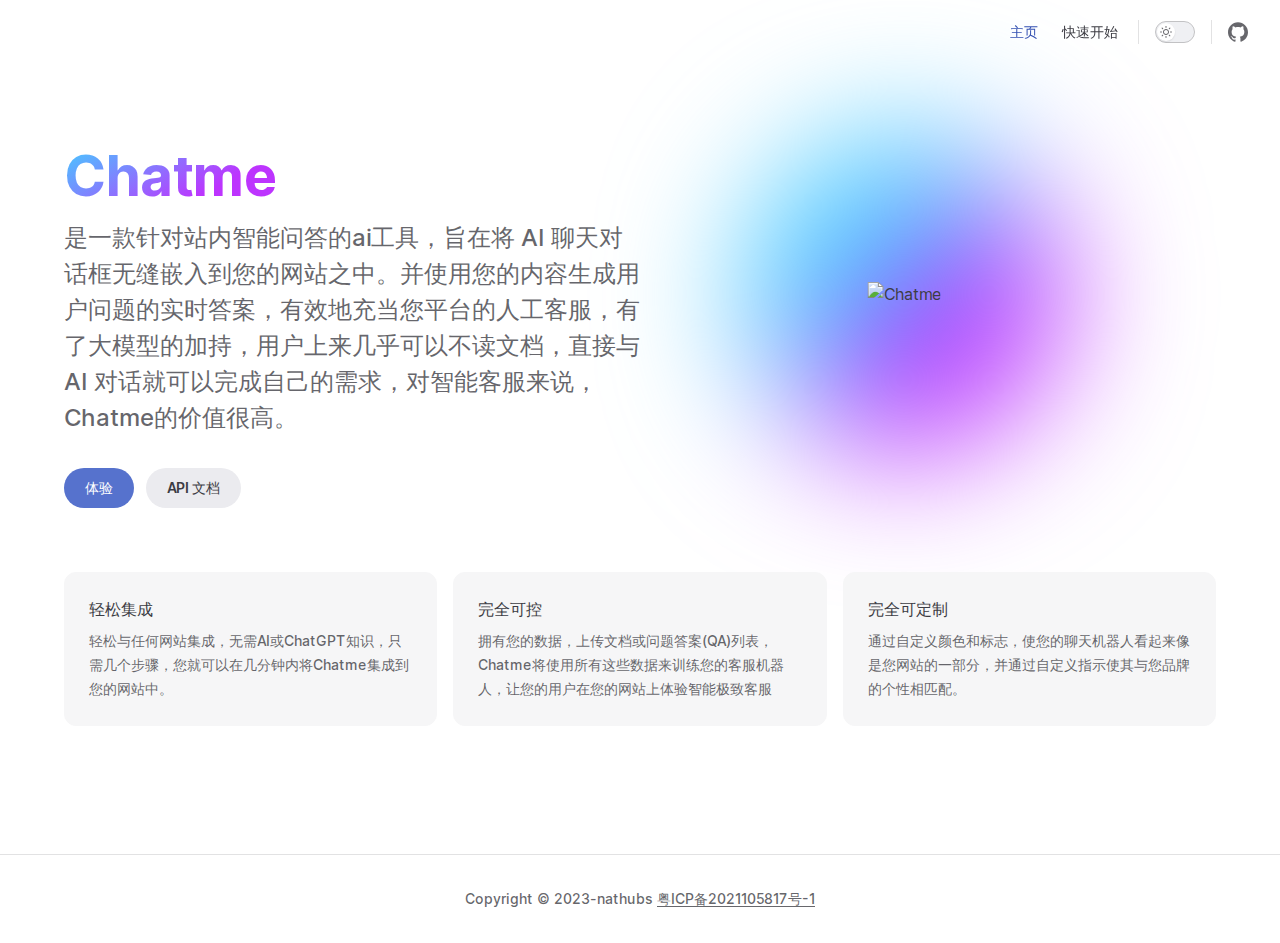
==== index.html @ 037c7cc6 "Deploying to gh-pages from  @ 48f52f20791b41631ce8c231ea3aa3cfc5dd22c8 🚀" ====
<!DOCTYPE html>
<html lang="en-US" dir="ltr">
  <head>
    <meta charset="utf-8">
    <meta name="viewport" content="width=device-width,initial-scale=1">
    <title>Nathubs - 计算机网络学习</title>
    <meta name="description" content="Nathubs">
    <meta name="generator" content="VitePress v1.0.0-rc.31">
    <link rel="preload stylesheet" href="/assets/style.B3AI5vik.css" as="style">
    
    <script type="module" src="/assets/app.PJ8d3tDb.js"></script>
    <link rel="preload" href="/assets/inter-roman-latin.bvIUbFQP.woff2" as="font" type="font/woff2" crossorigin="">
    <link rel="modulepreload" href="/assets/chunks/framework.PhSmmzj5.js">
    <link rel="modulepreload" href="/assets/chunks/theme.hrUZpVqF.js">
    <link rel="modulepreload" href="/assets/index.md.QnqQRhSl.lean.js">
    <link rel="icon" href="/img/logo.png">
    <script id="check-dark-mode">(()=>{const e=localStorage.getItem("vitepress-theme-appearance")||"auto",a=window.matchMedia("(prefers-color-scheme: dark)").matches;(!e||e==="auto"?a:e==="dark")&&document.documentElement.classList.add("dark")})();</script>
    <script id="check-mac-os">document.documentElement.classList.toggle("mac",/Mac|iPhone|iPod|iPad/i.test(navigator.platform));</script>
  </head>
  <body>
    <div id="app"><div class="Layout" data-v-9d8abc1e><!--[--><!--]--><!--[--><span tabindex="-1" data-v-c8291ffa></span><a href="#VPContent" class="VPSkipLink visually-hidden" data-v-c8291ffa> Skip to content </a><!--]--><!----><header class="VPNav" data-v-9d8abc1e data-v-7ad780c2><div class="VPNavBar top" data-v-7ad780c2 data-v-5befd255><div class="container" data-v-5befd255><div class="title" data-v-5befd255><div class="VPNavBarTitle" data-v-5befd255 data-v-2973dbb4><a class="title" href="/" data-v-2973dbb4><!--[--><!--]--><!----><!----><!--[--><!--]--></a></div></div><div class="content" data-v-5befd255><div class="curtain" data-v-5befd255></div><div class="content-body" data-v-5befd255><!--[--><!--]--><div class="VPNavBarSearch search" data-v-5befd255><!----></div><nav aria-labelledby="main-nav-aria-label" class="VPNavBarMenu menu" data-v-5befd255 data-v-f732b5d0><span id="main-nav-aria-label" class="visually-hidden" data-v-f732b5d0>Main Navigation</span><!--[--><!--[--><a class="VPLink link VPNavBarMenuLink active" href="/" tabindex="0" data-v-f732b5d0 data-v-cb318fec><!--[--><span data-v-cb318fec>主页</span><!--]--></a><!--]--><!--[--><a class="VPLink link VPNavBarMenuLink" href="/markdown-examples.html" tabindex="0" data-v-f732b5d0 data-v-cb318fec><!--[--><span data-v-cb318fec>快速开始</span><!--]--></a><!--]--><!--]--></nav><!----><div class="VPNavBarAppearance appearance" data-v-5befd255 data-v-283b26e9><button class="VPSwitch VPSwitchAppearance" type="button" role="switch" title="Switch to dark theme" aria-checked="false" data-v-283b26e9 data-v-70af5d02 data-v-1c29e291><span class="check" data-v-1c29e291><span class="icon" data-v-1c29e291><!--[--><svg xmlns="http://www.w3.org/2000/svg" aria-hidden="true" focusable="false" viewbox="0 0 24 24" class="sun" data-v-70af5d02><path d="M12,18c-3.3,0-6-2.7-6-6s2.7-6,6-6s6,2.7,6,6S15.3,18,12,18zM12,8c-2.2,0-4,1.8-4,4c0,2.2,1.8,4,4,4c2.2,0,4-1.8,4-4C16,9.8,14.2,8,12,8z"></path><path d="M12,4c-0.6,0-1-0.4-1-1V1c0-0.6,0.4-1,1-1s1,0.4,1,1v2C13,3.6,12.6,4,12,4z"></path><path d="M12,24c-0.6,0-1-0.4-1-1v-2c0-0.6,0.4-1,1-1s1,0.4,1,1v2C13,23.6,12.6,24,12,24z"></path><path d="M5.6,6.6c-0.3,0-0.5-0.1-0.7-0.3L3.5,4.9c-0.4-0.4-0.4-1,0-1.4s1-0.4,1.4,0l1.4,1.4c0.4,0.4,0.4,1,0,1.4C6.2,6.5,5.9,6.6,5.6,6.6z"></path><path d="M19.8,20.8c-0.3,0-0.5-0.1-0.7-0.3l-1.4-1.4c-0.4-0.4-0.4-1,0-1.4s1-0.4,1.4,0l1.4,1.4c0.4,0.4,0.4,1,0,1.4C20.3,20.7,20,20.8,19.8,20.8z"></path><path d="M3,13H1c-0.6,0-1-0.4-1-1s0.4-1,1-1h2c0.6,0,1,0.4,1,1S3.6,13,3,13z"></path><path d="M23,13h-2c-0.6,0-1-0.4-1-1s0.4-1,1-1h2c0.6,0,1,0.4,1,1S23.6,13,23,13z"></path><path d="M4.2,20.8c-0.3,0-0.5-0.1-0.7-0.3c-0.4-0.4-0.4-1,0-1.4l1.4-1.4c0.4-0.4,1-0.4,1.4,0s0.4,1,0,1.4l-1.4,1.4C4.7,20.7,4.5,20.8,4.2,20.8z"></path><path d="M18.4,6.6c-0.3,0-0.5-0.1-0.7-0.3c-0.4-0.4-0.4-1,0-1.4l1.4-1.4c0.4-0.4,1-0.4,1.4,0s0.4,1,0,1.4l-1.4,1.4C18.9,6.5,18.6,6.6,18.4,6.6z"></path></svg><svg xmlns="http://www.w3.org/2000/svg" aria-hidden="true" focusable="false" viewbox="0 0 24 24" class="moon" data-v-70af5d02><path d="M12.1,22c-0.3,0-0.6,0-0.9,0c-5.5-0.5-9.5-5.4-9-10.9c0.4-4.8,4.2-8.6,9-9c0.4,0,0.8,0.2,1,0.5c0.2,0.3,0.2,0.8-0.1,1.1c-2,2.7-1.4,6.4,1.3,8.4c2.1,1.6,5,1.6,7.1,0c0.3-0.2,0.7-0.3,1.1-0.1c0.3,0.2,0.5,0.6,0.5,1c-0.2,2.7-1.5,5.1-3.6,6.8C16.6,21.2,14.4,22,12.1,22zM9.3,4.4c-2.9,1-5,3.6-5.2,6.8c-0.4,4.4,2.8,8.3,7.2,8.7c2.1,0.2,4.2-0.4,5.8-1.8c1.1-0.9,1.9-2.1,2.4-3.4c-2.5,0.9-5.3,0.5-7.5-1.1C9.2,11.4,8.1,7.7,9.3,4.4z"></path></svg><!--]--></span></span></button></div><div class="VPSocialLinks VPNavBarSocialLinks social-links" data-v-5befd255 data-v-ef6192dc data-v-e71e869c><!--[--><a class="VPSocialLink no-icon" href="https://github.com/vuejs/vitepress" aria-label="github" target="_blank" rel="noopener" data-v-e71e869c data-v-16cf740a><svg role="img" viewBox="0 0 24 24" xmlns="http://www.w3.org/2000/svg"><title>GitHub</title><path d="M12 .297c-6.63 0-12 5.373-12 12 0 5.303 3.438 9.8 8.205 11.385.6.113.82-.258.82-.577 0-.285-.01-1.04-.015-2.04-3.338.724-4.042-1.61-4.042-1.61C4.422 18.07 3.633 17.7 3.633 17.7c-1.087-.744.084-.729.084-.729 1.205.084 1.838 1.236 1.838 1.236 1.07 1.835 2.809 1.305 3.495.998.108-.776.417-1.305.76-1.605-2.665-.3-5.466-1.332-5.466-5.93 0-1.31.465-2.38 1.235-3.22-.135-.303-.54-1.523.105-3.176 0 0 1.005-.322 3.3 1.23.96-.267 1.98-.399 3-.405 1.02.006 2.04.138 3 .405 2.28-1.552 3.285-1.23 3.285-1.23.645 1.653.24 2.873.12 3.176.765.84 1.23 1.91 1.23 3.22 0 4.61-2.805 5.625-5.475 5.92.42.36.81 1.096.81 2.22 0 1.606-.015 2.896-.015 3.286 0 .315.21.69.825.57C20.565 22.092 24 17.592 24 12.297c0-6.627-5.373-12-12-12"/></svg></a><!--]--></div><div class="VPFlyout VPNavBarExtra extra" data-v-5befd255 data-v-8e87c032 data-v-aa8de344><button type="button" class="button" aria-haspopup="true" aria-expanded="false" aria-label="extra navigation" data-v-aa8de344><svg xmlns="http://www.w3.org/2000/svg" aria-hidden="true" focusable="false" viewbox="0 0 24 24" class="icon" data-v-aa8de344><circle cx="12" cy="12" r="2"></circle><circle cx="19" cy="12" r="2"></circle><circle cx="5" cy="12" r="2"></circle></svg></button><div class="menu" data-v-aa8de344><div class="VPMenu" data-v-aa8de344 data-v-e42ed9b3><!----><!--[--><!--[--><!----><div class="group" data-v-8e87c032><div class="item appearance" data-v-8e87c032><p class="label" data-v-8e87c032>Appearance</p><div class="appearance-action" data-v-8e87c032><button class="VPSwitch VPSwitchAppearance" type="button" role="switch" title="Switch to dark theme" aria-checked="false" data-v-8e87c032 data-v-70af5d02 data-v-1c29e291><span class="check" data-v-1c29e291><span class="icon" data-v-1c29e291><!--[--><svg xmlns="http://www.w3.org/2000/svg" aria-hidden="true" focusable="false" viewbox="0 0 24 24" class="sun" data-v-70af5d02><path d="M12,18c-3.3,0-6-2.7-6-6s2.7-6,6-6s6,2.7,6,6S15.3,18,12,18zM12,8c-2.2,0-4,1.8-4,4c0,2.2,1.8,4,4,4c2.2,0,4-1.8,4-4C16,9.8,14.2,8,12,8z"></path><path d="M12,4c-0.6,0-1-0.4-1-1V1c0-0.6,0.4-1,1-1s1,0.4,1,1v2C13,3.6,12.6,4,12,4z"></path><path d="M12,24c-0.6,0-1-0.4-1-1v-2c0-0.6,0.4-1,1-1s1,0.4,1,1v2C13,23.6,12.6,24,12,24z"></path><path d="M5.6,6.6c-0.3,0-0.5-0.1-0.7-0.3L3.5,4.9c-0.4-0.4-0.4-1,0-1.4s1-0.4,1.4,0l1.4,1.4c0.4,0.4,0.4,1,0,1.4C6.2,6.5,5.9,6.6,5.6,6.6z"></path><path d="M19.8,20.8c-0.3,0-0.5-0.1-0.7-0.3l-1.4-1.4c-0.4-0.4-0.4-1,0-1.4s1-0.4,1.4,0l1.4,1.4c0.4,0.4,0.4,1,0,1.4C20.3,20.7,20,20.8,19.8,20.8z"></path><path d="M3,13H1c-0.6,0-1-0.4-1-1s0.4-1,1-1h2c0.6,0,1,0.4,1,1S3.6,13,3,13z"></path><path d="M23,13h-2c-0.6,0-1-0.4-1-1s0.4-1,1-1h2c0.6,0,1,0.4,1,1S23.6,13,23,13z"></path><path d="M4.2,20.8c-0.3,0-0.5-0.1-0.7-0.3c-0.4-0.4-0.4-1,0-1.4l1.4-1.4c0.4-0.4,1-0.4,1.4,0s0.4,1,0,1.4l-1.4,1.4C4.7,20.7,4.5,20.8,4.2,20.8z"></path><path d="M18.4,6.6c-0.3,0-0.5-0.1-0.7-0.3c-0.4-0.4-0.4-1,0-1.4l1.4-1.4c0.4-0.4,1-0.4,1.4,0s0.4,1,0,1.4l-1.4,1.4C18.9,6.5,18.6,6.6,18.4,6.6z"></path></svg><svg xmlns="http://www.w3.org/2000/svg" aria-hidden="true" focusable="false" viewbox="0 0 24 24" class="moon" data-v-70af5d02><path d="M12.1,22c-0.3,0-0.6,0-0.9,0c-5.5-0.5-9.5-5.4-9-10.9c0.4-4.8,4.2-8.6,9-9c0.4,0,0.8,0.2,1,0.5c0.2,0.3,0.2,0.8-0.1,1.1c-2,2.7-1.4,6.4,1.3,8.4c2.1,1.6,5,1.6,7.1,0c0.3-0.2,0.7-0.3,1.1-0.1c0.3,0.2,0.5,0.6,0.5,1c-0.2,2.7-1.5,5.1-3.6,6.8C16.6,21.2,14.4,22,12.1,22zM9.3,4.4c-2.9,1-5,3.6-5.2,6.8c-0.4,4.4,2.8,8.3,7.2,8.7c2.1,0.2,4.2-0.4,5.8-1.8c1.1-0.9,1.9-2.1,2.4-3.4c-2.5,0.9-5.3,0.5-7.5-1.1C9.2,11.4,8.1,7.7,9.3,4.4z"></path></svg><!--]--></span></span></button></div></div></div><div class="group" data-v-8e87c032><div class="item social-links" data-v-8e87c032><div class="VPSocialLinks social-links-list" data-v-8e87c032 data-v-e71e869c><!--[--><a class="VPSocialLink no-icon" href="https://github.com/vuejs/vitepress" aria-label="github" target="_blank" rel="noopener" data-v-e71e869c data-v-16cf740a><svg role="img" viewBox="0 0 24 24" xmlns="http://www.w3.org/2000/svg"><title>GitHub</title><path d="M12 .297c-6.63 0-12 5.373-12 12 0 5.303 3.438 9.8 8.205 11.385.6.113.82-.258.82-.577 0-.285-.01-1.04-.015-2.04-3.338.724-4.042-1.61-4.042-1.61C4.422 18.07 3.633 17.7 3.633 17.7c-1.087-.744.084-.729.084-.729 1.205.084 1.838 1.236 1.838 1.236 1.07 1.835 2.809 1.305 3.495.998.108-.776.417-1.305.76-1.605-2.665-.3-5.466-1.332-5.466-5.93 0-1.31.465-2.38 1.235-3.22-.135-.303-.54-1.523.105-3.176 0 0 1.005-.322 3.3 1.23.96-.267 1.98-.399 3-.405 1.02.006 2.04.138 3 .405 2.28-1.552 3.285-1.23 3.285-1.23.645 1.653.24 2.873.12 3.176.765.84 1.23 1.91 1.23 3.22 0 4.61-2.805 5.625-5.475 5.92.42.36.81 1.096.81 2.22 0 1.606-.015 2.896-.015 3.286 0 .315.21.69.825.57C20.565 22.092 24 17.592 24 12.297c0-6.627-5.373-12-12-12"/></svg></a><!--]--></div></div></div><!--]--><!--]--></div></div></div><!--[--><!--]--><button type="button" class="VPNavBarHamburger hamburger" aria-label="mobile navigation" aria-expanded="false" aria-controls="VPNavScreen" data-v-5befd255 data-v-6bee1efd><span class="container" data-v-6bee1efd><span class="top" data-v-6bee1efd></span><span class="middle" data-v-6bee1efd></span><span class="bottom" data-v-6bee1efd></span></span></button></div></div></div></div><!----></header><!----><!----><div class="VPContent is-home" id="VPContent" data-v-9d8abc1e data-v-3cf691b6><div class="VPHome" data-v-3cf691b6 data-v-20eabd3a><!--[--><!--]--><div class="VPHero has-image VPHomeHero" data-v-20eabd3a data-v-5a3e9999><div class="container" data-v-5a3e9999><div class="main" data-v-5a3e9999><!--[--><h1 class="name" data-v-5a3e9999><span class="clip" data-v-5a3e9999>Chatme</span></h1><!----><p class="tagline" data-v-5a3e9999>是一款针对站内智能问答的ai工具，旨在将 AI 聊天对话框无缝嵌入到您的网站之中。并使用您的内容生成用户问题的实时答案，有效地充当您平台的人工客服，有了大模型的加持，用户上来几乎可以不读文档，直接与 AI 对话就可以完成自己的需求，对智能客服来说，Chatme的价值很高。</p><!--]--><div class="actions" data-v-5a3e9999><!--[--><div class="action" data-v-5a3e9999><a class="VPButton medium brand" href="/markdown-examples.html" data-v-5a3e9999 data-v-1e76fe75>体验</a></div><div class="action" data-v-5a3e9999><a class="VPButton medium alt" href="/api-examples.html" data-v-5a3e9999 data-v-1e76fe75>API 文档</a></div><!--]--></div></div><div class="image" data-v-5a3e9999><div class="image-container" data-v-5a3e9999><div class="image-bg" data-v-5a3e9999></div><!--[--><!--[--><img class="VPImage image-src" src="/screenrecord.webp" alt="Chatme" data-v-ab19afbb><!--]--><!--]--></div></div></div></div><!--[--><!--]--><!--[--><!--]--><div class="VPFeatures VPHomeFeatures" data-v-20eabd3a data-v-b1eea84a><div class="container" data-v-b1eea84a><div class="items" data-v-b1eea84a><!--[--><div class="grid-3 item" data-v-b1eea84a><div class="VPLink no-icon VPFeature" data-v-b1eea84a data-v-ee984185><!--[--><article class="box" data-v-ee984185><!----><h2 class="title" data-v-ee984185>轻松集成</h2><p class="details" data-v-ee984185>轻松与任何网站集成，无需AI或ChatGPT知识，只需几个步骤，您就可以在几分钟内将Chatme集成到您的网站中。</p><!----></article><!--]--></div></div><div class="grid-3 item" data-v-b1eea84a><div class="VPLink no-icon VPFeature" data-v-b1eea84a data-v-ee984185><!--[--><article class="box" data-v-ee984185><!----><h2 class="title" data-v-ee984185>完全可控</h2><p class="details" data-v-ee984185>拥有您的数据，上传文档或问题答案(QA)列表，Chatme将使用所有这些数据来训练您的客服机器人，让您的用户在您的网站上体验智能极致客服</p><!----></article><!--]--></div></div><div class="grid-3 item" data-v-b1eea84a><div class="VPLink no-icon VPFeature" data-v-b1eea84a data-v-ee984185><!--[--><article class="box" data-v-ee984185><!----><h2 class="title" data-v-ee984185>完全可定制</h2><p class="details" data-v-ee984185>通过自定义颜色和标志，使您的聊天机器人看起来像是您网站的一部分，并通过自定义指示使其与您品牌的个性相匹配。</p><!----></article><!--]--></div></div><!--]--></div></div></div><!--[--><!--]--><div style="position:relative;" data-v-20eabd3a><div></div></div></div></div><footer class="VPFooter" data-v-9d8abc1e data-v-566314d4><div class="container" data-v-566314d4><!----><p class="copyright" data-v-566314d4>Copyright © 2023-nathubs  <a href="https://beian.miit.gov.cn/" target="_blank">粤ICP备2021105817号-1</a></p></div></footer><!--[--><!--]--></div></div>
    <script>window.__VP_HASH_MAP__=JSON.parse("{\"markdown-examples.md\":\"BUWlzS5f\",\"api-examples.md\":\"acT6hcff\",\"readme.md\":\"vZO7o_Bh\",\"index.md\":\"QnqQRhSl\"}");window.__VP_SITE_DATA__=JSON.parse("{\"lang\":\"en-US\",\"dir\":\"ltr\",\"title\":\"Nathubs\",\"titleTemplate\":\":title - 计算机网络学习\",\"description\":\"Nathubs\",\"base\":\"/\",\"head\":[],\"router\":{\"prefetchLinks\":true},\"appearance\":true,\"themeConfig\":{\"siteTitle\":false,\"nav\":[{\"text\":\"主页\",\"link\":\"/\"},{\"text\":\"快速开始\",\"link\":\"/markdown-examples\"}],\"sidebar\":[{\"text\":\"文档\",\"items\":[{\"text\":\"Markdown Examples\",\"link\":\"/markdown-examples\"},{\"text\":\"Runtime API Examples\",\"link\":\"/api-examples\"}]}],\"socialLinks\":[{\"icon\":\"github\",\"link\":\"https://github.com/vuejs/vitepress\"}],\"footer\":{\"copyright\":\"Copyright © 2023-nathubs  <a href=\\\"https://beian.miit.gov.cn/\\\" target=\\\"_blank\\\">粤ICP备2021105817号-1</a>\"}},\"locales\":{},\"scrollOffset\":90,\"cleanUrls\":false}");</script>
    
  </body>
</html>
---- assets/style.B3AI5vik.css ----
@font-face{font-family:Inter var;font-weight:100 900;font-display:swap;font-style:normal;font-named-instance:"Regular";src:url(/assets/inter-roman-cyrillic.jIZ9REo5.woff2) format("woff2");unicode-range:U+0301,U+0400-045F,U+0490-0491,U+04B0-04B1,U+2116}@font-face{font-family:Inter var;font-weight:100 900;font-display:swap;font-style:normal;font-named-instance:"Regular";src:url(/assets/inter-roman-cyrillic-ext.8T9wMG5w.woff2) format("woff2");unicode-range:U+0460-052F,U+1C80-1C88,U+20B4,U+2DE0-2DFF,U+A640-A69F,U+FE2E-FE2F}@font-face{font-family:Inter var;font-weight:100 900;font-display:swap;font-style:normal;font-named-instance:"Regular";src:url(/assets/inter-roman-greek.Cb5wWeGA.woff2) format("woff2");unicode-range:U+0370-03FF}@font-face{font-family:Inter var;font-weight:100 900;font-display:swap;font-style:normal;font-named-instance:"Regular";src:url(/assets/inter-roman-greek-ext.9JiNzaSO.woff2) format("woff2");unicode-range:U+1F00-1FFF}@font-face{font-family:Inter var;font-weight:100 900;font-display:swap;font-style:normal;font-named-instance:"Regular";src:url(/assets/inter-roman-latin.bvIUbFQP.woff2) format("woff2");unicode-range:U+0000-00FF,U+0131,U+0152-0153,U+02BB-02BC,U+02C6,U+02DA,U+02DC,U+2000-206F,U+2074,U+20AC,U+2122,U+2191,U+2193,U+2212,U+2215,U+FEFF,U+FFFD}@font-face{font-family:Inter var;font-weight:100 900;font-display:swap;font-style:normal;font-named-instance:"Regular";src:url(/assets/inter-roman-latin-ext.GZWE-KO4.woff2) format("woff2");unicode-range:U+0100-024F,U+0259,U+1E00-1EFF,U+2020,U+20A0-20AB,U+20AD-20CF,U+2113,U+2C60-2C7F,U+A720-A7FF}@font-face{font-family:Inter var;font-weight:100 900;font-display:swap;font-style:normal;font-named-instance:"Regular";src:url(/assets/inter-roman-vietnamese.paY3CzEB.woff2) format("woff2");unicode-range:U+0102-0103,U+0110-0111,U+0128-0129,U+0168-0169,U+01A0-01A1,U+01AF-01B0,U+1EA0-1EF9,U+20AB}@font-face{font-family:Inter var;font-weight:100 900;font-display:swap;font-style:italic;font-named-instance:"Italic";src:url(/assets/inter-italic-cyrillic.-nLMcIwj.woff2) format("woff2");unicode-range:U+0301,U+0400-045F,U+0490-0491,U+04B0-04B1,U+2116}@font-face{font-family:Inter var;font-weight:100 900;font-display:swap;font-style:italic;font-named-instance:"Italic";src:url(/assets/inter-italic-cyrillic-ext.OVycGSDq.woff2) format("woff2");unicode-range:U+0460-052F,U+1C80-1C88,U+20B4,U+2DE0-2DFF,U+A640-A69F,U+FE2E-FE2F}@font-face{font-family:Inter var;font-weight:100 900;font-display:swap;font-style:italic;font-named-instance:"Italic";src:url(/assets/inter-italic-greek.PSfer2Kc.woff2) format("woff2");unicode-range:U+0370-03FF}@font-face{font-family:Inter var;font-weight:100 900;font-display:swap;font-style:italic;font-named-instance:"Italic";src:url(/assets/inter-italic-greek-ext.hznxWNZO.woff2) format("woff2");unicode-range:U+1F00-1FFF}@font-face{font-family:Inter var;font-weight:100 900;font-display:swap;font-style:italic;font-named-instance:"Italic";src:url(/assets/inter-italic-latin.27E69YJn.woff2) format("woff2");unicode-range:U+0000-00FF,U+0131,U+0152-0153,U+02BB-02BC,U+02C6,U+02DA,U+02DC,U+2000-206F,U+2074,U+20AC,U+2122,U+2191,U+2193,U+2212,U+2215,U+FEFF,U+FFFD}@font-face{font-family:Inter var;font-weight:100 900;font-display:swap;font-style:italic;font-named-instance:"Italic";src:url(/assets/inter-italic-latin-ext.RnFly65-.woff2) format("woff2");unicode-range:U+0100-024F,U+0259,U+1E00-1EFF,U+2020,U+20A0-20AB,U+20AD-20CF,U+2113,U+2C60-2C7F,U+A720-A7FF}@font-face{font-family:Inter var;font-weight:100 900;font-display:swap;font-style:italic;font-named-instance:"Italic";src:url(/assets/inter-italic-vietnamese.xzQHe1q1.woff2) format("woff2");unicode-range:U+0102-0103,U+0110-0111,U+0128-0129,U+0168-0169,U+01A0-01A1,U+01AF-01B0,U+1EA0-1EF9,U+20AB}@font-face{font-family:Chinese Quotes;src:local("PingFang SC Regular"),local("PingFang SC"),local("SimHei"),local("Source Han Sans SC");unicode-range:U+2018,U+2019,U+201C,U+201D}:root{--vp-c-white: #ffffff;--vp-c-black: #000000;--vp-c-neutral: var(--vp-c-black);--vp-c-neutral-inverse: var(--vp-c-white)}.dark{--vp-c-neutral: var(--vp-c-white);--vp-c-neutral-inverse: var(--vp-c-black)}:root{--vp-c-gray-1: #dddde3;--vp-c-gray-2: #e4e4e9;--vp-c-gray-3: #ebebef;--vp-c-gray-soft: rgba(142, 150, 170, .14);--vp-c-indigo-1: #3451b2;--vp-c-indigo-2: #3a5ccc;--vp-c-indigo-3: #5672cd;--vp-c-indigo-soft: rgba(100, 108, 255, .14);--vp-c-green-1: #18794e;--vp-c-green-2: #299764;--vp-c-green-3: #30a46c;--vp-c-green-soft: rgba(16, 185, 129, .14);--vp-c-yellow-1: #915930;--vp-c-yellow-2: #946300;--vp-c-yellow-3: #9f6a00;--vp-c-yellow-soft: rgba(234, 179, 8, .14);--vp-c-red-1: #b8272c;--vp-c-red-2: #d5393e;--vp-c-red-3: #e0575b;--vp-c-red-soft: rgba(244, 63, 94, .14);--vp-c-sponsor: #db2777}.dark{--vp-c-gray-1: #515c67;--vp-c-gray-2: #414853;--vp-c-gray-3: #32363f;--vp-c-gray-soft: rgba(101, 117, 133, .16);--vp-c-indigo-1: #a8b1ff;--vp-c-indigo-2: #5c73e7;--vp-c-indigo-3: #3e63dd;--vp-c-indigo-soft: rgba(100, 108, 255, .16);--vp-c-green-1: #3dd68c;--vp-c-green-2: #30a46c;--vp-c-green-3: #298459;--vp-c-green-soft: rgba(16, 185, 129, .16);--vp-c-yellow-1: #f9b44e;--vp-c-yellow-2: #da8b17;--vp-c-yellow-3: #a46a0a;--vp-c-yellow-soft: rgba(234, 179, 8, .16);--vp-c-red-1: #f66f81;--vp-c-red-2: #f14158;--vp-c-red-3: #b62a3c;--vp-c-red-soft: rgba(244, 63, 94, .16)}:root{--vp-c-bg: #ffffff;--vp-c-bg-alt: #f6f6f7;--vp-c-bg-elv: #ffffff;--vp-c-bg-soft: #f6f6f7}.dark{--vp-c-bg: #1b1b1f;--vp-c-bg-alt: #161618;--vp-c-bg-elv: #202127;--vp-c-bg-soft: #202127}:root{--vp-c-border: #c2c2c4;--vp-c-divider: #e2e2e3;--vp-c-gutter: #e2e2e3}.dark{--vp-c-border: #3c3f44;--vp-c-divider: #2e2e32;--vp-c-gutter: #000000}:root{--vp-c-text-1: rgba(60, 60, 67);--vp-c-text-2: rgba(60, 60, 67, .78);--vp-c-text-3: rgba(60, 60, 67, .56)}.dark{--vp-c-text-1: rgba(255, 255, 245, .86);--vp-c-text-2: rgba(235, 235, 245, .6);--vp-c-text-3: rgba(235, 235, 245, .38)}:root{--vp-c-default-1: var(--vp-c-gray-1);--vp-c-default-2: var(--vp-c-gray-2);--vp-c-default-3: var(--vp-c-gray-3);--vp-c-default-soft: var(--vp-c-gray-soft);--vp-c-brand-1: var(--vp-c-indigo-1);--vp-c-brand-2: var(--vp-c-indigo-2);--vp-c-brand-3: var(--vp-c-indigo-3);--vp-c-brand-soft: var(--vp-c-indigo-soft);--vp-c-brand: var(--vp-c-brand-1);--vp-c-tip-1: var(--vp-c-brand-1);--vp-c-tip-2: var(--vp-c-brand-2);--vp-c-tip-3: var(--vp-c-brand-3);--vp-c-tip-soft: var(--vp-c-brand-soft);--vp-c-warning-1: var(--vp-c-yellow-1);--vp-c-warning-2: var(--vp-c-yellow-2);--vp-c-warning-3: var(--vp-c-yellow-3);--vp-c-warning-soft: var(--vp-c-yellow-soft);--vp-c-danger-1: var(--vp-c-red-1);--vp-c-danger-2: var(--vp-c-red-2);--vp-c-danger-3: var(--vp-c-red-3);--vp-c-danger-soft: var(--vp-c-red-soft)}:root{--vp-font-family-base: "Chinese Quotes", "Inter var", "Inter", ui-sans-serif, system-ui, -apple-system, BlinkMacSystemFont, "Segoe UI", Roboto, "Helvetica Neue", Helvetica, Arial, "Noto Sans", sans-serif, "Apple Color Emoji", "Segoe UI Emoji", "Segoe UI Symbol", "Noto Color Emoji";--vp-font-family-mono: ui-monospace, SFMono-Regular, "SF Mono", Menlo, Monaco, Consolas, "Liberation Mono", "Courier New", monospace}:root{--vp-shadow-1: 0 1px 2px rgba(0, 0, 0, .04), 0 1px 2px rgba(0, 0, 0, .06);--vp-shadow-2: 0 3px 12px rgba(0, 0, 0, .07), 0 1px 4px rgba(0, 0, 0, .07);--vp-shadow-3: 0 12px 32px rgba(0, 0, 0, .1), 0 2px 6px rgba(0, 0, 0, .08);--vp-shadow-4: 0 14px 44px rgba(0, 0, 0, .12), 0 3px 9px rgba(0, 0, 0, .12);--vp-shadow-5: 0 18px 56px rgba(0, 0, 0, .16), 0 4px 12px rgba(0, 0, 0, .16)}:root{--vp-z-index-footer: 10;--vp-z-index-local-nav: 20;--vp-z-index-nav: 30;--vp-z-index-layout-top: 40;--vp-z-index-backdrop: 50;--vp-z-index-sidebar: 60}:root{--vp-icon-copy: url("data:image/svg+xml,%3Csvg xmlns='http://www.w3.org/2000/svg' fill='none' height='20' width='20' stroke='rgba(128,128,128,1)' stroke-width='2' viewBox='0 0 24 24'%3E%3Cpath stroke-linecap='round' stroke-linejoin='round' d='M9 5H7a2 2 0 0 0-2 2v12a2 2 0 0 0 2 2h10a2 2 0 0 0 2-2V7a2 2 0 0 0-2-2h-2M9 5a2 2 0 0 0 2 2h2a2 2 0 0 0 2-2M9 5a2 2 0 0 1 2-2h2a2 2 0 0 1 2 2'/%3E%3C/svg%3E");--vp-icon-copied: url("data:image/svg+xml,%3Csvg xmlns='http://www.w3.org/2000/svg' fill='none' height='20' width='20' stroke='rgba(128,128,128,1)' stroke-width='2' viewBox='0 0 24 24'%3E%3Cpath stroke-linecap='round' stroke-linejoin='round' d='M9 5H7a2 2 0 0 0-2 2v12a2 2 0 0 0 2 2h10a2 2 0 0 0 2-2V7a2 2 0 0 0-2-2h-2M9 5a2 2 0 0 0 2 2h2a2 2 0 0 0 2-2M9 5a2 2 0 0 1 2-2h2a2 2 0 0 1 2 2m-6 9 2 2 4-4'/%3E%3C/svg%3E")}:root{--vp-layout-max-width: 1440px}:root{--vp-header-anchor-symbol: "#"}:root{--vp-code-line-height: 1.7;--vp-code-font-size: .875em;--vp-code-color: var(--vp-c-brand-1);--vp-code-link-color: var(--vp-c-brand-1);--vp-code-link-hover-color: var(--vp-c-brand-2);--vp-code-bg: var(--vp-c-default-soft);--vp-code-block-color: var(--vp-c-text-2);--vp-code-block-bg: var(--vp-c-bg-alt);--vp-code-block-divider-color: var(--vp-c-gutter);--vp-code-lang-color: var(--vp-c-text-3);--vp-code-line-highlight-color: var(--vp-c-default-soft);--vp-code-line-number-color: var(--vp-c-text-3);--vp-code-line-diff-add-color: var(--vp-c-green-soft);--vp-code-line-diff-add-symbol-color: var(--vp-c-green-1);--vp-code-line-diff-remove-color: var(--vp-c-red-soft);--vp-code-line-diff-remove-symbol-color: var(--vp-c-red-1);--vp-code-line-warning-color: var(--vp-c-yellow-soft);--vp-code-line-error-color: var(--vp-c-red-soft);--vp-code-copy-code-border-color: var(--vp-c-divider);--vp-code-copy-code-bg: var(--vp-c-bg-soft);--vp-code-copy-code-hover-border-color: var(--vp-c-divider);--vp-code-copy-code-hover-bg: var(--vp-c-bg);--vp-code-copy-code-active-text: var(--vp-c-text-2);--vp-code-copy-copied-text-content: "Copied";--vp-code-tab-divider: var(--vp-code-block-divider-color);--vp-code-tab-text-color: var(--vp-c-text-2);--vp-code-tab-bg: var(--vp-code-block-bg);--vp-code-tab-hover-text-color: var(--vp-c-text-1);--vp-code-tab-active-text-color: var(--vp-c-text-1);--vp-code-tab-active-bar-color: var(--vp-c-brand-1)}:root{--vp-button-brand-border: transparent;--vp-button-brand-text: var(--vp-c-white);--vp-button-brand-bg: var(--vp-c-brand-3);--vp-button-brand-hover-border: transparent;--vp-button-brand-hover-text: var(--vp-c-white);--vp-button-brand-hover-bg: var(--vp-c-brand-2);--vp-button-brand-active-border: transparent;--vp-button-brand-active-text: var(--vp-c-white);--vp-button-brand-active-bg: var(--vp-c-brand-1);--vp-button-alt-border: transparent;--vp-button-alt-text: var(--vp-c-text-1);--vp-button-alt-bg: var(--vp-c-default-3);--vp-button-alt-hover-border: transparent;--vp-button-alt-hover-text: var(--vp-c-text-1);--vp-button-alt-hover-bg: var(--vp-c-default-2);--vp-button-alt-active-border: transparent;--vp-button-alt-active-text: var(--vp-c-text-1);--vp-button-alt-active-bg: var(--vp-c-default-1);--vp-button-sponsor-border: var(--vp-c-text-2);--vp-button-sponsor-text: var(--vp-c-text-2);--vp-button-sponsor-bg: transparent;--vp-button-sponsor-hover-border: var(--vp-c-sponsor);--vp-button-sponsor-hover-text: var(--vp-c-sponsor);--vp-button-sponsor-hover-bg: transparent;--vp-button-sponsor-active-border: var(--vp-c-sponsor);--vp-button-sponsor-active-text: var(--vp-c-sponsor);--vp-button-sponsor-active-bg: transparent}:root{--vp-custom-block-font-size: 14px;--vp-custom-block-code-font-size: 13px;--vp-custom-block-info-border: transparent;--vp-custom-block-info-text: var(--vp-c-text-1);--vp-custom-block-info-bg: var(--vp-c-default-soft);--vp-custom-block-info-code-bg: var(--vp-c-default-soft);--vp-custom-block-tip-border: transparent;--vp-custom-block-tip-text: var(--vp-c-text-1);--vp-custom-block-tip-bg: var(--vp-c-brand-soft);--vp-custom-block-tip-code-bg: var(--vp-c-brand-soft);--vp-custom-block-warning-border: transparent;--vp-custom-block-warning-text: var(--vp-c-text-1);--vp-custom-block-warning-bg: var(--vp-c-warning-soft);--vp-custom-block-warning-code-bg: var(--vp-c-warning-soft);--vp-custom-block-danger-border: transparent;--vp-custom-block-danger-text: var(--vp-c-text-1);--vp-custom-block-danger-bg: var(--vp-c-danger-soft);--vp-custom-block-danger-code-bg: var(--vp-c-danger-soft);--vp-custom-block-details-border: var(--vp-custom-block-info-border);--vp-custom-block-details-text: var(--vp-custom-block-info-text);--vp-custom-block-details-bg: var(--vp-custom-block-info-bg);--vp-custom-block-details-code-bg: var(--vp-custom-block-info-code-bg)}:root{--vp-input-border-color: var(--vp-c-border);--vp-input-bg-color: var(--vp-c-bg-alt);--vp-input-switch-bg-color: var(--vp-c-gray-soft)}:root{--vp-nav-height: 64px;--vp-nav-bg-color: var(--vp-c-bg);--vp-nav-screen-bg-color: var(--vp-c-bg);--vp-nav-logo-height: 24px}.hide-nav{--vp-nav-height: 0px}.hide-nav .VPSidebar{--vp-nav-height: 22px}:root{--vp-local-nav-bg-color: var(--vp-c-bg)}:root{--vp-sidebar-width: 272px;--vp-sidebar-bg-color: var(--vp-c-bg-alt)}:root{--vp-backdrop-bg-color: rgba(0, 0, 0, .6)}:root{--vp-home-hero-name-color: var(--vp-c-brand-1);--vp-home-hero-name-background: transparent;--vp-home-hero-image-background-image: none;--vp-home-hero-image-filter: none}:root{--vp-badge-info-border: transparent;--vp-badge-info-text: var(--vp-c-text-2);--vp-badge-info-bg: var(--vp-c-default-soft);--vp-badge-tip-border: transparent;--vp-badge-tip-text: var(--vp-c-brand-1);--vp-badge-tip-bg: var(--vp-c-brand-soft);--vp-badge-warning-border: transparent;--vp-badge-warning-text: var(--vp-c-warning-1);--vp-badge-warning-bg: var(--vp-c-warning-soft);--vp-badge-danger-border: transparent;--vp-badge-danger-text: var(--vp-c-danger-1);--vp-badge-danger-bg: var(--vp-c-danger-soft)}:root{--vp-carbon-ads-text-color: var(--vp-c-text-1);--vp-carbon-ads-poweredby-color: var(--vp-c-text-2);--vp-carbon-ads-bg-color: var(--vp-c-bg-soft);--vp-carbon-ads-hover-text-color: var(--vp-c-brand-1);--vp-carbon-ads-hover-poweredby-color: var(--vp-c-text-1)}:root{--vp-local-search-bg: var(--vp-c-bg);--vp-local-search-result-bg: var(--vp-c-bg);--vp-local-search-result-border: var(--vp-c-divider);--vp-local-search-result-selected-bg: var(--vp-c-bg);--vp-local-search-result-selected-border: var(--vp-c-brand-1);--vp-local-search-highlight-bg: var(--vp-c-brand-1);--vp-local-search-highlight-text: var(--vp-c-neutral-inverse)}@media (prefers-reduced-motion: reduce){*,:before,:after{animation-delay:-1ms!important;animation-duration:1ms!important;animation-iteration-count:1!important;background-attachment:initial!important;scroll-behavior:auto!important;transition-duration:0s!important;transition-delay:0s!important}}*,:before,:after{box-sizing:border-box}html{line-height:1.4;font-size:16px;-webkit-text-size-adjust:100%}html.dark{color-scheme:dark}body{margin:0;width:100%;min-width:320px;min-height:100vh;line-height:24px;font-family:var(--vp-font-family-base);font-size:16px;font-weight:400;color:var(--vp-c-text-1);background-color:var(--vp-c-bg);direction:ltr;font-synthesis:style;text-rendering:optimizeLegibility;-webkit-font-smoothing:antialiased;-moz-osx-font-smoothing:grayscale}main{display:block}h1,h2,h3,h4,h5,h6{margin:0;line-height:24px;font-size:16px;font-weight:400}p{margin:0}strong,b{font-weight:600}a,area,button,[role=button],input,label,select,summary,textarea{touch-action:manipulation}a{color:inherit;text-decoration:inherit}ol,ul{list-style:none;margin:0;padding:0}blockquote{margin:0}pre,code,kbd,samp{font-family:var(--vp-font-family-mono)}img,svg,video,canvas,audio,iframe,embed,object{display:block}figure{margin:0}img,video{max-width:100%;height:auto}button,input,optgroup,select,textarea{border:0;padding:0;line-height:inherit;color:inherit}button{padding:0;font-family:inherit;background-color:transparent;background-image:none}button:enabled,[role=button]:enabled{cursor:pointer}button:focus,button:focus-visible{outline:1px dotted;outline:4px auto -webkit-focus-ring-color}button:focus:not(:focus-visible){outline:none!important}input:focus,textarea:focus,select:focus{outline:none}table{border-collapse:collapse}input{background-color:transparent}input:-ms-input-placeholder,textarea:-ms-input-placeholder{color:var(--vp-c-text-3)}input::-ms-input-placeholder,textarea::-ms-input-placeholder{color:var(--vp-c-text-3)}input::placeholder,textarea::placeholder{color:var(--vp-c-text-3)}input::-webkit-outer-spin-button,input::-webkit-inner-spin-button{-webkit-appearance:none;margin:0}input[type=number]{-moz-appearance:textfield}textarea{resize:vertical}select{-webkit-appearance:none}fieldset{margin:0;padding:0}h1,h2,h3,h4,h5,h6,li,p{overflow-wrap:break-word}vite-error-overlay{z-index:9999}mjx-container{display:inline-block;margin:auto 2px -2px}mjx-container>svg{margin:auto}.visually-hidden{position:absolute;width:1px;height:1px;white-space:nowrap;clip:rect(0 0 0 0);clip-path:inset(50%);overflow:hidden}.custom-block{border:1px solid transparent;border-radius:8px;padding:16px 16px 8px;line-height:24px;font-size:var(--vp-custom-block-font-size);color:var(--vp-c-text-2)}.custom-block.info{border-color:var(--vp-custom-block-info-border);color:var(--vp-custom-block-info-text);background-color:var(--vp-custom-block-info-bg)}.custom-block.info a,.custom-block.info code{color:var(--vp-c-brand-1)}.custom-block.info a:hover{color:var(--vp-c-brand-2)}.custom-block.info code{background-color:var(--vp-custom-block-info-code-bg)}.custom-block.tip{border-color:var(--vp-custom-block-tip-border);color:var(--vp-custom-block-tip-text);background-color:var(--vp-custom-block-tip-bg)}.custom-block.tip a,.custom-block.tip code{color:var(--vp-c-brand-1)}.custom-block.tip a:hover{color:var(--vp-c-brand-2)}.custom-block.tip code{background-color:var(--vp-custom-block-tip-code-bg)}.custom-block.warning{border-color:var(--vp-custom-block-warning-border);color:var(--vp-custom-block-warning-text);background-color:var(--vp-custom-block-warning-bg)}.custom-block.warning a,.custom-block.warning code{color:var(--vp-c-warning-1)}.custom-block.warning a:hover{color:var(--vp-c-warning-2)}.custom-block.warning code{background-color:var(--vp-custom-block-warning-code-bg)}.custom-block.danger{border-color:var(--vp-custom-block-danger-border);color:var(--vp-custom-block-danger-text);background-color:var(--vp-custom-block-danger-bg)}.custom-block.danger a,.custom-block.danger code{color:var(--vp-c-danger-1)}.custom-block.danger a:hover{color:var(--vp-c-danger-2)}.custom-block.danger code{background-color:var(--vp-custom-block-danger-code-bg)}.custom-block.details{border-color:var(--vp-custom-block-details-border);color:var(--vp-custom-block-details-text);background-color:var(--vp-custom-block-details-bg)}.custom-block.details a{color:var(--vp-c-brand-1)}.custom-block.details a:hover{color:var(--vp-c-brand-2)}.custom-block.details code{background-color:var(--vp-custom-block-details-code-bg)}.custom-block-title{font-weight:600}.custom-block p+p{margin:8px 0}.custom-block.details summary{margin:0 0 8px;font-weight:700;cursor:pointer}.custom-block.details summary+p{margin:8px 0}.custom-block a{color:inherit;font-weight:600;text-decoration:underline;text-underline-offset:2px;transition:opacity .25s}.custom-block a:hover{opacity:.75}.custom-block code{font-size:var(--vp-custom-block-code-font-size)}.custom-block.custom-block th,.custom-block.custom-block blockquote>p{font-size:var(--vp-custom-block-font-size);color:inherit}.dark .vp-code span{color:var(--shiki-dark, inherit)}html:not(.dark) .vp-code span{color:var(--shiki-light, inherit)}.vp-code-group{margin-top:16px}.vp-code-group .tabs{position:relative;display:flex;margin-right:-24px;margin-left:-24px;padding:0 12px;background-color:var(--vp-code-tab-bg);overflow-x:auto;overflow-y:hidden;box-shadow:inset 0 -1px var(--vp-code-tab-divider)}@media (min-width: 640px){.vp-code-group .tabs{margin-right:0;margin-left:0;border-radius:8px 8px 0 0}}.vp-code-group .tabs input{position:fixed;opacity:0;pointer-events:none}.vp-code-group .tabs label{position:relative;display:inline-block;border-bottom:1px solid transparent;padding:0 12px;line-height:48px;font-size:14px;font-weight:500;color:var(--vp-code-tab-text-color);white-space:nowrap;cursor:pointer;transition:color .25s}.vp-code-group .tabs label:after{position:absolute;right:8px;bottom:-1px;left:8px;z-index:1;height:2px;border-radius:2px;content:"";background-color:transparent;transition:background-color .25s}.vp-code-group label:hover{color:var(--vp-code-tab-hover-text-color)}.vp-code-group input:checked+label{color:var(--vp-code-tab-active-text-color)}.vp-code-group input:checked+label:after{background-color:var(--vp-code-tab-active-bar-color)}.vp-code-group div[class*=language-],.vp-block{display:none;margin-top:0!important;border-top-left-radius:0!important;border-top-right-radius:0!important}.vp-code-group div[class*=language-].active,.vp-block.active{display:block}.vp-block{padding:20px 24px}.vp-doc h1,.vp-doc h2,.vp-doc h3,.vp-doc h4,.vp-doc h5,.vp-doc h6{position:relative;font-weight:600;outline:none}.vp-doc h1{letter-spacing:-.02em;line-height:40px;font-size:28px}.vp-doc h2{margin:48px 0 16px;border-top:1px solid var(--vp-c-divider);padding-top:24px;letter-spacing:-.02em;line-height:32px;font-size:24px}.vp-doc h3{margin:32px 0 0;letter-spacing:-.01em;line-height:28px;font-size:20px}.vp-doc .header-anchor{position:absolute;top:0;left:0;margin-left:-.87em;font-weight:500;-webkit-user-select:none;user-select:none;opacity:0;text-decoration:none;transition:color .25s,opacity .25s}.vp-doc .header-anchor:before{content:var(--vp-header-anchor-symbol)}.vp-doc h1:hover .header-anchor,.vp-doc h1 .header-anchor:focus,.vp-doc h2:hover .header-anchor,.vp-doc h2 .header-anchor:focus,.vp-doc h3:hover .header-anchor,.vp-doc h3 .header-anchor:focus,.vp-doc h4:hover .header-anchor,.vp-doc h4 .header-anchor:focus,.vp-doc h5:hover .header-anchor,.vp-doc h5 .header-anchor:focus,.vp-doc h6:hover .header-anchor,.vp-doc h6 .header-anchor:focus{opacity:1}@media (min-width: 768px){.vp-doc h1{letter-spacing:-.02em;line-height:40px;font-size:32px}}.vp-doc h2 .header-anchor{top:24px}.vp-doc p,.vp-doc summary{margin:16px 0}.vp-doc p{line-height:28px}.vp-doc blockquote{margin:16px 0;border-left:2px solid var(--vp-c-divider);padding-left:16px;transition:border-color .5s}.vp-doc blockquote>p{margin:0;font-size:16px;color:var(--vp-c-text-2);transition:color .5s}.vp-doc a{font-weight:500;color:var(--vp-c-brand-1);text-decoration:underline;text-underline-offset:2px;transition:color .25s,opacity .25s}.vp-doc a:hover{color:var(--vp-c-brand-2)}.vp-doc strong{font-weight:600}.vp-doc ul,.vp-doc ol{padding-left:1.25rem;margin:16px 0}.vp-doc ul{list-style:disc}.vp-doc ol{list-style:decimal}.vp-doc li+li{margin-top:8px}.vp-doc li>ol,.vp-doc li>ul{margin:8px 0 0}.vp-doc table{display:block;border-collapse:collapse;margin:20px 0;overflow-x:auto}.vp-doc tr{background-color:var(--vp-c-bg);border-top:1px solid var(--vp-c-divider);transition:background-color .5s}.vp-doc tr:nth-child(2n){background-color:var(--vp-c-bg-soft)}.vp-doc th,.vp-doc td{border:1px solid var(--vp-c-divider);padding:8px 16px}.vp-doc th{text-align:left;font-size:14px;font-weight:600;color:var(--vp-c-text-2);background-color:var(--vp-c-bg-soft)}.vp-doc td{font-size:14px}.vp-doc hr{margin:16px 0;border:none;border-top:1px solid var(--vp-c-divider)}.vp-doc .custom-block{margin:16px 0}.vp-doc .custom-block p{margin:8px 0;line-height:24px}.vp-doc .custom-block p:first-child{margin:0}.vp-doc .custom-block div[class*=language-]{margin:8px 0;border-radius:8px}.vp-doc .custom-block div[class*=language-] code{font-weight:400;background-color:transparent}.vp-doc .custom-block .vp-code-group .tabs{margin:0;border-radius:8px 8px 0 0}.vp-doc :not(pre,h1,h2,h3,h4,h5,h6)>code{font-size:var(--vp-code-font-size);color:var(--vp-code-color)}.vp-doc :not(pre)>code{border-radius:4px;padding:3px 6px;background-color:var(--vp-code-bg);transition:color .25s,background-color .5s}.vp-doc a>code{color:var(--vp-code-link-color)}.vp-doc a:hover>code{color:var(--vp-code-link-hover-color)}.vp-doc h1>code,.vp-doc h2>code,.vp-doc h3>code{font-size:.9em}.vp-doc div[class*=language-],.vp-block{position:relative;margin:16px -24px;background-color:var(--vp-code-block-bg);overflow-x:auto;transition:background-color .5s}@media (min-width: 640px){.vp-doc div[class*=language-],.vp-block{border-radius:8px;margin:16px 0}}@media (max-width: 639px){.vp-doc li div[class*=language-]{border-radius:8px 0 0 8px}}.vp-doc div[class*=language-]+div[class*=language-],.vp-doc div[class$=-api]+div[class*=language-],.vp-doc div[class*=language-]+div[class$=-api]>div[class*=language-]{margin-top:-8px}.vp-doc [class*=language-] pre,.vp-doc [class*=language-] code{direction:ltr;text-align:left;white-space:pre;word-spacing:normal;word-break:normal;word-wrap:normal;-moz-tab-size:4;-o-tab-size:4;tab-size:4;-webkit-hyphens:none;-moz-hyphens:none;-ms-hyphens:none;hyphens:none}.vp-doc [class*=language-] pre{position:relative;z-index:1;margin:0;padding:20px 0;background:transparent;overflow-x:auto}.vp-doc [class*=language-] code{display:block;padding:0 24px;width:fit-content;min-width:100%;line-height:var(--vp-code-line-height);font-size:var(--vp-code-font-size);color:var(--vp-code-block-color);transition:color .5s}.vp-doc [class*=language-] code .highlighted{background-color:var(--vp-code-line-highlight-color);transition:background-color .5s;margin:0 -24px;padding:0 24px;width:calc(100% + 48px);display:inline-block}.vp-doc [class*=language-] code .highlighted.error{background-color:var(--vp-code-line-error-color)}.vp-doc [class*=language-] code .highlighted.warning{background-color:var(--vp-code-line-warning-color)}.vp-doc [class*=language-] code .diff{transition:background-color .5s;margin:0 -24px;padding:0 24px;width:calc(100% + 48px);display:inline-block}.vp-doc [class*=language-] code .diff:before{position:absolute;left:10px}.vp-doc [class*=language-] .has-focused-lines .line:not(.has-focus){filter:blur(.095rem);opacity:.4;transition:filter .35s,opacity .35s}.vp-doc [class*=language-] .has-focused-lines .line:not(.has-focus){opacity:.7;transition:filter .35s,opacity .35s}.vp-doc [class*=language-]:hover .has-focused-lines .line:not(.has-focus){filter:blur(0);opacity:1}.vp-doc [class*=language-] code .diff.remove{background-color:var(--vp-code-line-diff-remove-color);opacity:.7}.vp-doc [class*=language-] code .diff.remove:before{content:"-";color:var(--vp-code-line-diff-remove-symbol-color)}.vp-doc [class*=language-] code .diff.add{background-color:var(--vp-code-line-diff-add-color)}.vp-doc [class*=language-] code .diff.add:before{content:"+";color:var(--vp-code-line-diff-add-symbol-color)}.vp-doc div[class*=language-].line-numbers-mode{padding-left:32px}.vp-doc .line-numbers-wrapper{position:absolute;top:0;bottom:0;left:0;z-index:3;border-right:1px solid var(--vp-code-block-divider-color);padding-top:20px;width:32px;text-align:center;font-family:var(--vp-font-family-mono);line-height:var(--vp-code-line-height);font-size:var(--vp-code-font-size);color:var(--vp-code-line-number-color);transition:border-color .5s,color .5s}.vp-doc [class*=language-]>button.copy{direction:ltr;position:absolute;top:12px;right:12px;z-index:3;border:1px solid var(--vp-code-copy-code-border-color);border-radius:4px;width:40px;height:40px;background-color:var(--vp-code-copy-code-bg);opacity:0;cursor:pointer;background-image:var(--vp-icon-copy);background-position:50%;background-size:20px;background-repeat:no-repeat;transition:border-color .25s,background-color .25s,opacity .25s}.vp-doc [class*=language-]:hover>button.copy,.vp-doc [class*=language-]>button.copy:focus{opacity:1}.vp-doc [class*=language-]>button.copy:hover,.vp-doc [class*=language-]>button.copy.copied{border-color:var(--vp-code-copy-code-hover-border-color);background-color:var(--vp-code-copy-code-hover-bg)}.vp-doc [class*=language-]>button.copy.copied,.vp-doc [class*=language-]>button.copy:hover.copied{border-radius:0 4px 4px 0;background-color:var(--vp-code-copy-code-hover-bg);background-image:var(--vp-icon-copied)}.vp-doc [class*=language-]>button.copy.copied:before,.vp-doc [class*=language-]>button.copy:hover.copied:before{position:relative;top:-1px;transform:translate(calc(-100% - 1px));display:flex;justify-content:center;align-items:center;border:1px solid var(--vp-code-copy-code-hover-border-color);border-right:0;border-radius:4px 0 0 4px;padding:0 10px;width:fit-content;height:40px;text-align:center;font-size:12px;font-weight:500;color:var(--vp-code-copy-code-active-text);background-color:var(--vp-code-copy-code-hover-bg);white-space:nowrap;content:var(--vp-code-copy-copied-text-content)}.vp-doc [class*=language-]>span.lang{position:absolute;top:2px;right:8px;z-index:2;font-size:12px;font-weight:500;color:var(--vp-code-lang-color);transition:color .4s,opacity .4s}.vp-doc [class*=language-]:hover>button.copy+span.lang,.vp-doc [class*=language-]>button.copy:focus+span.lang{opacity:0}.vp-doc .VPTeamMembers{margin-top:24px}.vp-doc .VPTeamMembers.small.count-1 .container{margin:0!important;max-width:calc((100% - 24px)/2)!important}.vp-doc .VPTeamMembers.small.count-2 .container,.vp-doc .VPTeamMembers.small.count-3 .container{max-width:100%!important}.vp-doc .VPTeamMembers.medium.count-1 .container{margin:0!important;max-width:calc((100% - 24px)/2)!important}:is(.vp-external-link-icon,.vp-doc a[href*="://"],.vp-doc a[target=_blank]):not(.no-icon):after{display:inline-block;margin-top:-1px;margin-left:4px;width:11px;height:11px;background:currentColor;color:var(--vp-c-text-3);flex-shrink:0;--icon: url("data:image/svg+xml, %3Csvg xmlns='http://www.w3.org/2000/svg' viewBox='0 0 24 24' %3E%3Cpath d='M0 0h24v24H0V0z' fill='none' /%3E%3Cpath d='M9 5v2h6.59L4 18.59 5.41 20 17 8.41V15h2V5H9z' /%3E%3C/svg%3E");-webkit-mask-image:var(--icon);mask-image:var(--icon)}.vp-external-link-icon:after{content:""}.vp-sponsor{border-radius:16px;overflow:hidden}.vp-sponsor.aside{border-radius:12px}.vp-sponsor-section+.vp-sponsor-section{margin-top:4px}.vp-sponsor-tier{margin-bottom:4px;text-align:center;letter-spacing:1px;line-height:24px;width:100%;font-weight:600;color:var(--vp-c-text-2);background-color:var(--vp-c-bg-soft)}.vp-sponsor.normal .vp-sponsor-tier{padding:13px 0 11px;font-size:14px}.vp-sponsor.aside .vp-sponsor-tier{padding:9px 0 7px;font-size:12px}.vp-sponsor-grid+.vp-sponsor-tier{margin-top:4px}.vp-sponsor-grid{display:flex;flex-wrap:wrap;gap:4px}.vp-sponsor-grid.xmini .vp-sponsor-grid-link{height:64px}.vp-sponsor-grid.xmini .vp-sponsor-grid-image{max-width:64px;max-height:22px}.vp-sponsor-grid.mini .vp-sponsor-grid-link{height:72px}.vp-sponsor-grid.mini .vp-sponsor-grid-image{max-width:96px;max-height:24px}.vp-sponsor-grid.small .vp-sponsor-grid-link{height:96px}.vp-sponsor-grid.small .vp-sponsor-grid-image{max-width:96px;max-height:24px}.vp-sponsor-grid.medium .vp-sponsor-grid-link{height:112px}.vp-sponsor-grid.medium .vp-sponsor-grid-image{max-width:120px;max-height:36px}.vp-sponsor-grid.big .vp-sponsor-grid-link{height:184px}.vp-sponsor-grid.big .vp-sponsor-grid-image{max-width:192px;max-height:56px}.vp-sponsor-grid[data-vp-grid="2"] .vp-sponsor-grid-item{width:calc((100% - 4px)/2)}.vp-sponsor-grid[data-vp-grid="3"] .vp-sponsor-grid-item{width:calc((100% - 4px * 2) / 3)}.vp-sponsor-grid[data-vp-grid="4"] .vp-sponsor-grid-item{width:calc((100% - 12px)/4)}.vp-sponsor-grid[data-vp-grid="5"] .vp-sponsor-grid-item{width:calc((100% - 16px)/5)}.vp-sponsor-grid[data-vp-grid="6"] .vp-sponsor-grid-item{width:calc((100% - 4px * 5) / 6)}.vp-sponsor-grid-item{flex-shrink:0;width:100%;background-color:var(--vp-c-bg-soft);transition:background-color .25s}.vp-sponsor-grid-item:hover{background-color:var(--vp-c-default-soft)}.vp-sponsor-grid-item:hover .vp-sponsor-grid-image{filter:grayscale(0) invert(0)}.vp-sponsor-grid-item.empty:hover{background-color:var(--vp-c-bg-soft)}.dark .vp-sponsor-grid-item:hover{background-color:var(--vp-c-white)}.dark .vp-sponsor-grid-item.empty:hover{background-color:var(--vp-c-bg-soft)}.vp-sponsor-grid-link{display:flex}.vp-sponsor-grid-box{display:flex;justify-content:center;align-items:center;width:100%}.vp-sponsor-grid-image{max-width:100%;filter:grayscale(1);transition:filter .25s}.dark .vp-sponsor-grid-image{filter:grayscale(1) invert(1)}.VPBadge[data-v-ea5b2908]{display:inline-block;margin-left:2px;border:1px solid transparent;border-radius:12px;padding:0 10px;line-height:22px;font-size:12px;font-weight:500;transform:translateY(-2px)}.vp-doc h1>.VPBadge[data-v-ea5b2908]{margin-top:4px;vertical-align:top}.vp-doc h2>.VPBadge[data-v-ea5b2908]{margin-top:3px;padding:0 8px;vertical-align:top}.vp-doc h3>.VPBadge[data-v-ea5b2908]{vertical-align:middle}.vp-doc h4>.VPBadge[data-v-ea5b2908],.vp-doc h5>.VPBadge[data-v-ea5b2908],.vp-doc h6>.VPBadge[data-v-ea5b2908]{vertical-align:middle;line-height:18px}.VPBadge.info[data-v-ea5b2908]{border-color:var(--vp-badge-info-border);color:var(--vp-badge-info-text);background-color:var(--vp-badge-info-bg)}.VPBadge.tip[data-v-ea5b2908]{border-color:var(--vp-badge-tip-border);color:var(--vp-badge-tip-text);background-color:var(--vp-badge-tip-bg)}.VPBadge.warning[data-v-ea5b2908]{border-color:var(--vp-badge-warning-border);color:var(--vp-badge-warning-text);background-color:var(--vp-badge-warning-bg)}.VPBadge.danger[data-v-ea5b2908]{border-color:var(--vp-badge-danger-border);color:var(--vp-badge-danger-text);background-color:var(--vp-badge-danger-bg)}.VPBackdrop[data-v-54a304ca]{position:fixed;top:0;right:0;bottom:0;left:0;z-index:var(--vp-z-index-backdrop);background:var(--vp-backdrop-bg-color);transition:opacity .5s}.VPBackdrop.fade-enter-from[data-v-54a304ca],.VPBackdrop.fade-leave-to[data-v-54a304ca]{opacity:0}.VPBackdrop.fade-leave-active[data-v-54a304ca]{transition-duration:.25s}@media (min-width: 1280px){.VPBackdrop[data-v-54a304ca]{display:none}}.NotFound[data-v-b9c0c15a]{padding:64px 24px 96px;text-align:center}@media (min-width: 768px){.NotFound[data-v-b9c0c15a]{padding:96px 32px 168px}}.code[data-v-b9c0c15a]{line-height:64px;font-size:64px;font-weight:600}.title[data-v-b9c0c15a]{padding-top:12px;letter-spacing:2px;line-height:20px;font-size:20px;font-weight:700}.divider[data-v-b9c0c15a]{margin:24px auto 18px;width:64px;height:1px;background-color:var(--vp-c-divider)}.quote[data-v-b9c0c15a]{margin:0 auto;max-width:256px;font-size:14px;font-weight:500;color:var(--vp-c-text-2)}.action[data-v-b9c0c15a]{padding-top:20px}.link[data-v-b9c0c15a]{display:inline-block;border:1px solid var(--vp-c-brand-1);border-radius:16px;padding:3px 16px;font-size:14px;font-weight:500;color:var(--vp-c-brand-1);transition:border-color .25s,color .25s}.link[data-v-b9c0c15a]:hover{border-color:var(--vp-c-brand-2);color:var(--vp-c-brand-2)}.root[data-v-463da30f]{position:relative;z-index:1}.nested[data-v-463da30f]{padding-left:16px}.outline-link[data-v-463da30f]{display:block;line-height:28px;color:var(--vp-c-text-2);white-space:nowrap;overflow:hidden;text-overflow:ellipsis;transition:color .5s;font-weight:400}.outline-link[data-v-463da30f]:hover,.outline-link.active[data-v-463da30f]{color:var(--vp-c-text-1);transition:color .25s}.outline-link.nested[data-v-463da30f]{padding-left:13px}.VPDocAsideOutline[data-v-3a6c4994]{display:none}.VPDocAsideOutline.has-outline[data-v-3a6c4994]{display:block}.content[data-v-3a6c4994]{position:relative;border-left:1px solid var(--vp-c-divider);padding-left:16px;font-size:13px;font-weight:500}.outline-marker[data-v-3a6c4994]{position:absolute;top:32px;left:-1px;z-index:0;opacity:0;width:2px;border-radius:2px;height:18px;background-color:var(--vp-c-brand-1);transition:top .25s cubic-bezier(0,1,.5,1),background-color .5s,opacity .25s}.outline-title[data-v-3a6c4994]{letter-spacing:.4px;line-height:28px;font-size:13px;font-weight:600}.VPDocAside[data-v-cb998dce]{display:flex;flex-direction:column;flex-grow:1}.spacer[data-v-cb998dce]{flex-grow:1}.VPDocAside[data-v-cb998dce] .spacer+.VPDocAsideSponsors,.VPDocAside[data-v-cb998dce] .spacer+.VPDocAsideCarbonAds{margin-top:24px}.VPDocAside[data-v-cb998dce] .VPDocAsideSponsors+.VPDocAsideCarbonAds{margin-top:16px}.VPLastUpdated[data-v-19a7ae4e]{line-height:24px;font-size:14px;font-weight:500;color:var(--vp-c-text-2)}@media (min-width: 640px){.VPLastUpdated[data-v-19a7ae4e]{line-height:32px;font-size:14px;font-weight:500}}.VPDocFooter[data-v-b4b63abf]{margin-top:64px}.edit-info[data-v-b4b63abf]{padding-bottom:18px}@media (min-width: 640px){.edit-info[data-v-b4b63abf]{display:flex;justify-content:space-between;align-items:center;padding-bottom:14px}}.edit-link-button[data-v-b4b63abf]{display:flex;align-items:center;border:0;line-height:32px;font-size:14px;font-weight:500;color:var(--vp-c-brand-1);transition:color .25s}.edit-link-button[data-v-b4b63abf]:hover{color:var(--vp-c-brand-2)}.edit-link-icon[data-v-b4b63abf]{margin-right:8px;width:14px;height:14px;fill:currentColor}.prev-next[data-v-b4b63abf]{border-top:1px solid var(--vp-c-divider);padding-top:24px;display:grid;grid-row-gap:8px}@media (min-width: 640px){.prev-next[data-v-b4b63abf]{grid-template-columns:repeat(2,1fr);grid-column-gap:16px}}.pager-link[data-v-b4b63abf]{display:block;border:1px solid var(--vp-c-divider);border-radius:8px;padding:11px 16px 13px;width:100%;height:100%;transition:border-color .25s}.pager-link[data-v-b4b63abf]:hover{border-color:var(--vp-c-brand-1)}.pager-link.next[data-v-b4b63abf]{margin-left:auto;text-align:right}.desc[data-v-b4b63abf]{display:block;line-height:20px;font-size:12px;font-weight:500;color:var(--vp-c-text-2)}.title[data-v-b4b63abf]{display:block;line-height:20px;font-size:14px;font-weight:500;color:var(--vp-c-brand-1);transition:color .25s}.VPDocOutlineDropdown[data-v-95bb0785]{margin-bottom:48px}.VPDocOutlineDropdown button[data-v-95bb0785]{display:block;font-size:14px;font-weight:500;line-height:24px;border:1px solid var(--vp-c-border);padding:4px 12px;color:var(--vp-c-text-2);background-color:var(--vp-c-default-soft);border-radius:8px;transition:color .5s}.VPDocOutlineDropdown button[data-v-95bb0785]:hover{color:var(--vp-c-text-1);transition:color .25s}.VPDocOutlineDropdown button.open[data-v-95bb0785]{color:var(--vp-c-text-1)}.icon[data-v-95bb0785]{display:inline-block;vertical-align:middle;width:16px;height:16px;fill:currentColor}[data-v-95bb0785] .outline-link{font-size:14px;font-weight:400}.open>.icon[data-v-95bb0785]{transform:rotate(90deg)}.items[data-v-95bb0785]{margin-top:12px;border-left:1px solid var(--vp-c-divider)}.VPDoc[data-v-a3c25e27]{padding:32px 24px 96px;width:100%}.VPDoc .VPDocOutlineDropdown[data-v-a3c25e27]{display:none}@media (min-width: 960px) and (max-width: 1279px){.VPDoc .VPDocOutlineDropdown[data-v-a3c25e27]{display:block}}@media (min-width: 768px){.VPDoc[data-v-a3c25e27]{padding:48px 32px 128px}}@media (min-width: 960px){.VPDoc[data-v-a3c25e27]{padding:32px 32px 0}.VPDoc:not(.has-sidebar) .container[data-v-a3c25e27]{display:flex;justify-content:center;max-width:992px}.VPDoc:not(.has-sidebar) .content[data-v-a3c25e27]{max-width:752px}}@media (min-width: 1280px){.VPDoc .container[data-v-a3c25e27]{display:flex;justify-content:center}.VPDoc .aside[data-v-a3c25e27]{display:block}}@media (min-width: 1440px){.VPDoc:not(.has-sidebar) .content[data-v-a3c25e27]{max-width:784px}.VPDoc:not(.has-sidebar) .container[data-v-a3c25e27]{max-width:1104px}}.container[data-v-a3c25e27]{margin:0 auto;width:100%}.aside[data-v-a3c25e27]{position:relative;display:none;order:2;flex-grow:1;padding-left:32px;width:100%;max-width:256px}.left-aside[data-v-a3c25e27]{order:1;padding-left:unset;padding-right:32px}.aside-container[data-v-a3c25e27]{position:fixed;top:0;padding-top:calc(var(--vp-nav-height) + var(--vp-layout-top-height, 0px) + var(--vp-doc-top-height, 0px) + 32px);width:224px;height:100vh;overflow-x:hidden;overflow-y:auto;scrollbar-width:none}.aside-container[data-v-a3c25e27]::-webkit-scrollbar{display:none}.aside-curtain[data-v-a3c25e27]{position:fixed;bottom:0;z-index:10;width:224px;height:32px;background:linear-gradient(transparent,var(--vp-c-bg) 70%)}.aside-content[data-v-a3c25e27]{display:flex;flex-direction:column;min-height:calc(100vh - (var(--vp-nav-height) + var(--vp-layout-top-height, 0px) + 32px));padding-bottom:32px}.content[data-v-a3c25e27]{position:relative;margin:0 auto;width:100%}@media (min-width: 960px){.content[data-v-a3c25e27]{padding:0 32px 128px}}@media (min-width: 1280px){.content[data-v-a3c25e27]{order:1;margin:0;min-width:640px}}.content-container[data-v-a3c25e27]{margin:0 auto}.VPDoc.has-aside .content-container[data-v-a3c25e27]{max-width:688px}.external-link-icon-enabled :is(.vp-doc a[href*="://"][data-v-a3c25e27],.vp-doc a[target=_blank][data-v-a3c25e27]):after{content:"";color:currentColor}.VPButton[data-v-1e76fe75]{display:inline-block;border:1px solid transparent;text-align:center;font-weight:600;white-space:nowrap;transition:color .25s,border-color .25s,background-color .25s}.VPButton[data-v-1e76fe75]:active{transition:color .1s,border-color .1s,background-color .1s}.VPButton.medium[data-v-1e76fe75]{border-radius:20px;padding:0 20px;line-height:38px;font-size:14px}.VPButton.big[data-v-1e76fe75]{border-radius:24px;padding:0 24px;line-height:46px;font-size:16px}.VPButton.brand[data-v-1e76fe75]{border-color:var(--vp-button-brand-border);color:var(--vp-button-brand-text);background-color:var(--vp-button-brand-bg)}.VPButton.brand[data-v-1e76fe75]:hover{border-color:var(--vp-button-brand-hover-border);color:var(--vp-button-brand-hover-text);background-color:var(--vp-button-brand-hover-bg)}.VPButton.brand[data-v-1e76fe75]:active{border-color:var(--vp-button-brand-active-border);color:var(--vp-button-brand-active-text);background-color:var(--vp-button-brand-active-bg)}.VPButton.alt[data-v-1e76fe75]{border-color:var(--vp-button-alt-border);color:var(--vp-button-alt-text);background-color:var(--vp-button-alt-bg)}.VPButton.alt[data-v-1e76fe75]:hover{border-color:var(--vp-button-alt-hover-border);color:var(--vp-button-alt-hover-text);background-color:var(--vp-button-alt-hover-bg)}.VPButton.alt[data-v-1e76fe75]:active{border-color:var(--vp-button-alt-active-border);color:var(--vp-button-alt-active-text);background-color:var(--vp-button-alt-active-bg)}.VPButton.sponsor[data-v-1e76fe75]{border-color:var(--vp-button-sponsor-border);color:var(--vp-button-sponsor-text);background-color:var(--vp-button-sponsor-bg)}.VPButton.sponsor[data-v-1e76fe75]:hover{border-color:var(--vp-button-sponsor-hover-border);color:var(--vp-button-sponsor-hover-text);background-color:var(--vp-button-sponsor-hover-bg)}.VPButton.sponsor[data-v-1e76fe75]:active{border-color:var(--vp-button-sponsor-active-border);color:var(--vp-button-sponsor-active-text);background-color:var(--vp-button-sponsor-active-bg)}html:not(.dark) .VPImage.dark[data-v-ab19afbb]{display:none}.dark .VPImage.light[data-v-ab19afbb]{display:none}.VPHero[data-v-5a3e9999]{margin-top:calc((var(--vp-nav-height) + var(--vp-layout-top-height, 0px)) * -1);padding:calc(var(--vp-nav-height) + var(--vp-layout-top-height, 0px) + 48px) 24px 48px}@media (min-width: 640px){.VPHero[data-v-5a3e9999]{padding:calc(var(--vp-nav-height) + var(--vp-layout-top-height, 0px) + 80px) 48px 64px}}@media (min-width: 960px){.VPHero[data-v-5a3e9999]{padding:calc(var(--vp-nav-height) + var(--vp-layout-top-height, 0px) + 80px) 64px 64px}}.container[data-v-5a3e9999]{display:flex;flex-direction:column;margin:0 auto;max-width:1152px}@media (min-width: 960px){.container[data-v-5a3e9999]{flex-direction:row}}.main[data-v-5a3e9999]{position:relative;z-index:10;order:2;flex-grow:1;flex-shrink:0}.VPHero.has-image .container[data-v-5a3e9999]{text-align:center}@media (min-width: 960px){.VPHero.has-image .container[data-v-5a3e9999]{text-align:left}}@media (min-width: 960px){.main[data-v-5a3e9999]{order:1;width:calc((100% / 3) * 2)}.VPHero.has-image .main[data-v-5a3e9999]{max-width:592px}}.name[data-v-5a3e9999],.text[data-v-5a3e9999]{max-width:392px;letter-spacing:-.4px;line-height:40px;font-size:32px;font-weight:700;white-space:pre-wrap}.VPHero.has-image .name[data-v-5a3e9999],.VPHero.has-image .text[data-v-5a3e9999]{margin:0 auto}.name[data-v-5a3e9999]{color:var(--vp-home-hero-name-color)}.clip[data-v-5a3e9999]{background:var(--vp-home-hero-name-background);-webkit-background-clip:text;background-clip:text;-webkit-text-fill-color:var(--vp-home-hero-name-color)}@media (min-width: 640px){.name[data-v-5a3e9999],.text[data-v-5a3e9999]{max-width:576px;line-height:56px;font-size:48px}}@media (min-width: 960px){.name[data-v-5a3e9999],.text[data-v-5a3e9999]{line-height:64px;font-size:56px}.VPHero.has-image .name[data-v-5a3e9999],.VPHero.has-image .text[data-v-5a3e9999]{margin:0}}.tagline[data-v-5a3e9999]{padding-top:8px;max-width:392px;line-height:28px;font-size:18px;font-weight:500;white-space:pre-wrap;color:var(--vp-c-text-2)}.VPHero.has-image .tagline[data-v-5a3e9999]{margin:0 auto}@media (min-width: 640px){.tagline[data-v-5a3e9999]{padding-top:12px;max-width:576px;line-height:32px;font-size:20px}}@media (min-width: 960px){.tagline[data-v-5a3e9999]{line-height:36px;font-size:24px}.VPHero.has-image .tagline[data-v-5a3e9999]{margin:0}}.actions[data-v-5a3e9999]{display:flex;flex-wrap:wrap;margin:-6px;padding-top:24px}.VPHero.has-image .actions[data-v-5a3e9999]{justify-content:center}@media (min-width: 640px){.actions[data-v-5a3e9999]{padding-top:32px}}@media (min-width: 960px){.VPHero.has-image .actions[data-v-5a3e9999]{justify-content:flex-start}}.action[data-v-5a3e9999]{flex-shrink:0;padding:6px}.image[data-v-5a3e9999]{order:1;margin:-76px -24px -48px}@media (min-width: 640px){.image[data-v-5a3e9999]{margin:-108px -24px -48px}}@media (min-width: 960px){.image[data-v-5a3e9999]{flex-grow:1;order:2;margin:0;min-height:100%}}.image-container[data-v-5a3e9999]{position:relative;margin:0 auto;width:320px;height:320px}@media (min-width: 640px){.image-container[data-v-5a3e9999]{width:392px;height:392px}}@media (min-width: 960px){.image-container[data-v-5a3e9999]{display:flex;justify-content:center;align-items:center;width:100%;height:100%;transform:translate(-32px,-32px)}}.image-bg[data-v-5a3e9999]{position:absolute;top:50%;left:50%;border-radius:50%;width:192px;height:192px;background-image:var(--vp-home-hero-image-background-image);filter:var(--vp-home-hero-image-filter);transform:translate(-50%,-50%)}@media (min-width: 640px){.image-bg[data-v-5a3e9999]{width:256px;height:256px}}@media (min-width: 960px){.image-bg[data-v-5a3e9999]{width:320px;height:320px}}[data-v-5a3e9999] .image-src{position:absolute;top:50%;left:50%;max-width:192px;max-height:192px;transform:translate(-50%,-50%)}@media (min-width: 640px){[data-v-5a3e9999] .image-src{max-width:256px;max-height:256px}}@media (min-width: 960px){[data-v-5a3e9999] .image-src{max-width:320px;max-height:320px}}.VPFeature[data-v-ee984185]{display:block;border:1px solid var(--vp-c-bg-soft);border-radius:12px;height:100%;background-color:var(--vp-c-bg-soft);transition:border-color .25s,background-color .25s}.VPFeature.link[data-v-ee984185]:hover{border-color:var(--vp-c-brand-1)}.box[data-v-ee984185]{display:flex;flex-direction:column;padding:24px;height:100%}.box[data-v-ee984185]>.VPImage{margin-bottom:20px}.icon[data-v-ee984185]{display:flex;justify-content:center;align-items:center;margin-bottom:20px;border-radius:6px;background-color:var(--vp-c-default-soft);width:48px;height:48px;font-size:24px;transition:background-color .25s}.title[data-v-ee984185]{line-height:24px;font-size:16px;font-weight:600}.details[data-v-ee984185]{flex-grow:1;padding-top:8px;line-height:24px;font-size:14px;font-weight:500;color:var(--vp-c-text-2)}.link-text[data-v-ee984185]{padding-top:8px}.link-text-value[data-v-ee984185]{display:flex;align-items:center;font-size:14px;font-weight:500;color:var(--vp-c-brand-1)}.link-text-icon[data-v-ee984185]{display:inline-block;margin-left:6px;width:14px;height:14px;fill:currentColor}.VPFeatures[data-v-b1eea84a]{position:relative;padding:0 24px}@media (min-width: 640px){.VPFeatures[data-v-b1eea84a]{padding:0 48px}}@media (min-width: 960px){.VPFeatures[data-v-b1eea84a]{padding:0 64px}}.container[data-v-b1eea84a]{margin:0 auto;max-width:1152px}.items[data-v-b1eea84a]{display:flex;flex-wrap:wrap;margin:-8px}.item[data-v-b1eea84a]{padding:8px;width:100%}@media (min-width: 640px){.item.grid-2[data-v-b1eea84a],.item.grid-4[data-v-b1eea84a],.item.grid-6[data-v-b1eea84a]{width:50%}}@media (min-width: 768px){.item.grid-2[data-v-b1eea84a],.item.grid-4[data-v-b1eea84a]{width:50%}.item.grid-3[data-v-b1eea84a],.item.grid-6[data-v-b1eea84a]{width:calc(100% / 3)}}@media (min-width: 960px){.item.grid-4[data-v-b1eea84a]{width:25%}}.VPHome[data-v-20eabd3a]{padding-bottom:96px}.VPHome[data-v-20eabd3a] .VPHomeSponsors{margin-top:112px;margin-bottom:-128px}@media (min-width: 768px){.VPHome[data-v-20eabd3a]{padding-bottom:128px}}.VPContent[data-v-3cf691b6]{flex-grow:1;flex-shrink:0;margin:var(--vp-layout-top-height, 0px) auto 0;width:100%}.VPContent.is-home[data-v-3cf691b6]{width:100%;max-width:100%}.VPContent.has-sidebar[data-v-3cf691b6]{margin:0}@media (min-width: 960px){.VPContent[data-v-3cf691b6]{padding-top:var(--vp-nav-height)}.VPContent.has-sidebar[data-v-3cf691b6]{margin:var(--vp-layout-top-height, 0px) 0 0;padding-left:var(--vp-sidebar-width)}}@media (min-width: 1440px){.VPContent.has-sidebar[data-v-3cf691b6]{padding-right:calc((100vw - var(--vp-layout-max-width)) / 2);padding-left:calc((100vw - var(--vp-layout-max-width)) / 2 + var(--vp-sidebar-width))}}.VPFooter[data-v-566314d4]{position:relative;z-index:var(--vp-z-index-footer);border-top:1px solid var(--vp-c-gutter);padding:32px 24px;background-color:var(--vp-c-bg)}.VPFooter.has-sidebar[data-v-566314d4]{display:none}.VPFooter[data-v-566314d4] a{text-decoration-line:underline;text-underline-offset:2px;transition:color .25s}.VPFooter[data-v-566314d4] a:hover{color:var(--vp-c-text-1)}@media (min-width: 768px){.VPFooter[data-v-566314d4]{padding:32px}}.container[data-v-566314d4]{margin:0 auto;max-width:var(--vp-layout-max-width);text-align:center}.message[data-v-566314d4],.copyright[data-v-566314d4]{line-height:24px;font-size:14px;font-weight:500;color:var(--vp-c-text-2)}.VPLocalNavOutlineDropdown[data-v-24251f6f]{padding:12px 20px 11px}.VPLocalNavOutlineDropdown button[data-v-24251f6f]{display:block;font-size:12px;font-weight:500;line-height:24px;color:var(--vp-c-text-2);transition:color .5s;position:relative}.VPLocalNavOutlineDropdown button[data-v-24251f6f]:hover{color:var(--vp-c-text-1);transition:color .25s}.VPLocalNavOutlineDropdown button.open[data-v-24251f6f]{color:var(--vp-c-text-1)}.icon[data-v-24251f6f]{display:inline-block;vertical-align:middle;margin-left:2px;width:14px;height:14px;fill:currentColor}[data-v-24251f6f] .outline-link{font-size:14px;padding:2px 0}.open>.icon[data-v-24251f6f]{transform:rotate(90deg)}.items[data-v-24251f6f]{position:absolute;top:64px;right:16px;left:16px;display:grid;gap:1px;border:1px solid var(--vp-c-border);border-radius:8px;background-color:var(--vp-c-gutter);max-height:calc(var(--vp-vh, 100vh) - 86px);overflow:hidden auto;box-shadow:var(--vp-shadow-3)}.header[data-v-24251f6f]{background-color:var(--vp-c-bg-soft)}.top-link[data-v-24251f6f]{display:block;padding:0 16px;line-height:48px;font-size:14px;font-weight:500;color:var(--vp-c-brand-1)}.outline[data-v-24251f6f]{padding:8px 0;background-color:var(--vp-c-bg-soft)}.flyout-enter-active[data-v-24251f6f]{transition:all .2s ease-out}.flyout-leave-active[data-v-24251f6f]{transition:all .15s ease-in}.flyout-enter-from[data-v-24251f6f],.flyout-leave-to[data-v-24251f6f]{opacity:0;transform:translateY(-16px)}.VPLocalNav[data-v-f8a0b38a]{position:sticky;top:0;left:0;z-index:var(--vp-z-index-local-nav);display:flex;justify-content:space-between;align-items:center;border-top:1px solid var(--vp-c-gutter);border-bottom:1px solid var(--vp-c-gutter);padding-top:var(--vp-layout-top-height, 0px);width:100%;background-color:var(--vp-local-nav-bg-color)}.VPLocalNav.fixed[data-v-f8a0b38a]{position:fixed}.VPLocalNav.reached-top[data-v-f8a0b38a]{border-top-color:transparent}@media (min-width: 960px){.VPLocalNav[data-v-f8a0b38a]{display:none}}.menu[data-v-f8a0b38a]{display:flex;align-items:center;padding:12px 24px 11px;line-height:24px;font-size:12px;font-weight:500;color:var(--vp-c-text-2);transition:color .5s}.menu[data-v-f8a0b38a]:hover{color:var(--vp-c-text-1);transition:color .25s}@media (min-width: 768px){.menu[data-v-f8a0b38a]{padding:0 32px}}.menu-icon[data-v-f8a0b38a]{margin-right:8px;width:16px;height:16px;fill:currentColor}.VPOutlineDropdown[data-v-f8a0b38a]{padding:12px 24px 11px}@media (min-width: 768px){.VPOutlineDropdown[data-v-f8a0b38a]{padding:12px 32px 11px}}.VPSwitch[data-v-1c29e291]{position:relative;border-radius:11px;display:block;width:40px;height:22px;flex-shrink:0;border:1px solid var(--vp-input-border-color);background-color:var(--vp-input-switch-bg-color);transition:border-color .25s!important}.VPSwitch[data-v-1c29e291]:hover{border-color:var(--vp-c-brand-1)}.check[data-v-1c29e291]{position:absolute;top:1px;left:1px;width:18px;height:18px;border-radius:50%;background-color:var(--vp-c-neutral-inverse);box-shadow:var(--vp-shadow-1);transition:transform .25s!important}.icon[data-v-1c29e291]{position:relative;display:block;width:18px;height:18px;border-radius:50%;overflow:hidden}.icon[data-v-1c29e291] svg{position:absolute;top:3px;left:3px;width:12px;height:12px;fill:var(--vp-c-text-2)}.dark .icon[data-v-1c29e291] svg{fill:var(--vp-c-text-1);transition:opacity .25s!important}.sun[data-v-70af5d02]{opacity:1}.moon[data-v-70af5d02],.dark .sun[data-v-70af5d02]{opacity:0}.dark .moon[data-v-70af5d02]{opacity:1}.dark .VPSwitchAppearance[data-v-70af5d02] .check{transform:translate(18px)}.VPNavBarAppearance[data-v-283b26e9]{display:none}@media (min-width: 1280px){.VPNavBarAppearance[data-v-283b26e9]{display:flex;align-items:center}}.VPMenuGroup+.VPMenuLink[data-v-f51f088d]{margin:12px -12px 0;border-top:1px solid var(--vp-c-divider);padding:12px 12px 0}.link[data-v-f51f088d]{display:block;border-radius:6px;padding:0 12px;line-height:32px;font-size:14px;font-weight:500;color:var(--vp-c-text-1);white-space:nowrap;transition:background-color .25s,color .25s}.link[data-v-f51f088d]:hover{color:var(--vp-c-brand-1);background-color:var(--vp-c-default-soft)}.link.active[data-v-f51f088d]{color:var(--vp-c-brand-1)}.VPMenuGroup[data-v-a6b0397c]{margin:12px -12px 0;border-top:1px solid var(--vp-c-divider);padding:12px 12px 0}.VPMenuGroup[data-v-a6b0397c]:first-child{margin-top:0;border-top:0;padding-top:0}.VPMenuGroup+.VPMenuGroup[data-v-a6b0397c]{margin-top:12px;border-top:1px solid var(--vp-c-divider)}.title[data-v-a6b0397c]{padding:0 12px;line-height:32px;font-size:14px;font-weight:600;color:var(--vp-c-text-2);white-space:nowrap;transition:color .25s}.VPMenu[data-v-e42ed9b3]{border-radius:12px;padding:12px;min-width:128px;border:1px solid var(--vp-c-divider);background-color:var(--vp-c-bg-elv);box-shadow:var(--vp-shadow-3);transition:background-color .5s;max-height:calc(100vh - var(--vp-nav-height));overflow-y:auto}.VPMenu[data-v-e42ed9b3] .group{margin:0 -12px;padding:0 12px 12px}.VPMenu[data-v-e42ed9b3] .group+.group{border-top:1px solid var(--vp-c-divider);padding:11px 12px 12px}.VPMenu[data-v-e42ed9b3] .group:last-child{padding-bottom:0}.VPMenu[data-v-e42ed9b3] .group+.item{border-top:1px solid var(--vp-c-divider);padding:11px 16px 0}.VPMenu[data-v-e42ed9b3] .item{padding:0 16px;white-space:nowrap}.VPMenu[data-v-e42ed9b3] .label{flex-grow:1;line-height:28px;font-size:12px;font-weight:500;color:var(--vp-c-text-2);transition:color .5s}.VPMenu[data-v-e42ed9b3] .action{padding-left:24px}.VPFlyout[data-v-aa8de344]{position:relative}.VPFlyout[data-v-aa8de344]:hover{color:var(--vp-c-brand-1);transition:color .25s}.VPFlyout:hover .text[data-v-aa8de344]{color:var(--vp-c-text-2)}.VPFlyout:hover .icon[data-v-aa8de344]{fill:var(--vp-c-text-2)}.VPFlyout.active .text[data-v-aa8de344]{color:var(--vp-c-brand-1)}.VPFlyout.active:hover .text[data-v-aa8de344]{color:var(--vp-c-brand-2)}.VPFlyout:hover .menu[data-v-aa8de344],.button[aria-expanded=true]+.menu[data-v-aa8de344]{opacity:1;visibility:visible;transform:translateY(0)}.button[aria-expanded=false]+.menu[data-v-aa8de344]{opacity:0;visibility:hidden;transform:translateY(0)}.button[data-v-aa8de344]{display:flex;align-items:center;padding:0 12px;height:var(--vp-nav-height);color:var(--vp-c-text-1);transition:color .5s}.text[data-v-aa8de344]{display:flex;align-items:center;line-height:var(--vp-nav-height);font-size:14px;font-weight:500;color:var(--vp-c-text-1);transition:color .25s}.option-icon[data-v-aa8de344]{margin-right:0;width:16px;height:16px;fill:currentColor}.text-icon[data-v-aa8de344]{margin-left:4px;width:14px;height:14px;fill:currentColor}.icon[data-v-aa8de344]{width:20px;height:20px;fill:currentColor;transition:fill .25s}.menu[data-v-aa8de344]{position:absolute;top:calc(var(--vp-nav-height) / 2 + 20px);right:0;opacity:0;visibility:hidden;transition:opacity .25s,visibility .25s,transform .25s}.VPSocialLink[data-v-16cf740a]{display:flex;justify-content:center;align-items:center;width:36px;height:36px;color:var(--vp-c-text-2);transition:color .5s}.VPSocialLink[data-v-16cf740a]:hover{color:var(--vp-c-text-1);transition:color .25s}.VPSocialLink[data-v-16cf740a]>svg{width:20px;height:20px;fill:currentColor}.VPSocialLinks[data-v-e71e869c]{display:flex;justify-content:center}.VPNavBarExtra[data-v-8e87c032]{display:none;margin-right:-12px}@media (min-width: 768px){.VPNavBarExtra[data-v-8e87c032]{display:block}}@media (min-width: 1280px){.VPNavBarExtra[data-v-8e87c032]{display:none}}.trans-title[data-v-8e87c032]{padding:0 24px 0 12px;line-height:32px;font-size:14px;font-weight:700;color:var(--vp-c-text-1)}.item.appearance[data-v-8e87c032],.item.social-links[data-v-8e87c032]{display:flex;align-items:center;padding:0 12px}.item.appearance[data-v-8e87c032]{min-width:176px}.appearance-action[data-v-8e87c032]{margin-right:-2px}.social-links-list[data-v-8e87c032]{margin:-4px -8px}.VPNavBarHamburger[data-v-6bee1efd]{display:flex;justify-content:center;align-items:center;width:48px;height:var(--vp-nav-height)}@media (min-width: 768px){.VPNavBarHamburger[data-v-6bee1efd]{display:none}}.container[data-v-6bee1efd]{position:relative;width:16px;height:14px;overflow:hidden}.VPNavBarHamburger:hover .top[data-v-6bee1efd]{top:0;left:0;transform:translate(4px)}.VPNavBarHamburger:hover .middle[data-v-6bee1efd]{top:6px;left:0;transform:translate(0)}.VPNavBarHamburger:hover .bottom[data-v-6bee1efd]{top:12px;left:0;transform:translate(8px)}.VPNavBarHamburger.active .top[data-v-6bee1efd]{top:6px;transform:translate(0) rotate(225deg)}.VPNavBarHamburger.active .middle[data-v-6bee1efd]{top:6px;transform:translate(16px)}.VPNavBarHamburger.active .bottom[data-v-6bee1efd]{top:6px;transform:translate(0) rotate(135deg)}.VPNavBarHamburger.active:hover .top[data-v-6bee1efd],.VPNavBarHamburger.active:hover .middle[data-v-6bee1efd],.VPNavBarHamburger.active:hover .bottom[data-v-6bee1efd]{background-color:var(--vp-c-text-2);transition:top .25s,background-color .25s,transform .25s}.top[data-v-6bee1efd],.middle[data-v-6bee1efd],.bottom[data-v-6bee1efd]{position:absolute;width:16px;height:2px;background-color:var(--vp-c-text-1);transition:top .25s,background-color .5s,transform .25s}.top[data-v-6bee1efd]{top:0;left:0;transform:translate(0)}.middle[data-v-6bee1efd]{top:6px;left:0;transform:translate(8px)}.bottom[data-v-6bee1efd]{top:12px;left:0;transform:translate(4px)}.VPNavBarMenuLink[data-v-cb318fec]{display:flex;align-items:center;padding:0 12px;line-height:var(--vp-nav-height);font-size:14px;font-weight:500;color:var(--vp-c-text-1);transition:color .25s}.VPNavBarMenuLink.active[data-v-cb318fec],.VPNavBarMenuLink[data-v-cb318fec]:hover{color:var(--vp-c-brand-1)}.VPNavBarMenu[data-v-f732b5d0]{display:none}@media (min-width: 768px){.VPNavBarMenu[data-v-f732b5d0]{display:flex}}/*! @docsearch/css 3.5.2 | MIT License | © Algolia, Inc. and contributors | https://docsearch.algolia.com */:root{--docsearch-primary-color:#5468ff;--docsearch-text-color:#1c1e21;--docsearch-spacing:12px;--docsearch-icon-stroke-width:1.4;--docsearch-highlight-color:var(--docsearch-primary-color);--docsearch-muted-color:#969faf;--docsearch-container-background:rgba(101,108,133,.8);--docsearch-logo-color:#5468ff;--docsearch-modal-width:560px;--docsearch-modal-height:600px;--docsearch-modal-background:#f5f6f7;--docsearch-modal-shadow:inset 1px 1px 0 0 hsla(0,0%,100%,.5),0 3px 8px 0 #555a64;--docsearch-searchbox-height:56px;--docsearch-searchbox-background:#ebedf0;--docsearch-searchbox-focus-background:#fff;--docsearch-searchbox-shadow:inset 0 0 0 2px var(--docsearch-primary-color);--docsearch-hit-height:56px;--docsearch-hit-color:#444950;--docsearch-hit-active-color:#fff;--docsearch-hit-background:#fff;--docsearch-hit-shadow:0 1px 3px 0 #d4d9e1;--docsearch-key-gradient:linear-gradient(-225deg,#d5dbe4,#f8f8f8);--docsearch-key-shadow:inset 0 -2px 0 0 #cdcde6,inset 0 0 1px 1px #fff,0 1px 2px 1px rgba(30,35,90,.4);--docsearch-footer-height:44px;--docsearch-footer-background:#fff;--docsearch-footer-shadow:0 -1px 0 0 #e0e3e8,0 -3px 6px 0 rgba(69,98,155,.12)}html[data-theme=dark]{--docsearch-text-color:#f5f6f7;--docsearch-container-background:rgba(9,10,17,.8);--docsearch-modal-background:#15172a;--docsearch-modal-shadow:inset 1px 1px 0 0 #2c2e40,0 3px 8px 0 #000309;--docsearch-searchbox-background:#090a11;--docsearch-searchbox-focus-background:#000;--docsearch-hit-color:#bec3c9;--docsearch-hit-shadow:none;--docsearch-hit-background:#090a11;--docsearch-key-gradient:linear-gradient(-26.5deg,#565872,#31355b);--docsearch-key-shadow:inset 0 -2px 0 0 #282d55,inset 0 0 1px 1px #51577d,0 2px 2px 0 rgba(3,4,9,.3);--docsearch-footer-background:#1e2136;--docsearch-footer-shadow:inset 0 1px 0 0 rgba(73,76,106,.5),0 -4px 8px 0 rgba(0,0,0,.2);--docsearch-logo-color:#fff;--docsearch-muted-color:#7f8497}.DocSearch-Button{align-items:center;background:var(--docsearch-searchbox-background);border:0;border-radius:40px;color:var(--docsearch-muted-color);cursor:pointer;display:flex;font-weight:500;height:36px;justify-content:space-between;margin:0 0 0 16px;padding:0 8px;-webkit-user-select:none;user-select:none}.DocSearch-Button:active,.DocSearch-Button:focus,.DocSearch-Button:hover{background:var(--docsearch-searchbox-focus-background);box-shadow:var(--docsearch-searchbox-shadow);color:var(--docsearch-text-color);outline:none}.DocSearch-Button-Container{align-items:center;display:flex}.DocSearch-Search-Icon{stroke-width:1.6}.DocSearch-Button .DocSearch-Search-Icon{color:var(--docsearch-text-color)}.DocSearch-Button-Placeholder{font-size:1rem;padding:0 12px 0 6px}.DocSearch-Button-Keys{display:flex;min-width:calc(40px + .8em)}.DocSearch-Button-Key{align-items:center;background:var(--docsearch-key-gradient);border-radius:3px;box-shadow:var(--docsearch-key-shadow);color:var(--docsearch-muted-color);display:flex;height:18px;justify-content:center;margin-right:.4em;position:relative;padding:0 0 2px;border:0;top:-1px;width:20px}@media (max-width:768px){.DocSearch-Button-Keys,.DocSearch-Button-Placeholder{display:none}}.DocSearch--active{overflow:hidden!important}.DocSearch-Container,.DocSearch-Container *{box-sizing:border-box}.DocSearch-Container{background-color:var(--docsearch-container-background);height:100vh;left:0;position:fixed;top:0;width:100vw;z-index:200}.DocSearch-Container a{text-decoration:none}.DocSearch-Link{-webkit-appearance:none;-moz-appearance:none;appearance:none;background:none;border:0;color:var(--docsearch-highlight-color);cursor:pointer;font:inherit;margin:0;padding:0}.DocSearch-Modal{background:var(--docsearch-modal-background);border-radius:6px;box-shadow:var(--docsearch-modal-shadow);flex-direction:column;margin:60px auto auto;max-width:var(--docsearch-modal-width);position:relative}.DocSearch-SearchBar{display:flex;padding:var(--docsearch-spacing) var(--docsearch-spacing) 0}.DocSearch-Form{align-items:center;background:var(--docsearch-searchbox-focus-background);border-radius:4px;box-shadow:var(--docsearch-searchbox-shadow);display:flex;height:var(--docsearch-searchbox-height);margin:0;padding:0 var(--docsearch-spacing);position:relative;width:100%}.DocSearch-Input{-webkit-appearance:none;-moz-appearance:none;appearance:none;background:transparent;border:0;color:var(--docsearch-text-color);flex:1;font:inherit;font-size:1.2em;height:100%;outline:none;padding:0 0 0 8px;width:80%}.DocSearch-Input::placeholder{color:var(--docsearch-muted-color);opacity:1}.DocSearch-Input::-webkit-search-cancel-button,.DocSearch-Input::-webkit-search-decoration,.DocSearch-Input::-webkit-search-results-button,.DocSearch-Input::-webkit-search-results-decoration{display:none}.DocSearch-LoadingIndicator,.DocSearch-MagnifierLabel,.DocSearch-Reset{margin:0;padding:0}.DocSearch-MagnifierLabel,.DocSearch-Reset{align-items:center;color:var(--docsearch-highlight-color);display:flex;justify-content:center}.DocSearch-Container--Stalled .DocSearch-MagnifierLabel,.DocSearch-LoadingIndicator{display:none}.DocSearch-Container--Stalled .DocSearch-LoadingIndicator{align-items:center;color:var(--docsearch-highlight-color);display:flex;justify-content:center}@media screen and (prefers-reduced-motion:reduce){.DocSearch-Reset{animation:none;-webkit-appearance:none;-moz-appearance:none;appearance:none;background:none;border:0;border-radius:50%;color:var(--docsearch-icon-color);cursor:pointer;right:0;stroke-width:var(--docsearch-icon-stroke-width)}}.DocSearch-Reset{animation:fade-in .1s ease-in forwards;-webkit-appearance:none;-moz-appearance:none;appearance:none;background:none;border:0;border-radius:50%;color:var(--docsearch-icon-color);cursor:pointer;padding:2px;right:0;stroke-width:var(--docsearch-icon-stroke-width)}.DocSearch-Reset[hidden]{display:none}.DocSearch-Reset:hover{color:var(--docsearch-highlight-color)}.DocSearch-LoadingIndicator svg,.DocSearch-MagnifierLabel svg{height:24px;width:24px}.DocSearch-Cancel{display:none}.DocSearch-Dropdown{max-height:calc(var(--docsearch-modal-height) - var(--docsearch-searchbox-height) - var(--docsearch-spacing) - var(--docsearch-footer-height));min-height:var(--docsearch-spacing);overflow-y:auto;overflow-y:overlay;padding:0 var(--docsearch-spacing);scrollbar-color:var(--docsearch-muted-color) var(--docsearch-modal-background);scrollbar-width:thin}.DocSearch-Dropdown::-webkit-scrollbar{width:12px}.DocSearch-Dropdown::-webkit-scrollbar-track{background:transparent}.DocSearch-Dropdown::-webkit-scrollbar-thumb{background-color:var(--docsearch-muted-color);border:3px solid var(--docsearch-modal-background);border-radius:20px}.DocSearch-Dropdown ul{list-style:none;margin:0;padding:0}.DocSearch-Label{font-size:.75em;line-height:1.6em}.DocSearch-Help,.DocSearch-Label{color:var(--docsearch-muted-color)}.DocSearch-Help{font-size:.9em;margin:0;-webkit-user-select:none;user-select:none}.DocSearch-Title{font-size:1.2em}.DocSearch-Logo a{display:flex}.DocSearch-Logo svg{color:var(--docsearch-logo-color);margin-left:8px}.DocSearch-Hits:last-of-type{margin-bottom:24px}.DocSearch-Hits mark{background:none;color:var(--docsearch-highlight-color)}.DocSearch-HitsFooter{color:var(--docsearch-muted-color);display:flex;font-size:.85em;justify-content:center;margin-bottom:var(--docsearch-spacing);padding:var(--docsearch-spacing)}.DocSearch-HitsFooter a{border-bottom:1px solid;color:inherit}.DocSearch-Hit{border-radius:4px;display:flex;padding-bottom:4px;position:relative}@media screen and (prefers-reduced-motion:reduce){.DocSearch-Hit--deleting{transition:none}}.DocSearch-Hit--deleting{opacity:0;transition:all .25s linear}@media screen and (prefers-reduced-motion:reduce){.DocSearch-Hit--favoriting{transition:none}}.DocSearch-Hit--favoriting{transform:scale(0);transform-origin:top center;transition:all .25s linear;transition-delay:.25s}.DocSearch-Hit a{background:var(--docsearch-hit-background);border-radius:4px;box-shadow:var(--docsearch-hit-shadow);display:block;padding-left:var(--docsearch-spacing);width:100%}.DocSearch-Hit-source{background:var(--docsearch-modal-background);color:var(--docsearch-highlight-color);font-size:.85em;font-weight:600;line-height:32px;margin:0 -4px;padding:8px 4px 0;position:sticky;top:0;z-index:10}.DocSearch-Hit-Tree{color:var(--docsearch-muted-color);height:var(--docsearch-hit-height);opacity:.5;stroke-width:var(--docsearch-icon-stroke-width);width:24px}.DocSearch-Hit[aria-selected=true] a{background-color:var(--docsearch-highlight-color)}.DocSearch-Hit[aria-selected=true] mark{text-decoration:underline}.DocSearch-Hit-Container{align-items:center;color:var(--docsearch-hit-color);display:flex;flex-direction:row;height:var(--docsearch-hit-height);padding:0 var(--docsearch-spacing) 0 0}.DocSearch-Hit-icon{height:20px;width:20px}.DocSearch-Hit-action,.DocSearch-Hit-icon{color:var(--docsearch-muted-color);stroke-width:var(--docsearch-icon-stroke-width)}.DocSearch-Hit-action{align-items:center;display:flex;height:22px;width:22px}.DocSearch-Hit-action svg{display:block;height:18px;width:18px}.DocSearch-Hit-action+.DocSearch-Hit-action{margin-left:6px}.DocSearch-Hit-action-button{-webkit-appearance:none;-moz-appearance:none;appearance:none;background:none;border:0;border-radius:50%;color:inherit;cursor:pointer;padding:2px}svg.DocSearch-Hit-Select-Icon{display:none}.DocSearch-Hit[aria-selected=true] .DocSearch-Hit-Select-Icon{display:block}.DocSearch-Hit-action-button:focus,.DocSearch-Hit-action-button:hover{background:#0003;transition:background-color .1s ease-in}@media screen and (prefers-reduced-motion:reduce){.DocSearch-Hit-action-button:focus,.DocSearch-Hit-action-button:hover{transition:none}}.DocSearch-Hit-action-button:focus path,.DocSearch-Hit-action-button:hover path{fill:#fff}.DocSearch-Hit-content-wrapper{display:flex;flex:1 1 auto;flex-direction:column;font-weight:500;justify-content:center;line-height:1.2em;margin:0 8px;overflow-x:hidden;position:relative;text-overflow:ellipsis;white-space:nowrap;width:80%}.DocSearch-Hit-title{font-size:.9em}.DocSearch-Hit-path{color:var(--docsearch-muted-color);font-size:.75em}.DocSearch-Hit[aria-selected=true] .DocSearch-Hit-action,.DocSearch-Hit[aria-selected=true] .DocSearch-Hit-icon,.DocSearch-Hit[aria-selected=true] .DocSearch-Hit-path,.DocSearch-Hit[aria-selected=true] .DocSearch-Hit-text,.DocSearch-Hit[aria-selected=true] .DocSearch-Hit-title,.DocSearch-Hit[aria-selected=true] .DocSearch-Hit-Tree,.DocSearch-Hit[aria-selected=true] mark{color:var(--docsearch-hit-active-color)!important}@media screen and (prefers-reduced-motion:reduce){.DocSearch-Hit-action-button:focus,.DocSearch-Hit-action-button:hover{background:#0003;transition:none}}.DocSearch-ErrorScreen,.DocSearch-NoResults,.DocSearch-StartScreen{font-size:.9em;margin:0 auto;padding:36px 0;text-align:center;width:80%}.DocSearch-Screen-Icon{color:var(--docsearch-muted-color);padding-bottom:12px}.DocSearch-NoResults-Prefill-List{display:inline-block;padding-bottom:24px;text-align:left}.DocSearch-NoResults-Prefill-List ul{display:inline-block;padding:8px 0 0}.DocSearch-NoResults-Prefill-List li{list-style-position:inside;list-style-type:"» "}.DocSearch-Prefill{-webkit-appearance:none;-moz-appearance:none;appearance:none;background:none;border:0;border-radius:1em;color:var(--docsearch-highlight-color);cursor:pointer;display:inline-block;font-size:1em;font-weight:700;padding:0}.DocSearch-Prefill:focus,.DocSearch-Prefill:hover{outline:none;text-decoration:underline}.DocSearch-Footer{align-items:center;background:var(--docsearch-footer-background);border-radius:0 0 8px 8px;box-shadow:var(--docsearch-footer-shadow);display:flex;flex-direction:row-reverse;flex-shrink:0;height:var(--docsearch-footer-height);justify-content:space-between;padding:0 var(--docsearch-spacing);position:relative;-webkit-user-select:none;user-select:none;width:100%;z-index:300}.DocSearch-Commands{color:var(--docsearch-muted-color);display:flex;list-style:none;margin:0;padding:0}.DocSearch-Commands li{align-items:center;display:flex}.DocSearch-Commands li:not(:last-of-type){margin-right:.8em}.DocSearch-Commands-Key{align-items:center;background:var(--docsearch-key-gradient);border-radius:2px;box-shadow:var(--docsearch-key-shadow);display:flex;height:18px;justify-content:center;margin-right:.4em;padding:0 0 1px;color:var(--docsearch-muted-color);border:0;width:20px}@media (max-width:768px){:root{--docsearch-spacing:10px;--docsearch-footer-height:40px}.DocSearch-Dropdown{height:100%}.DocSearch-Container{height:100vh;height:-webkit-fill-available;height:calc(var(--docsearch-vh, 1vh)*100);position:absolute}.DocSearch-Footer{border-radius:0;bottom:0;position:absolute}.DocSearch-Hit-content-wrapper{display:flex;position:relative;width:80%}.DocSearch-Modal{border-radius:0;box-shadow:none;height:100vh;height:-webkit-fill-available;height:calc(var(--docsearch-vh, 1vh)*100);margin:0;max-width:100%;width:100%}.DocSearch-Dropdown{max-height:calc(var(--docsearch-vh, 1vh)*100 - var(--docsearch-searchbox-height) - var(--docsearch-spacing) - var(--docsearch-footer-height))}.DocSearch-Cancel{-webkit-appearance:none;-moz-appearance:none;appearance:none;background:none;border:0;color:var(--docsearch-highlight-color);cursor:pointer;display:inline-block;flex:none;font:inherit;font-size:1em;font-weight:500;margin-left:var(--docsearch-spacing);outline:none;overflow:hidden;padding:0;-webkit-user-select:none;user-select:none;white-space:nowrap}.DocSearch-Commands,.DocSearch-Hit-Tree{display:none}}@keyframes fade-in{0%{opacity:0}to{opacity:1}}[class*=DocSearch]{--docsearch-primary-color: var(--vp-c-brand-1);--docsearch-highlight-color: var(--docsearch-primary-color);--docsearch-text-color: var(--vp-c-text-1);--docsearch-muted-color: var(--vp-c-text-2);--docsearch-searchbox-shadow: none;--docsearch-searchbox-background: transparent;--docsearch-searchbox-focus-background: transparent;--docsearch-key-gradient: transparent;--docsearch-key-shadow: none;--docsearch-modal-background: var(--vp-c-bg-soft);--docsearch-footer-background: var(--vp-c-bg)}.dark [class*=DocSearch]{--docsearch-modal-shadow: none;--docsearch-footer-shadow: none;--docsearch-logo-color: var(--vp-c-text-2);--docsearch-hit-background: var(--vp-c-default-soft);--docsearch-hit-color: var(--vp-c-text-2);--docsearch-hit-shadow: none}.DocSearch-Button{display:flex;justify-content:center;align-items:center;margin:0;padding:0;width:48px;height:55px;background:transparent;transition:border-color .25s}.DocSearch-Button:hover{background:transparent}.DocSearch-Button:focus{outline:1px dotted;outline:5px auto -webkit-focus-ring-color}.DocSearch-Button:focus:not(:focus-visible){outline:none!important}@media (min-width: 768px){.DocSearch-Button{justify-content:flex-start;border:1px solid transparent;border-radius:8px;padding:0 10px 0 12px;width:100%;height:40px;background-color:var(--vp-c-bg-alt)}.DocSearch-Button:hover{border-color:var(--vp-c-brand-1);background:var(--vp-c-bg-alt)}}.DocSearch-Button .DocSearch-Button-Container{display:flex;align-items:center}.DocSearch-Button .DocSearch-Search-Icon{position:relative;width:16px;height:16px;color:var(--vp-c-text-1);fill:currentColor;transition:color .5s}.DocSearch-Button:hover .DocSearch-Search-Icon{color:var(--vp-c-text-1)}@media (min-width: 768px){.DocSearch-Button .DocSearch-Search-Icon{top:1px;margin-right:8px;width:14px;height:14px;color:var(--vp-c-text-2)}}.DocSearch-Button .DocSearch-Button-Placeholder{display:none;margin-top:2px;padding:0 16px 0 0;font-size:13px;font-weight:500;color:var(--vp-c-text-2);transition:color .5s}.DocSearch-Button:hover .DocSearch-Button-Placeholder{color:var(--vp-c-text-1)}@media (min-width: 768px){.DocSearch-Button .DocSearch-Button-Placeholder{display:inline-block}}.DocSearch-Button .DocSearch-Button-Keys{direction:ltr;display:none;min-width:auto}@media (min-width: 768px){.DocSearch-Button .DocSearch-Button-Keys{display:flex;align-items:center}}.DocSearch-Button .DocSearch-Button-Key{display:block;margin:2px 0 0;border:1px solid var(--vp-c-divider);border-right:none;border-radius:4px 0 0 4px;padding-left:6px;min-width:0;width:auto;height:22px;line-height:22px;font-family:var(--vp-font-family-base);font-size:12px;font-weight:500;transition:color .5s,border-color .5s}.DocSearch-Button .DocSearch-Button-Key+.DocSearch-Button-Key{border-right:1px solid var(--vp-c-divider);border-left:none;border-radius:0 4px 4px 0;padding-left:2px;padding-right:6px}.DocSearch-Button .DocSearch-Button-Key:first-child{font-size:0!important}.DocSearch-Button .DocSearch-Button-Key:first-child:after{content:"Ctrl";font-size:12px;letter-spacing:normal;color:var(--docsearch-muted-color)}.mac .DocSearch-Button .DocSearch-Button-Key:first-child:after{content:"⌘"}.DocSearch-Button .DocSearch-Button-Key:first-child>*{display:none}.VPNavBarSearch{display:flex;align-items:center}@media (min-width: 768px){.VPNavBarSearch{flex-grow:1;padding-left:24px}}@media (min-width: 960px){.VPNavBarSearch{padding-left:32px}}.dark .DocSearch-Footer{border-top:1px solid var(--vp-c-divider)}.DocSearch-Form{border:1px solid var(--vp-c-brand-1);background-color:var(--vp-c-white)}.dark .DocSearch-Form{background-color:var(--vp-c-default-soft)}.DocSearch-Screen-Icon>svg{margin:auto}.VPNavBarSocialLinks[data-v-ef6192dc]{display:none}@media (min-width: 1280px){.VPNavBarSocialLinks[data-v-ef6192dc]{display:flex;align-items:center}}.title[data-v-2973dbb4]{display:flex;align-items:center;border-bottom:1px solid transparent;width:100%;height:var(--vp-nav-height);font-size:16px;font-weight:600;color:var(--vp-c-text-1);transition:opacity .25s}@media (min-width: 960px){.title[data-v-2973dbb4]{flex-shrink:0}.VPNavBarTitle.has-sidebar .title[data-v-2973dbb4]{border-bottom-color:var(--vp-c-divider)}}[data-v-2973dbb4] .logo{margin-right:8px;height:var(--vp-nav-logo-height)}.VPNavBarTranslations[data-v-ff4524ae]{display:none}@media (min-width: 1280px){.VPNavBarTranslations[data-v-ff4524ae]{display:flex;align-items:center}}.title[data-v-ff4524ae]{padding:0 24px 0 12px;line-height:32px;font-size:14px;font-weight:700;color:var(--vp-c-text-1)}.VPNavBar[data-v-5befd255]{position:relative;border-bottom:1px solid transparent;padding:0 8px 0 24px;height:var(--vp-nav-height);pointer-events:none;white-space:nowrap}@media (min-width: 768px){.VPNavBar[data-v-5befd255]{padding:0 32px}}@media (min-width: 960px){.VPNavBar.has-sidebar[data-v-5befd255]{padding:0}.VPNavBar[data-v-5befd255]:not(.has-sidebar):not(.top){border-bottom-color:var(--vp-c-gutter);background-color:var(--vp-nav-bg-color)}}.container[data-v-5befd255]{display:flex;justify-content:space-between;margin:0 auto;max-width:calc(var(--vp-layout-max-width) - 64px);height:var(--vp-nav-height);pointer-events:none}.container>.title[data-v-5befd255],.container>.content[data-v-5befd255]{pointer-events:none}.container[data-v-5befd255] *{pointer-events:auto}@media (min-width: 960px){.VPNavBar.has-sidebar .container[data-v-5befd255]{max-width:100%}}.title[data-v-5befd255]{flex-shrink:0;height:calc(var(--vp-nav-height) - 1px);transition:background-color .5s}@media (min-width: 960px){.VPNavBar.has-sidebar .title[data-v-5befd255]{position:absolute;top:0;left:0;z-index:2;padding:0 32px;width:var(--vp-sidebar-width);height:var(--vp-nav-height);background-color:transparent}}@media (min-width: 1440px){.VPNavBar.has-sidebar .title[data-v-5befd255]{padding-left:max(32px,calc((100% - (var(--vp-layout-max-width) - 64px)) / 2));width:calc((100% - (var(--vp-layout-max-width) - 64px)) / 2 + var(--vp-sidebar-width) - 32px)}}.content[data-v-5befd255]{flex-grow:1}@media (min-width: 960px){.VPNavBar.has-sidebar .content[data-v-5befd255]{position:relative;z-index:1;padding-right:32px;padding-left:var(--vp-sidebar-width)}}@media (min-width: 1440px){.VPNavBar.has-sidebar .content[data-v-5befd255]{padding-right:calc((100vw - var(--vp-layout-max-width)) / 2 + 32px);padding-left:calc((100vw - var(--vp-layout-max-width)) / 2 + var(--vp-sidebar-width))}}.content-body[data-v-5befd255]{display:flex;justify-content:flex-end;align-items:center;height:calc(var(--vp-nav-height) - 1px);transition:background-color .5s}@media (min-width: 960px){.VPNavBar:not(.top) .content-body[data-v-5befd255]{position:relative;background-color:var(--vp-nav-bg-color)}}@media (max-width: 767px){.content-body[data-v-5befd255]{column-gap:.5rem}}.menu+.translations[data-v-5befd255]:before,.menu+.appearance[data-v-5befd255]:before,.menu+.social-links[data-v-5befd255]:before,.translations+.appearance[data-v-5befd255]:before,.appearance+.social-links[data-v-5befd255]:before{margin-right:8px;margin-left:8px;width:1px;height:24px;background-color:var(--vp-c-divider);content:""}.menu+.appearance[data-v-5befd255]:before,.translations+.appearance[data-v-5befd255]:before{margin-right:16px}.appearance+.social-links[data-v-5befd255]:before{margin-left:16px}.social-links[data-v-5befd255]{margin-right:-8px}@media (min-width: 960px){.VPNavBar.has-sidebar .curtain[data-v-5befd255]{position:absolute;right:0;bottom:-31px;width:calc(100% - var(--vp-sidebar-width));height:32px}.VPNavBar.has-sidebar .curtain[data-v-5befd255]:before{display:block;width:100%;height:32px;background:linear-gradient(var(--vp-c-bg),transparent 70%);content:""}}@media (min-width: 1440px){.VPNavBar.has-sidebar .curtain[data-v-5befd255]{width:calc(100% - ((100vw - var(--vp-layout-max-width)) / 2 + var(--vp-sidebar-width)))}}.VPNavScreenAppearance[data-v-338d9b48]{display:flex;justify-content:space-between;align-items:center;border-radius:8px;padding:12px 14px 12px 16px;background-color:var(--vp-c-bg-soft)}.text[data-v-338d9b48]{line-height:24px;font-size:12px;font-weight:500;color:var(--vp-c-text-2)}.VPNavScreenMenuLink[data-v-fe523e3d]{display:block;border-bottom:1px solid var(--vp-c-divider);padding:12px 0 11px;line-height:24px;font-size:14px;font-weight:500;color:var(--vp-c-text-1);transition:border-color .25s,color .25s}.VPNavScreenMenuLink[data-v-fe523e3d]:hover{color:var(--vp-c-brand-1)}.VPNavScreenMenuGroupLink[data-v-aea78dd1]{display:block;margin-left:12px;line-height:32px;font-size:14px;font-weight:400;color:var(--vp-c-text-1);transition:color .25s}.VPNavScreenMenuGroupLink[data-v-aea78dd1]:hover{color:var(--vp-c-brand-1)}.VPNavScreenMenuGroupSection[data-v-f60dbfa7]{display:block}.title[data-v-f60dbfa7]{line-height:32px;font-size:13px;font-weight:700;color:var(--vp-c-text-2);transition:color .25s}.VPNavScreenMenuGroup[data-v-32e4a89c]{border-bottom:1px solid var(--vp-c-divider);height:48px;overflow:hidden;transition:border-color .5s}.VPNavScreenMenuGroup .items[data-v-32e4a89c]{visibility:hidden}.VPNavScreenMenuGroup.open .items[data-v-32e4a89c]{visibility:visible}.VPNavScreenMenuGroup.open[data-v-32e4a89c]{padding-bottom:10px;height:auto}.VPNavScreenMenuGroup.open .button[data-v-32e4a89c]{padding-bottom:6px;color:var(--vp-c-brand-1)}.VPNavScreenMenuGroup.open .button-icon[data-v-32e4a89c]{transform:rotate(45deg)}.button[data-v-32e4a89c]{display:flex;justify-content:space-between;align-items:center;padding:12px 4px 11px 0;width:100%;line-height:24px;font-size:14px;font-weight:500;color:var(--vp-c-text-1);transition:color .25s}.button[data-v-32e4a89c]:hover{color:var(--vp-c-brand-1)}.button-icon[data-v-32e4a89c]{width:14px;height:14px;fill:var(--vp-c-text-2);transition:fill .5s,transform .25s}.group[data-v-32e4a89c]:first-child{padding-top:0}.group+.group[data-v-32e4a89c],.group+.item[data-v-32e4a89c]{padding-top:4px}.VPNavScreenTranslations[data-v-41505286]{height:24px;overflow:hidden}.VPNavScreenTranslations.open[data-v-41505286]{height:auto}.title[data-v-41505286]{display:flex;align-items:center;font-size:14px;font-weight:500;color:var(--vp-c-text-1)}.icon[data-v-41505286]{width:16px;height:16px;fill:currentColor}.icon.lang[data-v-41505286]{margin-right:8px}.icon.chevron[data-v-41505286]{margin-left:4px}.list[data-v-41505286]{padding:4px 0 0 24px}.link[data-v-41505286]{line-height:32px;font-size:13px;color:var(--vp-c-text-1)}.VPNavScreen[data-v-57cce842]{position:fixed;top:calc(var(--vp-nav-height) + var(--vp-layout-top-height, 0px) + 1px);right:0;bottom:0;left:0;padding:0 32px;width:100%;background-color:var(--vp-nav-screen-bg-color);overflow-y:auto;transition:background-color .5s;pointer-events:auto}.VPNavScreen.fade-enter-active[data-v-57cce842],.VPNavScreen.fade-leave-active[data-v-57cce842]{transition:opacity .25s}.VPNavScreen.fade-enter-active .container[data-v-57cce842],.VPNavScreen.fade-leave-active .container[data-v-57cce842]{transition:transform .25s ease}.VPNavScreen.fade-enter-from[data-v-57cce842],.VPNavScreen.fade-leave-to[data-v-57cce842]{opacity:0}.VPNavScreen.fade-enter-from .container[data-v-57cce842],.VPNavScreen.fade-leave-to .container[data-v-57cce842]{transform:translateY(-8px)}@media (min-width: 768px){.VPNavScreen[data-v-57cce842]{display:none}}.container[data-v-57cce842]{margin:0 auto;padding:24px 0 96px;max-width:288px}.menu+.translations[data-v-57cce842],.menu+.appearance[data-v-57cce842],.translations+.appearance[data-v-57cce842]{margin-top:24px}.menu+.social-links[data-v-57cce842]{margin-top:16px}.appearance+.social-links[data-v-57cce842]{margin-top:16px}.VPNav[data-v-7ad780c2]{position:relative;top:var(--vp-layout-top-height, 0px);left:0;z-index:var(--vp-z-index-nav);width:100%;pointer-events:none;transition:background-color .5s}@media (min-width: 960px){.VPNav[data-v-7ad780c2]{position:fixed}}.VPSidebarItem.level-0[data-v-bd01e0d5]{padding-bottom:24px}.VPSidebarItem.collapsed.level-0[data-v-bd01e0d5]{padding-bottom:10px}.item[data-v-bd01e0d5]{position:relative;display:flex;width:100%}.VPSidebarItem.collapsible>.item[data-v-bd01e0d5]{cursor:pointer}.indicator[data-v-bd01e0d5]{position:absolute;top:6px;bottom:6px;left:-17px;width:2px;border-radius:2px;transition:background-color .25s}.VPSidebarItem.level-2.is-active>.item>.indicator[data-v-bd01e0d5],.VPSidebarItem.level-3.is-active>.item>.indicator[data-v-bd01e0d5],.VPSidebarItem.level-4.is-active>.item>.indicator[data-v-bd01e0d5],.VPSidebarItem.level-5.is-active>.item>.indicator[data-v-bd01e0d5]{background-color:var(--vp-c-brand-1)}.link[data-v-bd01e0d5]{display:flex;align-items:center;flex-grow:1}.text[data-v-bd01e0d5]{flex-grow:1;padding:4px 0;line-height:24px;font-size:14px;transition:color .25s}.VPSidebarItem.level-0 .text[data-v-bd01e0d5]{font-weight:700;color:var(--vp-c-text-1)}.VPSidebarItem.level-1 .text[data-v-bd01e0d5],.VPSidebarItem.level-2 .text[data-v-bd01e0d5],.VPSidebarItem.level-3 .text[data-v-bd01e0d5],.VPSidebarItem.level-4 .text[data-v-bd01e0d5],.VPSidebarItem.level-5 .text[data-v-bd01e0d5]{font-weight:500;color:var(--vp-c-text-2)}.VPSidebarItem.level-0.is-link>.item>.link:hover .text[data-v-bd01e0d5],.VPSidebarItem.level-1.is-link>.item>.link:hover .text[data-v-bd01e0d5],.VPSidebarItem.level-2.is-link>.item>.link:hover .text[data-v-bd01e0d5],.VPSidebarItem.level-3.is-link>.item>.link:hover .text[data-v-bd01e0d5],.VPSidebarItem.level-4.is-link>.item>.link:hover .text[data-v-bd01e0d5],.VPSidebarItem.level-5.is-link>.item>.link:hover .text[data-v-bd01e0d5]{color:var(--vp-c-brand-1)}.VPSidebarItem.level-0.has-active>.item>.text[data-v-bd01e0d5],.VPSidebarItem.level-1.has-active>.item>.text[data-v-bd01e0d5],.VPSidebarItem.level-2.has-active>.item>.text[data-v-bd01e0d5],.VPSidebarItem.level-3.has-active>.item>.text[data-v-bd01e0d5],.VPSidebarItem.level-4.has-active>.item>.text[data-v-bd01e0d5],.VPSidebarItem.level-5.has-active>.item>.text[data-v-bd01e0d5],.VPSidebarItem.level-0.has-active>.item>.link>.text[data-v-bd01e0d5],.VPSidebarItem.level-1.has-active>.item>.link>.text[data-v-bd01e0d5],.VPSidebarItem.level-2.has-active>.item>.link>.text[data-v-bd01e0d5],.VPSidebarItem.level-3.has-active>.item>.link>.text[data-v-bd01e0d5],.VPSidebarItem.level-4.has-active>.item>.link>.text[data-v-bd01e0d5],.VPSidebarItem.level-5.has-active>.item>.link>.text[data-v-bd01e0d5]{color:var(--vp-c-text-1)}.VPSidebarItem.level-0.is-active>.item .link>.text[data-v-bd01e0d5],.VPSidebarItem.level-1.is-active>.item .link>.text[data-v-bd01e0d5],.VPSidebarItem.level-2.is-active>.item .link>.text[data-v-bd01e0d5],.VPSidebarItem.level-3.is-active>.item .link>.text[data-v-bd01e0d5],.VPSidebarItem.level-4.is-active>.item .link>.text[data-v-bd01e0d5],.VPSidebarItem.level-5.is-active>.item .link>.text[data-v-bd01e0d5]{color:var(--vp-c-brand-1)}.caret[data-v-bd01e0d5]{display:flex;justify-content:center;align-items:center;margin-right:-7px;width:32px;height:32px;color:var(--vp-c-text-3);cursor:pointer;transition:color .25s;flex-shrink:0}.item:hover .caret[data-v-bd01e0d5]{color:var(--vp-c-text-2)}.item:hover .caret[data-v-bd01e0d5]:hover{color:var(--vp-c-text-1)}.caret-icon[data-v-bd01e0d5]{width:18px;height:18px;fill:currentColor;transform:rotate(90deg);transition:transform .25s}.VPSidebarItem.collapsed .caret-icon[data-v-bd01e0d5]{transform:rotate(0)}.VPSidebarItem.level-1 .items[data-v-bd01e0d5],.VPSidebarItem.level-2 .items[data-v-bd01e0d5],.VPSidebarItem.level-3 .items[data-v-bd01e0d5],.VPSidebarItem.level-4 .items[data-v-bd01e0d5],.VPSidebarItem.level-5 .items[data-v-bd01e0d5]{border-left:1px solid var(--vp-c-divider);padding-left:16px}.VPSidebarItem.collapsed .items[data-v-bd01e0d5]{display:none}.VPSidebar[data-v-168699b1]{position:fixed;top:var(--vp-layout-top-height, 0px);bottom:0;left:0;z-index:var(--vp-z-index-sidebar);padding:32px 32px 96px;width:calc(100vw - 64px);max-width:320px;background-color:var(--vp-sidebar-bg-color);opacity:0;box-shadow:var(--vp-c-shadow-3);overflow-x:hidden;overflow-y:auto;transform:translate(-100%);transition:opacity .5s,transform .25s ease;overscroll-behavior:contain}.VPSidebar.open[data-v-168699b1]{opacity:1;visibility:visible;transform:translate(0);transition:opacity .25s,transform .5s cubic-bezier(.19,1,.22,1)}.dark .VPSidebar[data-v-168699b1]{box-shadow:var(--vp-shadow-1)}@media (min-width: 960px){.VPSidebar[data-v-168699b1]{z-index:1;padding-top:var(--vp-nav-height);width:var(--vp-sidebar-width);max-width:100%;background-color:var(--vp-sidebar-bg-color);opacity:1;visibility:visible;box-shadow:none;transform:translate(0)}}@media (min-width: 1440px){.VPSidebar[data-v-168699b1]{padding-left:max(32px,calc((100% - (var(--vp-layout-max-width) - 64px)) / 2));width:calc((100% - (var(--vp-layout-max-width) - 64px)) / 2 + var(--vp-sidebar-width) - 32px)}}@media (min-width: 960px){.curtain[data-v-168699b1]{position:sticky;top:-64px;left:0;z-index:1;margin-top:calc(var(--vp-nav-height) * -1);margin-right:-32px;margin-left:-32px;height:var(--vp-nav-height);background-color:var(--vp-sidebar-bg-color)}}.nav[data-v-168699b1]{outline:0}.group+.group[data-v-168699b1]{border-top:1px solid var(--vp-c-divider);padding-top:10px}@media (min-width: 960px){.group[data-v-168699b1]{padding-top:10px;width:calc(var(--vp-sidebar-width) - 64px)}}.VPSkipLink[data-v-c8291ffa]{top:8px;left:8px;padding:8px 16px;z-index:999;border-radius:8px;font-size:12px;font-weight:700;text-decoration:none;color:var(--vp-c-brand-1);box-shadow:var(--vp-shadow-3);background-color:var(--vp-c-bg)}.VPSkipLink[data-v-c8291ffa]:focus{height:auto;width:auto;clip:auto;clip-path:none}@media (min-width: 1280px){.VPSkipLink[data-v-c8291ffa]{top:14px;left:16px}}.Layout[data-v-9d8abc1e]{display:flex;flex-direction:column;min-height:100vh}.VPHomeSponsors[data-v-843cc1b2]{border-top:1px solid var(--vp-c-gutter);padding:88px 24px 96px;background-color:var(--vp-c-bg)}.container[data-v-843cc1b2]{margin:0 auto;max-width:1152px}.love[data-v-843cc1b2]{margin:0 auto;width:28px;height:28px;color:var(--vp-c-text-3)}.icon[data-v-843cc1b2]{width:28px;height:28px;fill:currentColor}.message[data-v-843cc1b2]{margin:0 auto;padding-top:10px;max-width:320px;text-align:center;line-height:24px;font-size:16px;font-weight:500;color:var(--vp-c-text-2)}.sponsors[data-v-843cc1b2]{padding-top:32px}.action[data-v-843cc1b2]{padding-top:40px;text-align:center}.VPTeamPage[data-v-b1cfd8dc]{padding-bottom:96px}@media (min-width: 768px){.VPTeamPage[data-v-b1cfd8dc]{padding-bottom:128px}}.VPTeamPageSection+.VPTeamPageSection[data-v-b1cfd8dc-s],.VPTeamMembers+.VPTeamPageSection[data-v-b1cfd8dc-s]{margin-top:64px}.VPTeamMembers+.VPTeamMembers[data-v-b1cfd8dc-s]{margin-top:24px}@media (min-width: 768px){.VPTeamPageTitle+.VPTeamPageSection[data-v-b1cfd8dc-s]{margin-top:16px}.VPTeamPageSection+.VPTeamPageSection[data-v-b1cfd8dc-s],.VPTeamMembers+.VPTeamPageSection[data-v-b1cfd8dc-s]{margin-top:96px}}.VPTeamMembers[data-v-b1cfd8dc-s]{padding:0 24px}@media (min-width: 768px){.VPTeamMembers[data-v-b1cfd8dc-s]{padding:0 48px}}@media (min-width: 960px){.VPTeamMembers[data-v-b1cfd8dc-s]{padding:0 64px}}.VPTeamPageTitle[data-v-46c5e327]{padding:48px 32px;text-align:center}@media (min-width: 768px){.VPTeamPageTitle[data-v-46c5e327]{padding:64px 48px 48px}}@media (min-width: 960px){.VPTeamPageTitle[data-v-46c5e327]{padding:80px 64px 48px}}.title[data-v-46c5e327]{letter-spacing:0;line-height:44px;font-size:36px;font-weight:500}@media (min-width: 768px){.title[data-v-46c5e327]{letter-spacing:-.5px;line-height:56px;font-size:48px}}.lead[data-v-46c5e327]{margin:0 auto;max-width:512px;padding-top:12px;line-height:24px;font-size:16px;font-weight:500;color:var(--vp-c-text-2)}@media (min-width: 768px){.lead[data-v-46c5e327]{max-width:592px;letter-spacing:.15px;line-height:28px;font-size:20px}}.VPTeamPageSection[data-v-3bf2e850]{padding:0 32px}@media (min-width: 768px){.VPTeamPageSection[data-v-3bf2e850]{padding:0 48px}}@media (min-width: 960px){.VPTeamPageSection[data-v-3bf2e850]{padding:0 64px}}.title[data-v-3bf2e850]{position:relative;margin:0 auto;max-width:1152px;text-align:center;color:var(--vp-c-text-2)}.title-line[data-v-3bf2e850]{position:absolute;top:16px;left:0;width:100%;height:1px;background-color:var(--vp-c-divider)}.title-text[data-v-3bf2e850]{position:relative;display:inline-block;padding:0 24px;letter-spacing:0;line-height:32px;font-size:20px;font-weight:500;background-color:var(--vp-c-bg)}.lead[data-v-3bf2e850]{margin:0 auto;max-width:480px;padding-top:12px;text-align:center;line-height:24px;font-size:16px;font-weight:500;color:var(--vp-c-text-2)}.members[data-v-3bf2e850]{padding-top:40px}.VPTeamMembersItem[data-v-3a0078bd]{display:flex;flex-direction:column;gap:2px;border-radius:12px;width:100%;height:100%;overflow:hidden}.VPTeamMembersItem.small .profile[data-v-3a0078bd]{padding:32px}.VPTeamMembersItem.small .data[data-v-3a0078bd]{padding-top:20px}.VPTeamMembersItem.small .avatar[data-v-3a0078bd]{width:64px;height:64px}.VPTeamMembersItem.small .name[data-v-3a0078bd]{line-height:24px;font-size:16px}.VPTeamMembersItem.small .affiliation[data-v-3a0078bd]{padding-top:4px;line-height:20px;font-size:14px}.VPTeamMembersItem.small .desc[data-v-3a0078bd]{padding-top:12px;line-height:20px;font-size:14px}.VPTeamMembersItem.small .links[data-v-3a0078bd]{margin:0 -16px -20px;padding:10px 0 0}.VPTeamMembersItem.medium .profile[data-v-3a0078bd]{padding:48px 32px}.VPTeamMembersItem.medium .data[data-v-3a0078bd]{padding-top:24px;text-align:center}.VPTeamMembersItem.medium .avatar[data-v-3a0078bd]{width:96px;height:96px}.VPTeamMembersItem.medium .name[data-v-3a0078bd]{letter-spacing:.15px;line-height:28px;font-size:20px}.VPTeamMembersItem.medium .affiliation[data-v-3a0078bd]{padding-top:4px;font-size:16px}.VPTeamMembersItem.medium .desc[data-v-3a0078bd]{padding-top:16px;max-width:288px;font-size:16px}.VPTeamMembersItem.medium .links[data-v-3a0078bd]{margin:0 -16px -12px;padding:16px 12px 0}.profile[data-v-3a0078bd]{flex-grow:1;background-color:var(--vp-c-bg-soft)}.data[data-v-3a0078bd]{text-align:center}.avatar[data-v-3a0078bd]{position:relative;flex-shrink:0;margin:0 auto;border-radius:50%;box-shadow:var(--vp-shadow-3)}.avatar-img[data-v-3a0078bd]{position:absolute;top:0;right:0;bottom:0;left:0;border-radius:50%;object-fit:cover}.name[data-v-3a0078bd]{margin:0;font-weight:600}.affiliation[data-v-3a0078bd]{margin:0;font-weight:500;color:var(--vp-c-text-2)}.org.link[data-v-3a0078bd]{color:var(--vp-c-text-2);transition:color .25s}.org.link[data-v-3a0078bd]:hover{color:var(--vp-c-brand-1)}.desc[data-v-3a0078bd]{margin:0 auto}.desc[data-v-3a0078bd] a{font-weight:500;color:var(--vp-c-brand-1);text-decoration-style:dotted;transition:color .25s}.links[data-v-3a0078bd]{display:flex;justify-content:center;height:56px}.sp-link[data-v-3a0078bd]{display:flex;justify-content:center;align-items:center;text-align:center;padding:16px;font-size:14px;font-weight:500;color:var(--vp-c-sponsor);background-color:var(--vp-c-bg-soft);transition:color .25s,background-color .25s}.sp .sp-link.link[data-v-3a0078bd]:hover,.sp .sp-link.link[data-v-3a0078bd]:focus{outline:none;color:var(--vp-c-white);background-color:var(--vp-c-sponsor)}.sp-icon[data-v-3a0078bd]{margin-right:8px;width:16px;height:16px;fill:currentColor}.VPTeamMembers.small .container[data-v-bf782009]{grid-template-columns:repeat(auto-fit,minmax(224px,1fr))}.VPTeamMembers.small.count-1 .container[data-v-bf782009]{max-width:276px}.VPTeamMembers.small.count-2 .container[data-v-bf782009]{max-width:576px}.VPTeamMembers.small.count-3 .container[data-v-bf782009]{max-width:876px}.VPTeamMembers.medium .container[data-v-bf782009]{grid-template-columns:repeat(auto-fit,minmax(256px,1fr))}@media (min-width: 375px){.VPTeamMembers.medium .container[data-v-bf782009]{grid-template-columns:repeat(auto-fit,minmax(288px,1fr))}}.VPTeamMembers.medium.count-1 .container[data-v-bf782009]{max-width:368px}.VPTeamMembers.medium.count-2 .container[data-v-bf782009]{max-width:760px}.container[data-v-bf782009]{display:grid;gap:24px;margin:0 auto;max-width:1152px}:root{--vp-c-default-1: var(--vp-c-gray-1);--vp-c-default-2: var(--vp-c-gray-2);--vp-c-default-3: var(--vp-c-gray-3);--vp-c-default-soft: var(--vp-c-gray-soft);--vp-c-brand-1: var(--vp-c-indigo-1);--vp-c-brand-2: var(--vp-c-indigo-2);--vp-c-brand-3: var(--vp-c-indigo-3);--vp-c-brand-soft: var(--vp-c-indigo-soft);--vp-c-tip-1: var(--vp-c-brand-1);--vp-c-tip-2: var(--vp-c-brand-2);--vp-c-tip-3: var(--vp-c-brand-3);--vp-c-tip-soft: var(--vp-c-brand-soft);--vp-c-warning-1: var(--vp-c-yellow-1);--vp-c-warning-2: var(--vp-c-yellow-2);--vp-c-warning-3: var(--vp-c-yellow-3);--vp-c-warning-soft: var(--vp-c-yellow-soft);--vp-c-danger-1: var(--vp-c-red-1);--vp-c-danger-2: var(--vp-c-red-2);--vp-c-danger-3: var(--vp-c-red-3);--vp-c-danger-soft: var(--vp-c-red-soft)}:root{--vp-button-brand-border: transparent;--vp-button-brand-text: var(--vp-c-white);--vp-button-brand-bg: var(--vp-c-brand-3);--vp-button-brand-hover-border: transparent;--vp-button-brand-hover-text: var(--vp-c-white);--vp-button-brand-hover-bg: var(--vp-c-brand-2);--vp-button-brand-active-border: transparent;--vp-button-brand-active-text: var(--vp-c-white);--vp-button-brand-active-bg: var(--vp-c-brand-1)}:root{--vp-home-hero-name-color: transparent;--vp-home-hero-name-background: -webkit-linear-gradient( 120deg, #bd34fe 30%, #41d1ff );--vp-home-hero-image-background-image: linear-gradient( -45deg, #bd34fe 50%, #47caff 50% );--vp-home-hero-image-filter: blur(44px)}@media (min-width: 640px){:root{--vp-home-hero-image-filter: blur(56px)}}@media (min-width: 960px){:root{--vp-home-hero-image-filter: blur(68px)}}:root{--vp-custom-block-tip-border: transparent;--vp-custom-block-tip-text: var(--vp-c-text-1);--vp-custom-block-tip-bg: var(--vp-c-brand-soft);--vp-custom-block-tip-code-bg: var(--vp-c-brand-soft)}.DocSearch{--docsearch-primary-color: var(--vp-c-brand-1) !important}
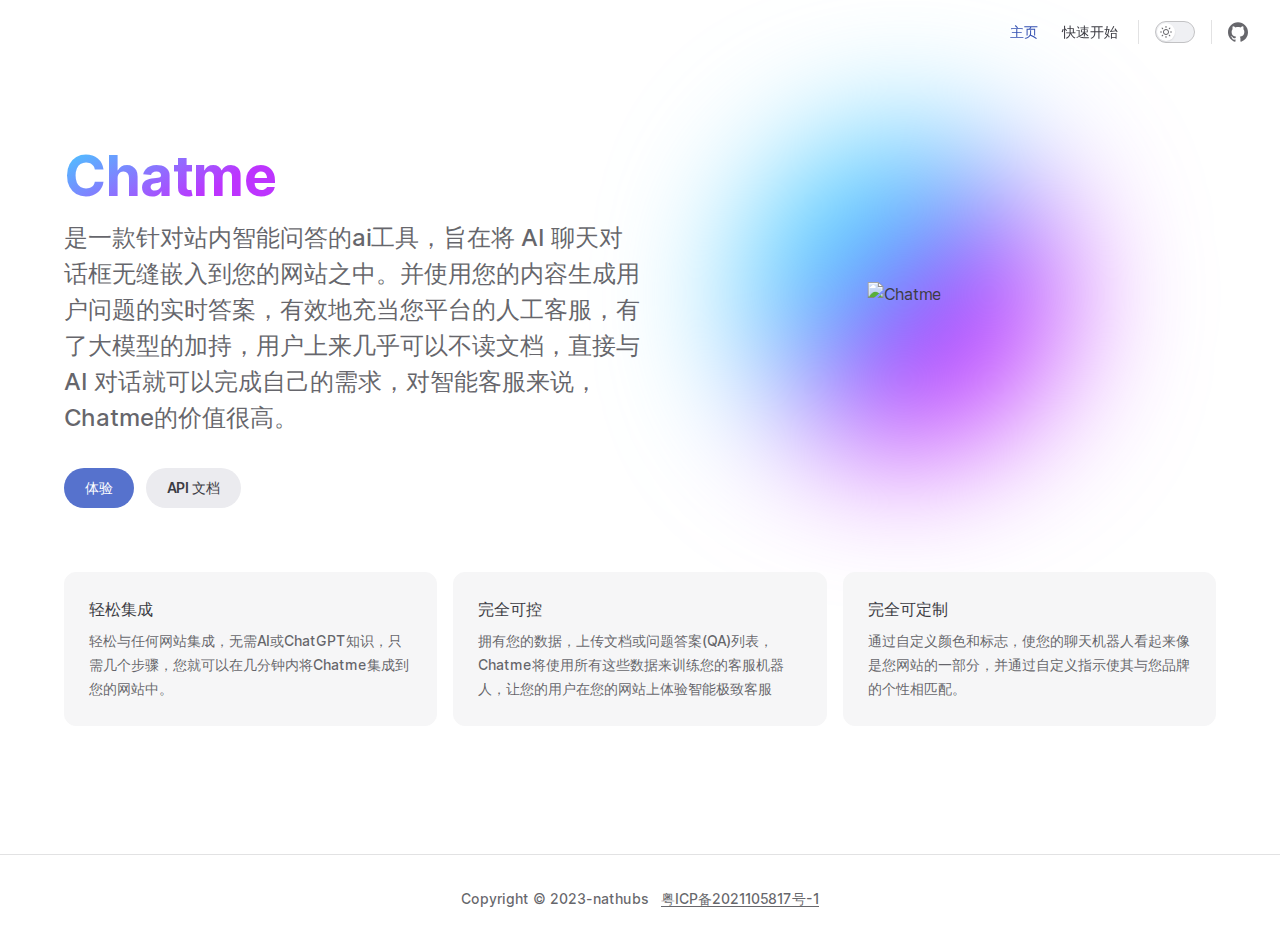
==== commit 2169a821: "Deploying to gh-pages from  @ 48f52f20791b41631ce8c231ea3aa3cfc5dd22c8 🚀" ====
--- a/index.html
+++ b/index.html
@@ -14,12 +14,14 @@
     <link rel="modulepreload" href="/assets/chunks/theme.hrUZpVqF.js">
     <link rel="modulepreload" href="/assets/index.md.QnqQRhSl.lean.js">
     <link rel="icon" href="/img/logo.png">
+    <script>window.embeddedChatbotConfig={chatbotId:"n8uYSHm1U_hVUj2KXqOTH",domain:"www.chatbase.co"};</script>
+    <script src="https://www.chatbase.co/embed.min.js" chatbotId="n8uYSHm1U_hVUj2KXqOTH" domain="www.chatbase.co" defer></script>
     <script id="check-dark-mode">(()=>{const e=localStorage.getItem("vitepress-theme-appearance")||"auto",a=window.matchMedia("(prefers-color-scheme: dark)").matches;(!e||e==="auto"?a:e==="dark")&&document.documentElement.classList.add("dark")})();</script>
     <script id="check-mac-os">document.documentElement.classList.toggle("mac",/Mac|iPhone|iPod|iPad/i.test(navigator.platform));</script>
   </head>
   <body>
-    <div id="app"><div class="Layout" data-v-9d8abc1e><!--[--><!--]--><!--[--><span tabindex="-1" data-v-c8291ffa></span><a href="#VPContent" class="VPSkipLink visually-hidden" data-v-c8291ffa> Skip to content </a><!--]--><!----><header class="VPNav" data-v-9d8abc1e data-v-7ad780c2><div class="VPNavBar top" data-v-7ad780c2 data-v-5befd255><div class="container" data-v-5befd255><div class="title" data-v-5befd255><div class="VPNavBarTitle" data-v-5befd255 data-v-2973dbb4><a class="title" href="/" data-v-2973dbb4><!--[--><!--]--><!----><!----><!--[--><!--]--></a></div></div><div class="content" data-v-5befd255><div class="curtain" data-v-5befd255></div><div class="content-body" data-v-5befd255><!--[--><!--]--><div class="VPNavBarSearch search" data-v-5befd255><!----></div><nav aria-labelledby="main-nav-aria-label" class="VPNavBarMenu menu" data-v-5befd255 data-v-f732b5d0><span id="main-nav-aria-label" class="visually-hidden" data-v-f732b5d0>Main Navigation</span><!--[--><!--[--><a class="VPLink link VPNavBarMenuLink active" href="/" tabindex="0" data-v-f732b5d0 data-v-cb318fec><!--[--><span data-v-cb318fec>主页</span><!--]--></a><!--]--><!--[--><a class="VPLink link VPNavBarMenuLink" href="/markdown-examples.html" tabindex="0" data-v-f732b5d0 data-v-cb318fec><!--[--><span data-v-cb318fec>快速开始</span><!--]--></a><!--]--><!--]--></nav><!----><div class="VPNavBarAppearance appearance" data-v-5befd255 data-v-283b26e9><button class="VPSwitch VPSwitchAppearance" type="button" role="switch" title="Switch to dark theme" aria-checked="false" data-v-283b26e9 data-v-70af5d02 data-v-1c29e291><span class="check" data-v-1c29e291><span class="icon" data-v-1c29e291><!--[--><svg xmlns="http://www.w3.org/2000/svg" aria-hidden="true" focusable="false" viewbox="0 0 24 24" class="sun" data-v-70af5d02><path d="M12,18c-3.3,0-6-2.7-6-6s2.7-6,6-6s6,2.7,6,6S15.3,18,12,18zM12,8c-2.2,0-4,1.8-4,4c0,2.2,1.8,4,4,4c2.2,0,4-1.8,4-4C16,9.8,14.2,8,12,8z"></path><path d="M12,4c-0.6,0-1-0.4-1-1V1c0-0.6,0.4-1,1-1s1,0.4,1,1v2C13,3.6,12.6,4,12,4z"></path><path d="M12,24c-0.6,0-1-0.4-1-1v-2c0-0.6,0.4-1,1-1s1,0.4,1,1v2C13,23.6,12.6,24,12,24z"></path><path d="M5.6,6.6c-0.3,0-0.5-0.1-0.7-0.3L3.5,4.9c-0.4-0.4-0.4-1,0-1.4s1-0.4,1.4,0l1.4,1.4c0.4,0.4,0.4,1,0,1.4C6.2,6.5,5.9,6.6,5.6,6.6z"></path><path d="M19.8,20.8c-0.3,0-0.5-0.1-0.7-0.3l-1.4-1.4c-0.4-0.4-0.4-1,0-1.4s1-0.4,1.4,0l1.4,1.4c0.4,0.4,0.4,1,0,1.4C20.3,20.7,20,20.8,19.8,20.8z"></path><path d="M3,13H1c-0.6,0-1-0.4-1-1s0.4-1,1-1h2c0.6,0,1,0.4,1,1S3.6,13,3,13z"></path><path d="M23,13h-2c-0.6,0-1-0.4-1-1s0.4-1,1-1h2c0.6,0,1,0.4,1,1S23.6,13,23,13z"></path><path d="M4.2,20.8c-0.3,0-0.5-0.1-0.7-0.3c-0.4-0.4-0.4-1,0-1.4l1.4-1.4c0.4-0.4,1-0.4,1.4,0s0.4,1,0,1.4l-1.4,1.4C4.7,20.7,4.5,20.8,4.2,20.8z"></path><path d="M18.4,6.6c-0.3,0-0.5-0.1-0.7-0.3c-0.4-0.4-0.4-1,0-1.4l1.4-1.4c0.4-0.4,1-0.4,1.4,0s0.4,1,0,1.4l-1.4,1.4C18.9,6.5,18.6,6.6,18.4,6.6z"></path></svg><svg xmlns="http://www.w3.org/2000/svg" aria-hidden="true" focusable="false" viewbox="0 0 24 24" class="moon" data-v-70af5d02><path d="M12.1,22c-0.3,0-0.6,0-0.9,0c-5.5-0.5-9.5-5.4-9-10.9c0.4-4.8,4.2-8.6,9-9c0.4,0,0.8,0.2,1,0.5c0.2,0.3,0.2,0.8-0.1,1.1c-2,2.7-1.4,6.4,1.3,8.4c2.1,1.6,5,1.6,7.1,0c0.3-0.2,0.7-0.3,1.1-0.1c0.3,0.2,0.5,0.6,0.5,1c-0.2,2.7-1.5,5.1-3.6,6.8C16.6,21.2,14.4,22,12.1,22zM9.3,4.4c-2.9,1-5,3.6-5.2,6.8c-0.4,4.4,2.8,8.3,7.2,8.7c2.1,0.2,4.2-0.4,5.8-1.8c1.1-0.9,1.9-2.1,2.4-3.4c-2.5,0.9-5.3,0.5-7.5-1.1C9.2,11.4,8.1,7.7,9.3,4.4z"></path></svg><!--]--></span></span></button></div><div class="VPSocialLinks VPNavBarSocialLinks social-links" data-v-5befd255 data-v-ef6192dc data-v-e71e869c><!--[--><a class="VPSocialLink no-icon" href="https://github.com/vuejs/vitepress" aria-label="github" target="_blank" rel="noopener" data-v-e71e869c data-v-16cf740a><svg role="img" viewBox="0 0 24 24" xmlns="http://www.w3.org/2000/svg"><title>GitHub</title><path d="M12 .297c-6.63 0-12 5.373-12 12 0 5.303 3.438 9.8 8.205 11.385.6.113.82-.258.82-.577 0-.285-.01-1.04-.015-2.04-3.338.724-4.042-1.61-4.042-1.61C4.422 18.07 3.633 17.7 3.633 17.7c-1.087-.744.084-.729.084-.729 1.205.084 1.838 1.236 1.838 1.236 1.07 1.835 2.809 1.305 3.495.998.108-.776.417-1.305.76-1.605-2.665-.3-5.466-1.332-5.466-5.93 0-1.31.465-2.38 1.235-3.22-.135-.303-.54-1.523.105-3.176 0 0 1.005-.322 3.3 1.23.96-.267 1.98-.399 3-.405 1.02.006 2.04.138 3 .405 2.28-1.552 3.285-1.23 3.285-1.23.645 1.653.24 2.873.12 3.176.765.84 1.23 1.91 1.23 3.22 0 4.61-2.805 5.625-5.475 5.92.42.36.81 1.096.81 2.22 0 1.606-.015 2.896-.015 3.286 0 .315.21.69.825.57C20.565 22.092 24 17.592 24 12.297c0-6.627-5.373-12-12-12"/></svg></a><!--]--></div><div class="VPFlyout VPNavBarExtra extra" data-v-5befd255 data-v-8e87c032 data-v-aa8de344><button type="button" class="button" aria-haspopup="true" aria-expanded="false" aria-label="extra navigation" data-v-aa8de344><svg xmlns="http://www.w3.org/2000/svg" aria-hidden="true" focusable="false" viewbox="0 0 24 24" class="icon" data-v-aa8de344><circle cx="12" cy="12" r="2"></circle><circle cx="19" cy="12" r="2"></circle><circle cx="5" cy="12" r="2"></circle></svg></button><div class="menu" data-v-aa8de344><div class="VPMenu" data-v-aa8de344 data-v-e42ed9b3><!----><!--[--><!--[--><!----><div class="group" data-v-8e87c032><div class="item appearance" data-v-8e87c032><p class="label" data-v-8e87c032>Appearance</p><div class="appearance-action" data-v-8e87c032><button class="VPSwitch VPSwitchAppearance" type="button" role="switch" title="Switch to dark theme" aria-checked="false" data-v-8e87c032 data-v-70af5d02 data-v-1c29e291><span class="check" data-v-1c29e291><span class="icon" data-v-1c29e291><!--[--><svg xmlns="http://www.w3.org/2000/svg" aria-hidden="true" focusable="false" viewbox="0 0 24 24" class="sun" data-v-70af5d02><path d="M12,18c-3.3,0-6-2.7-6-6s2.7-6,6-6s6,2.7,6,6S15.3,18,12,18zM12,8c-2.2,0-4,1.8-4,4c0,2.2,1.8,4,4,4c2.2,0,4-1.8,4-4C16,9.8,14.2,8,12,8z"></path><path d="M12,4c-0.6,0-1-0.4-1-1V1c0-0.6,0.4-1,1-1s1,0.4,1,1v2C13,3.6,12.6,4,12,4z"></path><path d="M12,24c-0.6,0-1-0.4-1-1v-2c0-0.6,0.4-1,1-1s1,0.4,1,1v2C13,23.6,12.6,24,12,24z"></path><path d="M5.6,6.6c-0.3,0-0.5-0.1-0.7-0.3L3.5,4.9c-0.4-0.4-0.4-1,0-1.4s1-0.4,1.4,0l1.4,1.4c0.4,0.4,0.4,1,0,1.4C6.2,6.5,5.9,6.6,5.6,6.6z"></path><path d="M19.8,20.8c-0.3,0-0.5-0.1-0.7-0.3l-1.4-1.4c-0.4-0.4-0.4-1,0-1.4s1-0.4,1.4,0l1.4,1.4c0.4,0.4,0.4,1,0,1.4C20.3,20.7,20,20.8,19.8,20.8z"></path><path d="M3,13H1c-0.6,0-1-0.4-1-1s0.4-1,1-1h2c0.6,0,1,0.4,1,1S3.6,13,3,13z"></path><path d="M23,13h-2c-0.6,0-1-0.4-1-1s0.4-1,1-1h2c0.6,0,1,0.4,1,1S23.6,13,23,13z"></path><path d="M4.2,20.8c-0.3,0-0.5-0.1-0.7-0.3c-0.4-0.4-0.4-1,0-1.4l1.4-1.4c0.4-0.4,1-0.4,1.4,0s0.4,1,0,1.4l-1.4,1.4C4.7,20.7,4.5,20.8,4.2,20.8z"></path><path d="M18.4,6.6c-0.3,0-0.5-0.1-0.7-0.3c-0.4-0.4-0.4-1,0-1.4l1.4-1.4c0.4-0.4,1-0.4,1.4,0s0.4,1,0,1.4l-1.4,1.4C18.9,6.5,18.6,6.6,18.4,6.6z"></path></svg><svg xmlns="http://www.w3.org/2000/svg" aria-hidden="true" focusable="false" viewbox="0 0 24 24" class="moon" data-v-70af5d02><path d="M12.1,22c-0.3,0-0.6,0-0.9,0c-5.5-0.5-9.5-5.4-9-10.9c0.4-4.8,4.2-8.6,9-9c0.4,0,0.8,0.2,1,0.5c0.2,0.3,0.2,0.8-0.1,1.1c-2,2.7-1.4,6.4,1.3,8.4c2.1,1.6,5,1.6,7.1,0c0.3-0.2,0.7-0.3,1.1-0.1c0.3,0.2,0.5,0.6,0.5,1c-0.2,2.7-1.5,5.1-3.6,6.8C16.6,21.2,14.4,22,12.1,22zM9.3,4.4c-2.9,1-5,3.6-5.2,6.8c-0.4,4.4,2.8,8.3,7.2,8.7c2.1,0.2,4.2-0.4,5.8-1.8c1.1-0.9,1.9-2.1,2.4-3.4c-2.5,0.9-5.3,0.5-7.5-1.1C9.2,11.4,8.1,7.7,9.3,4.4z"></path></svg><!--]--></span></span></button></div></div></div><div class="group" data-v-8e87c032><div class="item social-links" data-v-8e87c032><div class="VPSocialLinks social-links-list" data-v-8e87c032 data-v-e71e869c><!--[--><a class="VPSocialLink no-icon" href="https://github.com/vuejs/vitepress" aria-label="github" target="_blank" rel="noopener" data-v-e71e869c data-v-16cf740a><svg role="img" viewBox="0 0 24 24" xmlns="http://www.w3.org/2000/svg"><title>GitHub</title><path d="M12 .297c-6.63 0-12 5.373-12 12 0 5.303 3.438 9.8 8.205 11.385.6.113.82-.258.82-.577 0-.285-.01-1.04-.015-2.04-3.338.724-4.042-1.61-4.042-1.61C4.422 18.07 3.633 17.7 3.633 17.7c-1.087-.744.084-.729.084-.729 1.205.084 1.838 1.236 1.838 1.236 1.07 1.835 2.809 1.305 3.495.998.108-.776.417-1.305.76-1.605-2.665-.3-5.466-1.332-5.466-5.93 0-1.31.465-2.38 1.235-3.22-.135-.303-.54-1.523.105-3.176 0 0 1.005-.322 3.3 1.23.96-.267 1.98-.399 3-.405 1.02.006 2.04.138 3 .405 2.28-1.552 3.285-1.23 3.285-1.23.645 1.653.24 2.873.12 3.176.765.84 1.23 1.91 1.23 3.22 0 4.61-2.805 5.625-5.475 5.92.42.36.81 1.096.81 2.22 0 1.606-.015 2.896-.015 3.286 0 .315.21.69.825.57C20.565 22.092 24 17.592 24 12.297c0-6.627-5.373-12-12-12"/></svg></a><!--]--></div></div></div><!--]--><!--]--></div></div></div><!--[--><!--]--><button type="button" class="VPNavBarHamburger hamburger" aria-label="mobile navigation" aria-expanded="false" aria-controls="VPNavScreen" data-v-5befd255 data-v-6bee1efd><span class="container" data-v-6bee1efd><span class="top" data-v-6bee1efd></span><span class="middle" data-v-6bee1efd></span><span class="bottom" data-v-6bee1efd></span></span></button></div></div></div></div><!----></header><!----><!----><div class="VPContent is-home" id="VPContent" data-v-9d8abc1e data-v-3cf691b6><div class="VPHome" data-v-3cf691b6 data-v-20eabd3a><!--[--><!--]--><div class="VPHero has-image VPHomeHero" data-v-20eabd3a data-v-5a3e9999><div class="container" data-v-5a3e9999><div class="main" data-v-5a3e9999><!--[--><h1 class="name" data-v-5a3e9999><span class="clip" data-v-5a3e9999>Chatme</span></h1><!----><p class="tagline" data-v-5a3e9999>是一款针对站内智能问答的ai工具，旨在将 AI 聊天对话框无缝嵌入到您的网站之中。并使用您的内容生成用户问题的实时答案，有效地充当您平台的人工客服，有了大模型的加持，用户上来几乎可以不读文档，直接与 AI 对话就可以完成自己的需求，对智能客服来说，Chatme的价值很高。</p><!--]--><div class="actions" data-v-5a3e9999><!--[--><div class="action" data-v-5a3e9999><a class="VPButton medium brand" href="/markdown-examples.html" data-v-5a3e9999 data-v-1e76fe75>体验</a></div><div class="action" data-v-5a3e9999><a class="VPButton medium alt" href="/api-examples.html" data-v-5a3e9999 data-v-1e76fe75>API 文档</a></div><!--]--></div></div><div class="image" data-v-5a3e9999><div class="image-container" data-v-5a3e9999><div class="image-bg" data-v-5a3e9999></div><!--[--><!--[--><img class="VPImage image-src" src="/screenrecord.webp" alt="Chatme" data-v-ab19afbb><!--]--><!--]--></div></div></div></div><!--[--><!--]--><!--[--><!--]--><div class="VPFeatures VPHomeFeatures" data-v-20eabd3a data-v-b1eea84a><div class="container" data-v-b1eea84a><div class="items" data-v-b1eea84a><!--[--><div class="grid-3 item" data-v-b1eea84a><div class="VPLink no-icon VPFeature" data-v-b1eea84a data-v-ee984185><!--[--><article class="box" data-v-ee984185><!----><h2 class="title" data-v-ee984185>轻松集成</h2><p class="details" data-v-ee984185>轻松与任何网站集成，无需AI或ChatGPT知识，只需几个步骤，您就可以在几分钟内将Chatme集成到您的网站中。</p><!----></article><!--]--></div></div><div class="grid-3 item" data-v-b1eea84a><div class="VPLink no-icon VPFeature" data-v-b1eea84a data-v-ee984185><!--[--><article class="box" data-v-ee984185><!----><h2 class="title" data-v-ee984185>完全可控</h2><p class="details" data-v-ee984185>拥有您的数据，上传文档或问题答案(QA)列表，Chatme将使用所有这些数据来训练您的客服机器人，让您的用户在您的网站上体验智能极致客服</p><!----></article><!--]--></div></div><div class="grid-3 item" data-v-b1eea84a><div class="VPLink no-icon VPFeature" data-v-b1eea84a data-v-ee984185><!--[--><article class="box" data-v-ee984185><!----><h2 class="title" data-v-ee984185>完全可定制</h2><p class="details" data-v-ee984185>通过自定义颜色和标志，使您的聊天机器人看起来像是您网站的一部分，并通过自定义指示使其与您品牌的个性相匹配。</p><!----></article><!--]--></div></div><!--]--></div></div></div><!--[--><!--]--><div style="position:relative;" data-v-20eabd3a><div></div></div></div></div><footer class="VPFooter" data-v-9d8abc1e data-v-566314d4><div class="container" data-v-566314d4><!----><p class="copyright" data-v-566314d4>Copyright © 2023-nathubs  <a href="https://beian.miit.gov.cn/" target="_blank">粤ICP备2021105817号-1</a></p></div></footer><!--[--><!--]--></div></div>
-    <script>window.__VP_HASH_MAP__=JSON.parse("{\"markdown-examples.md\":\"BUWlzS5f\",\"api-examples.md\":\"acT6hcff\",\"readme.md\":\"vZO7o_Bh\",\"index.md\":\"QnqQRhSl\"}");window.__VP_SITE_DATA__=JSON.parse("{\"lang\":\"en-US\",\"dir\":\"ltr\",\"title\":\"Nathubs\",\"titleTemplate\":\":title - 计算机网络学习\",\"description\":\"Nathubs\",\"base\":\"/\",\"head\":[],\"router\":{\"prefetchLinks\":true},\"appearance\":true,\"themeConfig\":{\"siteTitle\":false,\"nav\":[{\"text\":\"主页\",\"link\":\"/\"},{\"text\":\"快速开始\",\"link\":\"/markdown-examples\"}],\"sidebar\":[{\"text\":\"文档\",\"items\":[{\"text\":\"Markdown Examples\",\"link\":\"/markdown-examples\"},{\"text\":\"Runtime API Examples\",\"link\":\"/api-examples\"}]}],\"socialLinks\":[{\"icon\":\"github\",\"link\":\"https://github.com/vuejs/vitepress\"}],\"footer\":{\"copyright\":\"Copyright © 2023-nathubs  <a href=\\\"https://beian.miit.gov.cn/\\\" target=\\\"_blank\\\">粤ICP备2021105817号-1</a>\"}},\"locales\":{},\"scrollOffset\":90,\"cleanUrls\":false}");</script>
+    <div id="app"><div class="Layout" data-v-9d8abc1e><!--[--><!--]--><!--[--><span tabindex="-1" data-v-c8291ffa></span><a href="#VPContent" class="VPSkipLink visually-hidden" data-v-c8291ffa> Skip to content </a><!--]--><!----><header class="VPNav" data-v-9d8abc1e data-v-7ad780c2><div class="VPNavBar top" data-v-7ad780c2 data-v-5befd255><div class="container" data-v-5befd255><div class="title" data-v-5befd255><div class="VPNavBarTitle" data-v-5befd255 data-v-2973dbb4><a class="title" href="/" data-v-2973dbb4><!--[--><!--]--><!----><!----><!--[--><!--]--></a></div></div><div class="content" data-v-5befd255><div class="curtain" data-v-5befd255></div><div class="content-body" data-v-5befd255><!--[--><!--]--><div class="VPNavBarSearch search" data-v-5befd255><!----></div><nav aria-labelledby="main-nav-aria-label" class="VPNavBarMenu menu" data-v-5befd255 data-v-f732b5d0><span id="main-nav-aria-label" class="visually-hidden" data-v-f732b5d0>Main Navigation</span><!--[--><!--[--><a class="VPLink link VPNavBarMenuLink active" href="/" tabindex="0" data-v-f732b5d0 data-v-cb318fec><!--[--><span data-v-cb318fec>主页</span><!--]--></a><!--]--><!--[--><a class="VPLink link VPNavBarMenuLink" href="/markdown-examples.html" tabindex="0" data-v-f732b5d0 data-v-cb318fec><!--[--><span data-v-cb318fec>快速开始</span><!--]--></a><!--]--><!--]--></nav><!----><div class="VPNavBarAppearance appearance" data-v-5befd255 data-v-283b26e9><button class="VPSwitch VPSwitchAppearance" type="button" role="switch" title="Switch to dark theme" aria-checked="false" data-v-283b26e9 data-v-70af5d02 data-v-1c29e291><span class="check" data-v-1c29e291><span class="icon" data-v-1c29e291><!--[--><svg xmlns="http://www.w3.org/2000/svg" aria-hidden="true" focusable="false" viewbox="0 0 24 24" class="sun" data-v-70af5d02><path d="M12,18c-3.3,0-6-2.7-6-6s2.7-6,6-6s6,2.7,6,6S15.3,18,12,18zM12,8c-2.2,0-4,1.8-4,4c0,2.2,1.8,4,4,4c2.2,0,4-1.8,4-4C16,9.8,14.2,8,12,8z"></path><path d="M12,4c-0.6,0-1-0.4-1-1V1c0-0.6,0.4-1,1-1s1,0.4,1,1v2C13,3.6,12.6,4,12,4z"></path><path d="M12,24c-0.6,0-1-0.4-1-1v-2c0-0.6,0.4-1,1-1s1,0.4,1,1v2C13,23.6,12.6,24,12,24z"></path><path d="M5.6,6.6c-0.3,0-0.5-0.1-0.7-0.3L3.5,4.9c-0.4-0.4-0.4-1,0-1.4s1-0.4,1.4,0l1.4,1.4c0.4,0.4,0.4,1,0,1.4C6.2,6.5,5.9,6.6,5.6,6.6z"></path><path d="M19.8,20.8c-0.3,0-0.5-0.1-0.7-0.3l-1.4-1.4c-0.4-0.4-0.4-1,0-1.4s1-0.4,1.4,0l1.4,1.4c0.4,0.4,0.4,1,0,1.4C20.3,20.7,20,20.8,19.8,20.8z"></path><path d="M3,13H1c-0.6,0-1-0.4-1-1s0.4-1,1-1h2c0.6,0,1,0.4,1,1S3.6,13,3,13z"></path><path d="M23,13h-2c-0.6,0-1-0.4-1-1s0.4-1,1-1h2c0.6,0,1,0.4,1,1S23.6,13,23,13z"></path><path d="M4.2,20.8c-0.3,0-0.5-0.1-0.7-0.3c-0.4-0.4-0.4-1,0-1.4l1.4-1.4c0.4-0.4,1-0.4,1.4,0s0.4,1,0,1.4l-1.4,1.4C4.7,20.7,4.5,20.8,4.2,20.8z"></path><path d="M18.4,6.6c-0.3,0-0.5-0.1-0.7-0.3c-0.4-0.4-0.4-1,0-1.4l1.4-1.4c0.4-0.4,1-0.4,1.4,0s0.4,1,0,1.4l-1.4,1.4C18.9,6.5,18.6,6.6,18.4,6.6z"></path></svg><svg xmlns="http://www.w3.org/2000/svg" aria-hidden="true" focusable="false" viewbox="0 0 24 24" class="moon" data-v-70af5d02><path d="M12.1,22c-0.3,0-0.6,0-0.9,0c-5.5-0.5-9.5-5.4-9-10.9c0.4-4.8,4.2-8.6,9-9c0.4,0,0.8,0.2,1,0.5c0.2,0.3,0.2,0.8-0.1,1.1c-2,2.7-1.4,6.4,1.3,8.4c2.1,1.6,5,1.6,7.1,0c0.3-0.2,0.7-0.3,1.1-0.1c0.3,0.2,0.5,0.6,0.5,1c-0.2,2.7-1.5,5.1-3.6,6.8C16.6,21.2,14.4,22,12.1,22zM9.3,4.4c-2.9,1-5,3.6-5.2,6.8c-0.4,4.4,2.8,8.3,7.2,8.7c2.1,0.2,4.2-0.4,5.8-1.8c1.1-0.9,1.9-2.1,2.4-3.4c-2.5,0.9-5.3,0.5-7.5-1.1C9.2,11.4,8.1,7.7,9.3,4.4z"></path></svg><!--]--></span></span></button></div><div class="VPSocialLinks VPNavBarSocialLinks social-links" data-v-5befd255 data-v-ef6192dc data-v-e71e869c><!--[--><a class="VPSocialLink no-icon" href="https://github.com/vuejs/vitepress" aria-label="github" target="_blank" rel="noopener" data-v-e71e869c data-v-16cf740a><svg role="img" viewBox="0 0 24 24" xmlns="http://www.w3.org/2000/svg"><title>GitHub</title><path d="M12 .297c-6.63 0-12 5.373-12 12 0 5.303 3.438 9.8 8.205 11.385.6.113.82-.258.82-.577 0-.285-.01-1.04-.015-2.04-3.338.724-4.042-1.61-4.042-1.61C4.422 18.07 3.633 17.7 3.633 17.7c-1.087-.744.084-.729.084-.729 1.205.084 1.838 1.236 1.838 1.236 1.07 1.835 2.809 1.305 3.495.998.108-.776.417-1.305.76-1.605-2.665-.3-5.466-1.332-5.466-5.93 0-1.31.465-2.38 1.235-3.22-.135-.303-.54-1.523.105-3.176 0 0 1.005-.322 3.3 1.23.96-.267 1.98-.399 3-.405 1.02.006 2.04.138 3 .405 2.28-1.552 3.285-1.23 3.285-1.23.645 1.653.24 2.873.12 3.176.765.84 1.23 1.91 1.23 3.22 0 4.61-2.805 5.625-5.475 5.92.42.36.81 1.096.81 2.22 0 1.606-.015 2.896-.015 3.286 0 .315.21.69.825.57C20.565 22.092 24 17.592 24 12.297c0-6.627-5.373-12-12-12"/></svg></a><!--]--></div><div class="VPFlyout VPNavBarExtra extra" data-v-5befd255 data-v-8e87c032 data-v-aa8de344><button type="button" class="button" aria-haspopup="true" aria-expanded="false" aria-label="extra navigation" data-v-aa8de344><svg xmlns="http://www.w3.org/2000/svg" aria-hidden="true" focusable="false" viewbox="0 0 24 24" class="icon" data-v-aa8de344><circle cx="12" cy="12" r="2"></circle><circle cx="19" cy="12" r="2"></circle><circle cx="5" cy="12" r="2"></circle></svg></button><div class="menu" data-v-aa8de344><div class="VPMenu" data-v-aa8de344 data-v-e42ed9b3><!----><!--[--><!--[--><!----><div class="group" data-v-8e87c032><div class="item appearance" data-v-8e87c032><p class="label" data-v-8e87c032>Appearance</p><div class="appearance-action" data-v-8e87c032><button class="VPSwitch VPSwitchAppearance" type="button" role="switch" title="Switch to dark theme" aria-checked="false" data-v-8e87c032 data-v-70af5d02 data-v-1c29e291><span class="check" data-v-1c29e291><span class="icon" data-v-1c29e291><!--[--><svg xmlns="http://www.w3.org/2000/svg" aria-hidden="true" focusable="false" viewbox="0 0 24 24" class="sun" data-v-70af5d02><path d="M12,18c-3.3,0-6-2.7-6-6s2.7-6,6-6s6,2.7,6,6S15.3,18,12,18zM12,8c-2.2,0-4,1.8-4,4c0,2.2,1.8,4,4,4c2.2,0,4-1.8,4-4C16,9.8,14.2,8,12,8z"></path><path d="M12,4c-0.6,0-1-0.4-1-1V1c0-0.6,0.4-1,1-1s1,0.4,1,1v2C13,3.6,12.6,4,12,4z"></path><path d="M12,24c-0.6,0-1-0.4-1-1v-2c0-0.6,0.4-1,1-1s1,0.4,1,1v2C13,23.6,12.6,24,12,24z"></path><path d="M5.6,6.6c-0.3,0-0.5-0.1-0.7-0.3L3.5,4.9c-0.4-0.4-0.4-1,0-1.4s1-0.4,1.4,0l1.4,1.4c0.4,0.4,0.4,1,0,1.4C6.2,6.5,5.9,6.6,5.6,6.6z"></path><path d="M19.8,20.8c-0.3,0-0.5-0.1-0.7-0.3l-1.4-1.4c-0.4-0.4-0.4-1,0-1.4s1-0.4,1.4,0l1.4,1.4c0.4,0.4,0.4,1,0,1.4C20.3,20.7,20,20.8,19.8,20.8z"></path><path d="M3,13H1c-0.6,0-1-0.4-1-1s0.4-1,1-1h2c0.6,0,1,0.4,1,1S3.6,13,3,13z"></path><path d="M23,13h-2c-0.6,0-1-0.4-1-1s0.4-1,1-1h2c0.6,0,1,0.4,1,1S23.6,13,23,13z"></path><path d="M4.2,20.8c-0.3,0-0.5-0.1-0.7-0.3c-0.4-0.4-0.4-1,0-1.4l1.4-1.4c0.4-0.4,1-0.4,1.4,0s0.4,1,0,1.4l-1.4,1.4C4.7,20.7,4.5,20.8,4.2,20.8z"></path><path d="M18.4,6.6c-0.3,0-0.5-0.1-0.7-0.3c-0.4-0.4-0.4-1,0-1.4l1.4-1.4c0.4-0.4,1-0.4,1.4,0s0.4,1,0,1.4l-1.4,1.4C18.9,6.5,18.6,6.6,18.4,6.6z"></path></svg><svg xmlns="http://www.w3.org/2000/svg" aria-hidden="true" focusable="false" viewbox="0 0 24 24" class="moon" data-v-70af5d02><path d="M12.1,22c-0.3,0-0.6,0-0.9,0c-5.5-0.5-9.5-5.4-9-10.9c0.4-4.8,4.2-8.6,9-9c0.4,0,0.8,0.2,1,0.5c0.2,0.3,0.2,0.8-0.1,1.1c-2,2.7-1.4,6.4,1.3,8.4c2.1,1.6,5,1.6,7.1,0c0.3-0.2,0.7-0.3,1.1-0.1c0.3,0.2,0.5,0.6,0.5,1c-0.2,2.7-1.5,5.1-3.6,6.8C16.6,21.2,14.4,22,12.1,22zM9.3,4.4c-2.9,1-5,3.6-5.2,6.8c-0.4,4.4,2.8,8.3,7.2,8.7c2.1,0.2,4.2-0.4,5.8-1.8c1.1-0.9,1.9-2.1,2.4-3.4c-2.5,0.9-5.3,0.5-7.5-1.1C9.2,11.4,8.1,7.7,9.3,4.4z"></path></svg><!--]--></span></span></button></div></div></div><div class="group" data-v-8e87c032><div class="item social-links" data-v-8e87c032><div class="VPSocialLinks social-links-list" data-v-8e87c032 data-v-e71e869c><!--[--><a class="VPSocialLink no-icon" href="https://github.com/vuejs/vitepress" aria-label="github" target="_blank" rel="noopener" data-v-e71e869c data-v-16cf740a><svg role="img" viewBox="0 0 24 24" xmlns="http://www.w3.org/2000/svg"><title>GitHub</title><path d="M12 .297c-6.63 0-12 5.373-12 12 0 5.303 3.438 9.8 8.205 11.385.6.113.82-.258.82-.577 0-.285-.01-1.04-.015-2.04-3.338.724-4.042-1.61-4.042-1.61C4.422 18.07 3.633 17.7 3.633 17.7c-1.087-.744.084-.729.084-.729 1.205.084 1.838 1.236 1.838 1.236 1.07 1.835 2.809 1.305 3.495.998.108-.776.417-1.305.76-1.605-2.665-.3-5.466-1.332-5.466-5.93 0-1.31.465-2.38 1.235-3.22-.135-.303-.54-1.523.105-3.176 0 0 1.005-.322 3.3 1.23.96-.267 1.98-.399 3-.405 1.02.006 2.04.138 3 .405 2.28-1.552 3.285-1.23 3.285-1.23.645 1.653.24 2.873.12 3.176.765.84 1.23 1.91 1.23 3.22 0 4.61-2.805 5.625-5.475 5.92.42.36.81 1.096.81 2.22 0 1.606-.015 2.896-.015 3.286 0 .315.21.69.825.57C20.565 22.092 24 17.592 24 12.297c0-6.627-5.373-12-12-12"/></svg></a><!--]--></div></div></div><!--]--><!--]--></div></div></div><!--[--><!--]--><button type="button" class="VPNavBarHamburger hamburger" aria-label="mobile navigation" aria-expanded="false" aria-controls="VPNavScreen" data-v-5befd255 data-v-6bee1efd><span class="container" data-v-6bee1efd><span class="top" data-v-6bee1efd></span><span class="middle" data-v-6bee1efd></span><span class="bottom" data-v-6bee1efd></span></span></button></div></div></div></div><!----></header><!----><!----><div class="VPContent is-home" id="VPContent" data-v-9d8abc1e data-v-3cf691b6><div class="VPHome" data-v-3cf691b6 data-v-20eabd3a><!--[--><!--]--><div class="VPHero has-image VPHomeHero" data-v-20eabd3a data-v-5a3e9999><div class="container" data-v-5a3e9999><div class="main" data-v-5a3e9999><!--[--><h1 class="name" data-v-5a3e9999><span class="clip" data-v-5a3e9999>Chatme</span></h1><!----><p class="tagline" data-v-5a3e9999>是一款针对站内智能问答的ai工具，旨在将 AI 聊天对话框无缝嵌入到您的网站之中。并使用您的内容生成用户问题的实时答案，有效地充当您平台的人工客服，有了大模型的加持，用户上来几乎可以不读文档，直接与 AI 对话就可以完成自己的需求，对智能客服来说，Chatme的价值很高。</p><!--]--><div class="actions" data-v-5a3e9999><!--[--><div class="action" data-v-5a3e9999><a class="VPButton medium brand" href="/markdown-examples.html" data-v-5a3e9999 data-v-1e76fe75>体验</a></div><div class="action" data-v-5a3e9999><a class="VPButton medium alt" href="/api-examples.html" data-v-5a3e9999 data-v-1e76fe75>API 文档</a></div><!--]--></div></div><div class="image" data-v-5a3e9999><div class="image-container" data-v-5a3e9999><div class="image-bg" data-v-5a3e9999></div><!--[--><!--[--><img class="VPImage image-src" src="/screenrecord.webp" alt="Chatme" data-v-ab19afbb><!--]--><!--]--></div></div></div></div><!--[--><!--]--><!--[--><!--]--><div class="VPFeatures VPHomeFeatures" data-v-20eabd3a data-v-b1eea84a><div class="container" data-v-b1eea84a><div class="items" data-v-b1eea84a><!--[--><div class="grid-3 item" data-v-b1eea84a><div class="VPLink no-icon VPFeature" data-v-b1eea84a data-v-ee984185><!--[--><article class="box" data-v-ee984185><!----><h2 class="title" data-v-ee984185>轻松集成</h2><p class="details" data-v-ee984185>轻松与任何网站集成，无需AI或ChatGPT知识，只需几个步骤，您就可以在几分钟内将Chatme集成到您的网站中。</p><!----></article><!--]--></div></div><div class="grid-3 item" data-v-b1eea84a><div class="VPLink no-icon VPFeature" data-v-b1eea84a data-v-ee984185><!--[--><article class="box" data-v-ee984185><!----><h2 class="title" data-v-ee984185>完全可控</h2><p class="details" data-v-ee984185>拥有您的数据，上传文档或问题答案(QA)列表，Chatme将使用所有这些数据来训练您的客服机器人，让您的用户在您的网站上体验智能极致客服</p><!----></article><!--]--></div></div><div class="grid-3 item" data-v-b1eea84a><div class="VPLink no-icon VPFeature" data-v-b1eea84a data-v-ee984185><!--[--><article class="box" data-v-ee984185><!----><h2 class="title" data-v-ee984185>完全可定制</h2><p class="details" data-v-ee984185>通过自定义颜色和标志，使您的聊天机器人看起来像是您网站的一部分，并通过自定义指示使其与您品牌的个性相匹配。</p><!----></article><!--]--></div></div><!--]--></div></div></div><!--[--><!--]--><div style="position:relative;" data-v-20eabd3a><div></div></div></div></div><footer class="VPFooter" data-v-9d8abc1e data-v-566314d4><div class="container" data-v-566314d4><!----><p class="copyright" data-v-566314d4>Copyright © 2023-nathubs &nbsp&nbsp<a href="https://beian.miit.gov.cn/" target="_blank">粤ICP备2021105817号-1</a></p></div></footer><!--[--><!--]--></div></div>
+    <script>window.__VP_HASH_MAP__=JSON.parse("{\"api-examples.md\":\"acT6hcff\",\"readme.md\":\"vZO7o_Bh\",\"markdown-examples.md\":\"BUWlzS5f\",\"index.md\":\"QnqQRhSl\"}");window.__VP_SITE_DATA__=JSON.parse("{\"lang\":\"en-US\",\"dir\":\"ltr\",\"title\":\"Nathubs\",\"titleTemplate\":\":title - 计算机网络学习\",\"description\":\"Nathubs\",\"base\":\"/\",\"head\":[],\"router\":{\"prefetchLinks\":true},\"appearance\":true,\"themeConfig\":{\"siteTitle\":false,\"nav\":[{\"text\":\"主页\",\"link\":\"/\"},{\"text\":\"快速开始\",\"link\":\"/markdown-examples\"}],\"sidebar\":[{\"text\":\"文档\",\"items\":[{\"text\":\"Markdown Examples\",\"link\":\"/markdown-examples\"},{\"text\":\"Runtime API Examples\",\"link\":\"/api-examples\"}]}],\"socialLinks\":[{\"icon\":\"github\",\"link\":\"https://github.com/vuejs/vitepress\"}],\"footer\":{\"copyright\":\"Copyright © 2023-nathubs &nbsp&nbsp<a href=\\\"https://beian.miit.gov.cn/\\\" target=\\\"_blank\\\">粤ICP备2021105817号-1</a>\"}},\"locales\":{},\"scrollOffset\":90,\"cleanUrls\":false}");</script>
     
   </body>
 </html>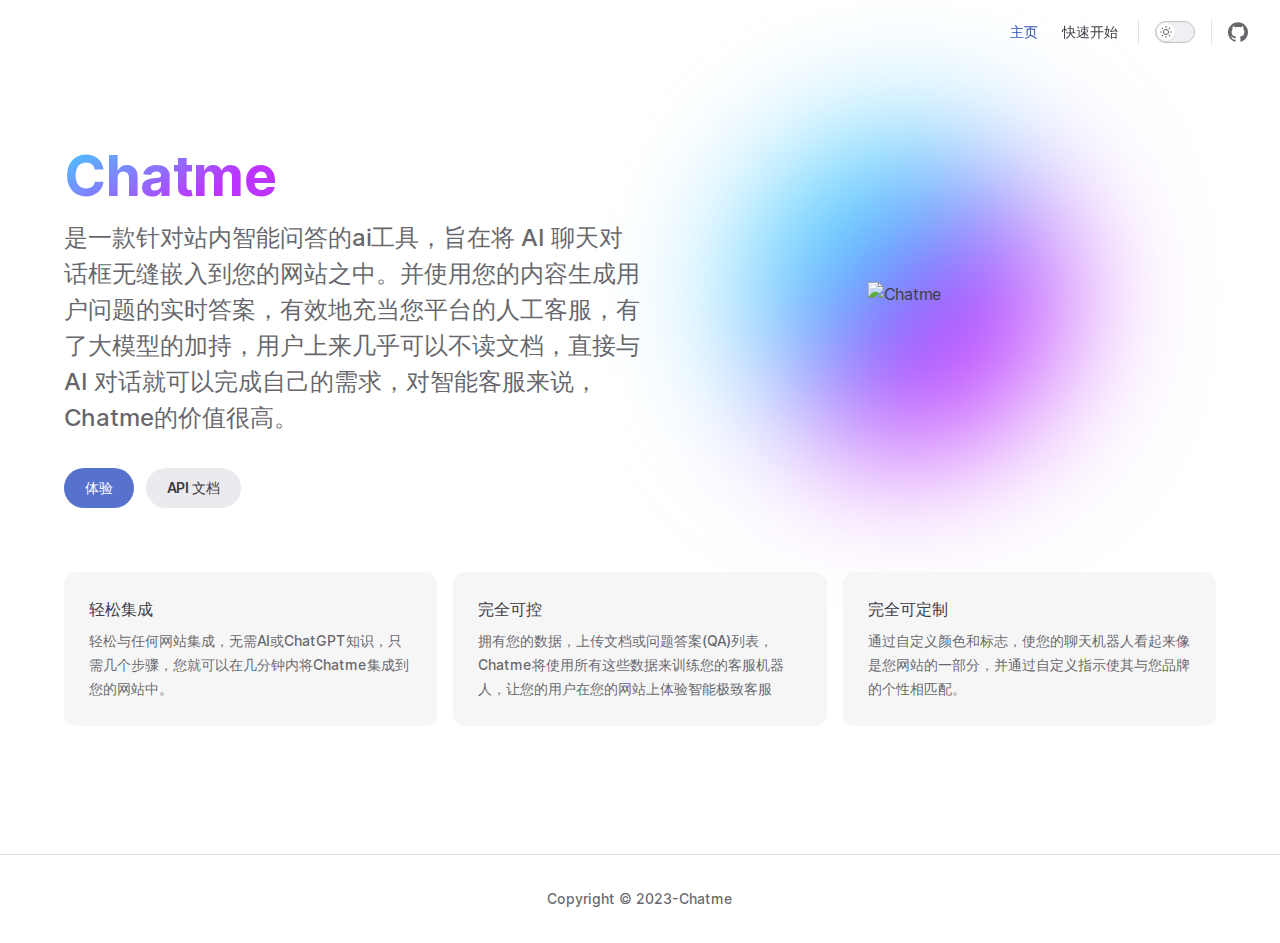
==== commit 814b871d: "Deploying to gh-pages from  @ 48f52f20791b41631ce8c231ea3aa3cfc5dd22c8 🚀" ====
--- a/index.html
+++ b/index.html
@@ -3,7 +3,7 @@
   <head>
     <meta charset="utf-8">
     <meta name="viewport" content="width=device-width,initial-scale=1">
-    <title>Nathubs - 计算机网络学习</title>
+    <title>Chatme | :Chatme</title>
     <meta name="description" content="Nathubs">
     <meta name="generator" content="VitePress v1.0.0-rc.31">
     <link rel="preload stylesheet" href="/assets/style.B3AI5vik.css" as="style">
@@ -20,8 +20,8 @@
     <script id="check-mac-os">document.documentElement.classList.toggle("mac",/Mac|iPhone|iPod|iPad/i.test(navigator.platform));</script>
   </head>
   <body>
-    <div id="app"><div class="Layout" data-v-9d8abc1e><!--[--><!--]--><!--[--><span tabindex="-1" data-v-c8291ffa></span><a href="#VPContent" class="VPSkipLink visually-hidden" data-v-c8291ffa> Skip to content </a><!--]--><!----><header class="VPNav" data-v-9d8abc1e data-v-7ad780c2><div class="VPNavBar top" data-v-7ad780c2 data-v-5befd255><div class="container" data-v-5befd255><div class="title" data-v-5befd255><div class="VPNavBarTitle" data-v-5befd255 data-v-2973dbb4><a class="title" href="/" data-v-2973dbb4><!--[--><!--]--><!----><!----><!--[--><!--]--></a></div></div><div class="content" data-v-5befd255><div class="curtain" data-v-5befd255></div><div class="content-body" data-v-5befd255><!--[--><!--]--><div class="VPNavBarSearch search" data-v-5befd255><!----></div><nav aria-labelledby="main-nav-aria-label" class="VPNavBarMenu menu" data-v-5befd255 data-v-f732b5d0><span id="main-nav-aria-label" class="visually-hidden" data-v-f732b5d0>Main Navigation</span><!--[--><!--[--><a class="VPLink link VPNavBarMenuLink active" href="/" tabindex="0" data-v-f732b5d0 data-v-cb318fec><!--[--><span data-v-cb318fec>主页</span><!--]--></a><!--]--><!--[--><a class="VPLink link VPNavBarMenuLink" href="/markdown-examples.html" tabindex="0" data-v-f732b5d0 data-v-cb318fec><!--[--><span data-v-cb318fec>快速开始</span><!--]--></a><!--]--><!--]--></nav><!----><div class="VPNavBarAppearance appearance" data-v-5befd255 data-v-283b26e9><button class="VPSwitch VPSwitchAppearance" type="button" role="switch" title="Switch to dark theme" aria-checked="false" data-v-283b26e9 data-v-70af5d02 data-v-1c29e291><span class="check" data-v-1c29e291><span class="icon" data-v-1c29e291><!--[--><svg xmlns="http://www.w3.org/2000/svg" aria-hidden="true" focusable="false" viewbox="0 0 24 24" class="sun" data-v-70af5d02><path d="M12,18c-3.3,0-6-2.7-6-6s2.7-6,6-6s6,2.7,6,6S15.3,18,12,18zM12,8c-2.2,0-4,1.8-4,4c0,2.2,1.8,4,4,4c2.2,0,4-1.8,4-4C16,9.8,14.2,8,12,8z"></path><path d="M12,4c-0.6,0-1-0.4-1-1V1c0-0.6,0.4-1,1-1s1,0.4,1,1v2C13,3.6,12.6,4,12,4z"></path><path d="M12,24c-0.6,0-1-0.4-1-1v-2c0-0.6,0.4-1,1-1s1,0.4,1,1v2C13,23.6,12.6,24,12,24z"></path><path d="M5.6,6.6c-0.3,0-0.5-0.1-0.7-0.3L3.5,4.9c-0.4-0.4-0.4-1,0-1.4s1-0.4,1.4,0l1.4,1.4c0.4,0.4,0.4,1,0,1.4C6.2,6.5,5.9,6.6,5.6,6.6z"></path><path d="M19.8,20.8c-0.3,0-0.5-0.1-0.7-0.3l-1.4-1.4c-0.4-0.4-0.4-1,0-1.4s1-0.4,1.4,0l1.4,1.4c0.4,0.4,0.4,1,0,1.4C20.3,20.7,20,20.8,19.8,20.8z"></path><path d="M3,13H1c-0.6,0-1-0.4-1-1s0.4-1,1-1h2c0.6,0,1,0.4,1,1S3.6,13,3,13z"></path><path d="M23,13h-2c-0.6,0-1-0.4-1-1s0.4-1,1-1h2c0.6,0,1,0.4,1,1S23.6,13,23,13z"></path><path d="M4.2,20.8c-0.3,0-0.5-0.1-0.7-0.3c-0.4-0.4-0.4-1,0-1.4l1.4-1.4c0.4-0.4,1-0.4,1.4,0s0.4,1,0,1.4l-1.4,1.4C4.7,20.7,4.5,20.8,4.2,20.8z"></path><path d="M18.4,6.6c-0.3,0-0.5-0.1-0.7-0.3c-0.4-0.4-0.4-1,0-1.4l1.4-1.4c0.4-0.4,1-0.4,1.4,0s0.4,1,0,1.4l-1.4,1.4C18.9,6.5,18.6,6.6,18.4,6.6z"></path></svg><svg xmlns="http://www.w3.org/2000/svg" aria-hidden="true" focusable="false" viewbox="0 0 24 24" class="moon" data-v-70af5d02><path d="M12.1,22c-0.3,0-0.6,0-0.9,0c-5.5-0.5-9.5-5.4-9-10.9c0.4-4.8,4.2-8.6,9-9c0.4,0,0.8,0.2,1,0.5c0.2,0.3,0.2,0.8-0.1,1.1c-2,2.7-1.4,6.4,1.3,8.4c2.1,1.6,5,1.6,7.1,0c0.3-0.2,0.7-0.3,1.1-0.1c0.3,0.2,0.5,0.6,0.5,1c-0.2,2.7-1.5,5.1-3.6,6.8C16.6,21.2,14.4,22,12.1,22zM9.3,4.4c-2.9,1-5,3.6-5.2,6.8c-0.4,4.4,2.8,8.3,7.2,8.7c2.1,0.2,4.2-0.4,5.8-1.8c1.1-0.9,1.9-2.1,2.4-3.4c-2.5,0.9-5.3,0.5-7.5-1.1C9.2,11.4,8.1,7.7,9.3,4.4z"></path></svg><!--]--></span></span></button></div><div class="VPSocialLinks VPNavBarSocialLinks social-links" data-v-5befd255 data-v-ef6192dc data-v-e71e869c><!--[--><a class="VPSocialLink no-icon" href="https://github.com/vuejs/vitepress" aria-label="github" target="_blank" rel="noopener" data-v-e71e869c data-v-16cf740a><svg role="img" viewBox="0 0 24 24" xmlns="http://www.w3.org/2000/svg"><title>GitHub</title><path d="M12 .297c-6.63 0-12 5.373-12 12 0 5.303 3.438 9.8 8.205 11.385.6.113.82-.258.82-.577 0-.285-.01-1.04-.015-2.04-3.338.724-4.042-1.61-4.042-1.61C4.422 18.07 3.633 17.7 3.633 17.7c-1.087-.744.084-.729.084-.729 1.205.084 1.838 1.236 1.838 1.236 1.07 1.835 2.809 1.305 3.495.998.108-.776.417-1.305.76-1.605-2.665-.3-5.466-1.332-5.466-5.93 0-1.31.465-2.38 1.235-3.22-.135-.303-.54-1.523.105-3.176 0 0 1.005-.322 3.3 1.23.96-.267 1.98-.399 3-.405 1.02.006 2.04.138 3 .405 2.28-1.552 3.285-1.23 3.285-1.23.645 1.653.24 2.873.12 3.176.765.84 1.23 1.91 1.23 3.22 0 4.61-2.805 5.625-5.475 5.92.42.36.81 1.096.81 2.22 0 1.606-.015 2.896-.015 3.286 0 .315.21.69.825.57C20.565 22.092 24 17.592 24 12.297c0-6.627-5.373-12-12-12"/></svg></a><!--]--></div><div class="VPFlyout VPNavBarExtra extra" data-v-5befd255 data-v-8e87c032 data-v-aa8de344><button type="button" class="button" aria-haspopup="true" aria-expanded="false" aria-label="extra navigation" data-v-aa8de344><svg xmlns="http://www.w3.org/2000/svg" aria-hidden="true" focusable="false" viewbox="0 0 24 24" class="icon" data-v-aa8de344><circle cx="12" cy="12" r="2"></circle><circle cx="19" cy="12" r="2"></circle><circle cx="5" cy="12" r="2"></circle></svg></button><div class="menu" data-v-aa8de344><div class="VPMenu" data-v-aa8de344 data-v-e42ed9b3><!----><!--[--><!--[--><!----><div class="group" data-v-8e87c032><div class="item appearance" data-v-8e87c032><p class="label" data-v-8e87c032>Appearance</p><div class="appearance-action" data-v-8e87c032><button class="VPSwitch VPSwitchAppearance" type="button" role="switch" title="Switch to dark theme" aria-checked="false" data-v-8e87c032 data-v-70af5d02 data-v-1c29e291><span class="check" data-v-1c29e291><span class="icon" data-v-1c29e291><!--[--><svg xmlns="http://www.w3.org/2000/svg" aria-hidden="true" focusable="false" viewbox="0 0 24 24" class="sun" data-v-70af5d02><path d="M12,18c-3.3,0-6-2.7-6-6s2.7-6,6-6s6,2.7,6,6S15.3,18,12,18zM12,8c-2.2,0-4,1.8-4,4c0,2.2,1.8,4,4,4c2.2,0,4-1.8,4-4C16,9.8,14.2,8,12,8z"></path><path d="M12,4c-0.6,0-1-0.4-1-1V1c0-0.6,0.4-1,1-1s1,0.4,1,1v2C13,3.6,12.6,4,12,4z"></path><path d="M12,24c-0.6,0-1-0.4-1-1v-2c0-0.6,0.4-1,1-1s1,0.4,1,1v2C13,23.6,12.6,24,12,24z"></path><path d="M5.6,6.6c-0.3,0-0.5-0.1-0.7-0.3L3.5,4.9c-0.4-0.4-0.4-1,0-1.4s1-0.4,1.4,0l1.4,1.4c0.4,0.4,0.4,1,0,1.4C6.2,6.5,5.9,6.6,5.6,6.6z"></path><path d="M19.8,20.8c-0.3,0-0.5-0.1-0.7-0.3l-1.4-1.4c-0.4-0.4-0.4-1,0-1.4s1-0.4,1.4,0l1.4,1.4c0.4,0.4,0.4,1,0,1.4C20.3,20.7,20,20.8,19.8,20.8z"></path><path d="M3,13H1c-0.6,0-1-0.4-1-1s0.4-1,1-1h2c0.6,0,1,0.4,1,1S3.6,13,3,13z"></path><path d="M23,13h-2c-0.6,0-1-0.4-1-1s0.4-1,1-1h2c0.6,0,1,0.4,1,1S23.6,13,23,13z"></path><path d="M4.2,20.8c-0.3,0-0.5-0.1-0.7-0.3c-0.4-0.4-0.4-1,0-1.4l1.4-1.4c0.4-0.4,1-0.4,1.4,0s0.4,1,0,1.4l-1.4,1.4C4.7,20.7,4.5,20.8,4.2,20.8z"></path><path d="M18.4,6.6c-0.3,0-0.5-0.1-0.7-0.3c-0.4-0.4-0.4-1,0-1.4l1.4-1.4c0.4-0.4,1-0.4,1.4,0s0.4,1,0,1.4l-1.4,1.4C18.9,6.5,18.6,6.6,18.4,6.6z"></path></svg><svg xmlns="http://www.w3.org/2000/svg" aria-hidden="true" focusable="false" viewbox="0 0 24 24" class="moon" data-v-70af5d02><path d="M12.1,22c-0.3,0-0.6,0-0.9,0c-5.5-0.5-9.5-5.4-9-10.9c0.4-4.8,4.2-8.6,9-9c0.4,0,0.8,0.2,1,0.5c0.2,0.3,0.2,0.8-0.1,1.1c-2,2.7-1.4,6.4,1.3,8.4c2.1,1.6,5,1.6,7.1,0c0.3-0.2,0.7-0.3,1.1-0.1c0.3,0.2,0.5,0.6,0.5,1c-0.2,2.7-1.5,5.1-3.6,6.8C16.6,21.2,14.4,22,12.1,22zM9.3,4.4c-2.9,1-5,3.6-5.2,6.8c-0.4,4.4,2.8,8.3,7.2,8.7c2.1,0.2,4.2-0.4,5.8-1.8c1.1-0.9,1.9-2.1,2.4-3.4c-2.5,0.9-5.3,0.5-7.5-1.1C9.2,11.4,8.1,7.7,9.3,4.4z"></path></svg><!--]--></span></span></button></div></div></div><div class="group" data-v-8e87c032><div class="item social-links" data-v-8e87c032><div class="VPSocialLinks social-links-list" data-v-8e87c032 data-v-e71e869c><!--[--><a class="VPSocialLink no-icon" href="https://github.com/vuejs/vitepress" aria-label="github" target="_blank" rel="noopener" data-v-e71e869c data-v-16cf740a><svg role="img" viewBox="0 0 24 24" xmlns="http://www.w3.org/2000/svg"><title>GitHub</title><path d="M12 .297c-6.63 0-12 5.373-12 12 0 5.303 3.438 9.8 8.205 11.385.6.113.82-.258.82-.577 0-.285-.01-1.04-.015-2.04-3.338.724-4.042-1.61-4.042-1.61C4.422 18.07 3.633 17.7 3.633 17.7c-1.087-.744.084-.729.084-.729 1.205.084 1.838 1.236 1.838 1.236 1.07 1.835 2.809 1.305 3.495.998.108-.776.417-1.305.76-1.605-2.665-.3-5.466-1.332-5.466-5.93 0-1.31.465-2.38 1.235-3.22-.135-.303-.54-1.523.105-3.176 0 0 1.005-.322 3.3 1.23.96-.267 1.98-.399 3-.405 1.02.006 2.04.138 3 .405 2.28-1.552 3.285-1.23 3.285-1.23.645 1.653.24 2.873.12 3.176.765.84 1.23 1.91 1.23 3.22 0 4.61-2.805 5.625-5.475 5.92.42.36.81 1.096.81 2.22 0 1.606-.015 2.896-.015 3.286 0 .315.21.69.825.57C20.565 22.092 24 17.592 24 12.297c0-6.627-5.373-12-12-12"/></svg></a><!--]--></div></div></div><!--]--><!--]--></div></div></div><!--[--><!--]--><button type="button" class="VPNavBarHamburger hamburger" aria-label="mobile navigation" aria-expanded="false" aria-controls="VPNavScreen" data-v-5befd255 data-v-6bee1efd><span class="container" data-v-6bee1efd><span class="top" data-v-6bee1efd></span><span class="middle" data-v-6bee1efd></span><span class="bottom" data-v-6bee1efd></span></span></button></div></div></div></div><!----></header><!----><!----><div class="VPContent is-home" id="VPContent" data-v-9d8abc1e data-v-3cf691b6><div class="VPHome" data-v-3cf691b6 data-v-20eabd3a><!--[--><!--]--><div class="VPHero has-image VPHomeHero" data-v-20eabd3a data-v-5a3e9999><div class="container" data-v-5a3e9999><div class="main" data-v-5a3e9999><!--[--><h1 class="name" data-v-5a3e9999><span class="clip" data-v-5a3e9999>Chatme</span></h1><!----><p class="tagline" data-v-5a3e9999>是一款针对站内智能问答的ai工具，旨在将 AI 聊天对话框无缝嵌入到您的网站之中。并使用您的内容生成用户问题的实时答案，有效地充当您平台的人工客服，有了大模型的加持，用户上来几乎可以不读文档，直接与 AI 对话就可以完成自己的需求，对智能客服来说，Chatme的价值很高。</p><!--]--><div class="actions" data-v-5a3e9999><!--[--><div class="action" data-v-5a3e9999><a class="VPButton medium brand" href="/markdown-examples.html" data-v-5a3e9999 data-v-1e76fe75>体验</a></div><div class="action" data-v-5a3e9999><a class="VPButton medium alt" href="/api-examples.html" data-v-5a3e9999 data-v-1e76fe75>API 文档</a></div><!--]--></div></div><div class="image" data-v-5a3e9999><div class="image-container" data-v-5a3e9999><div class="image-bg" data-v-5a3e9999></div><!--[--><!--[--><img class="VPImage image-src" src="/screenrecord.webp" alt="Chatme" data-v-ab19afbb><!--]--><!--]--></div></div></div></div><!--[--><!--]--><!--[--><!--]--><div class="VPFeatures VPHomeFeatures" data-v-20eabd3a data-v-b1eea84a><div class="container" data-v-b1eea84a><div class="items" data-v-b1eea84a><!--[--><div class="grid-3 item" data-v-b1eea84a><div class="VPLink no-icon VPFeature" data-v-b1eea84a data-v-ee984185><!--[--><article class="box" data-v-ee984185><!----><h2 class="title" data-v-ee984185>轻松集成</h2><p class="details" data-v-ee984185>轻松与任何网站集成，无需AI或ChatGPT知识，只需几个步骤，您就可以在几分钟内将Chatme集成到您的网站中。</p><!----></article><!--]--></div></div><div class="grid-3 item" data-v-b1eea84a><div class="VPLink no-icon VPFeature" data-v-b1eea84a data-v-ee984185><!--[--><article class="box" data-v-ee984185><!----><h2 class="title" data-v-ee984185>完全可控</h2><p class="details" data-v-ee984185>拥有您的数据，上传文档或问题答案(QA)列表，Chatme将使用所有这些数据来训练您的客服机器人，让您的用户在您的网站上体验智能极致客服</p><!----></article><!--]--></div></div><div class="grid-3 item" data-v-b1eea84a><div class="VPLink no-icon VPFeature" data-v-b1eea84a data-v-ee984185><!--[--><article class="box" data-v-ee984185><!----><h2 class="title" data-v-ee984185>完全可定制</h2><p class="details" data-v-ee984185>通过自定义颜色和标志，使您的聊天机器人看起来像是您网站的一部分，并通过自定义指示使其与您品牌的个性相匹配。</p><!----></article><!--]--></div></div><!--]--></div></div></div><!--[--><!--]--><div style="position:relative;" data-v-20eabd3a><div></div></div></div></div><footer class="VPFooter" data-v-9d8abc1e data-v-566314d4><div class="container" data-v-566314d4><!----><p class="copyright" data-v-566314d4>Copyright © 2023-nathubs &nbsp&nbsp<a href="https://beian.miit.gov.cn/" target="_blank">粤ICP备2021105817号-1</a></p></div></footer><!--[--><!--]--></div></div>
-    <script>window.__VP_HASH_MAP__=JSON.parse("{\"api-examples.md\":\"acT6hcff\",\"readme.md\":\"vZO7o_Bh\",\"markdown-examples.md\":\"BUWlzS5f\",\"index.md\":\"QnqQRhSl\"}");window.__VP_SITE_DATA__=JSON.parse("{\"lang\":\"en-US\",\"dir\":\"ltr\",\"title\":\"Nathubs\",\"titleTemplate\":\":title - 计算机网络学习\",\"description\":\"Nathubs\",\"base\":\"/\",\"head\":[],\"router\":{\"prefetchLinks\":true},\"appearance\":true,\"themeConfig\":{\"siteTitle\":false,\"nav\":[{\"text\":\"主页\",\"link\":\"/\"},{\"text\":\"快速开始\",\"link\":\"/markdown-examples\"}],\"sidebar\":[{\"text\":\"文档\",\"items\":[{\"text\":\"Markdown Examples\",\"link\":\"/markdown-examples\"},{\"text\":\"Runtime API Examples\",\"link\":\"/api-examples\"}]}],\"socialLinks\":[{\"icon\":\"github\",\"link\":\"https://github.com/vuejs/vitepress\"}],\"footer\":{\"copyright\":\"Copyright © 2023-nathubs &nbsp&nbsp<a href=\\\"https://beian.miit.gov.cn/\\\" target=\\\"_blank\\\">粤ICP备2021105817号-1</a>\"}},\"locales\":{},\"scrollOffset\":90,\"cleanUrls\":false}");</script>
+    <div id="app"><div class="Layout" data-v-9d8abc1e><!--[--><!--]--><!--[--><span tabindex="-1" data-v-c8291ffa></span><a href="#VPContent" class="VPSkipLink visually-hidden" data-v-c8291ffa> Skip to content </a><!--]--><!----><header class="VPNav" data-v-9d8abc1e data-v-7ad780c2><div class="VPNavBar top" data-v-7ad780c2 data-v-5befd255><div class="container" data-v-5befd255><div class="title" data-v-5befd255><div class="VPNavBarTitle" data-v-5befd255 data-v-2973dbb4><a class="title" href="/" data-v-2973dbb4><!--[--><!--]--><!----><!----><!--[--><!--]--></a></div></div><div class="content" data-v-5befd255><div class="curtain" data-v-5befd255></div><div class="content-body" data-v-5befd255><!--[--><!--]--><div class="VPNavBarSearch search" data-v-5befd255><!----></div><nav aria-labelledby="main-nav-aria-label" class="VPNavBarMenu menu" data-v-5befd255 data-v-f732b5d0><span id="main-nav-aria-label" class="visually-hidden" data-v-f732b5d0>Main Navigation</span><!--[--><!--[--><a class="VPLink link VPNavBarMenuLink active" href="/" tabindex="0" data-v-f732b5d0 data-v-cb318fec><!--[--><span data-v-cb318fec>主页</span><!--]--></a><!--]--><!--[--><a class="VPLink link VPNavBarMenuLink" href="/markdown-examples.html" tabindex="0" data-v-f732b5d0 data-v-cb318fec><!--[--><span data-v-cb318fec>快速开始</span><!--]--></a><!--]--><!--]--></nav><!----><div class="VPNavBarAppearance appearance" data-v-5befd255 data-v-283b26e9><button class="VPSwitch VPSwitchAppearance" type="button" role="switch" title="Switch to dark theme" aria-checked="false" data-v-283b26e9 data-v-70af5d02 data-v-1c29e291><span class="check" data-v-1c29e291><span class="icon" data-v-1c29e291><!--[--><svg xmlns="http://www.w3.org/2000/svg" aria-hidden="true" focusable="false" viewbox="0 0 24 24" class="sun" data-v-70af5d02><path d="M12,18c-3.3,0-6-2.7-6-6s2.7-6,6-6s6,2.7,6,6S15.3,18,12,18zM12,8c-2.2,0-4,1.8-4,4c0,2.2,1.8,4,4,4c2.2,0,4-1.8,4-4C16,9.8,14.2,8,12,8z"></path><path d="M12,4c-0.6,0-1-0.4-1-1V1c0-0.6,0.4-1,1-1s1,0.4,1,1v2C13,3.6,12.6,4,12,4z"></path><path d="M12,24c-0.6,0-1-0.4-1-1v-2c0-0.6,0.4-1,1-1s1,0.4,1,1v2C13,23.6,12.6,24,12,24z"></path><path d="M5.6,6.6c-0.3,0-0.5-0.1-0.7-0.3L3.5,4.9c-0.4-0.4-0.4-1,0-1.4s1-0.4,1.4,0l1.4,1.4c0.4,0.4,0.4,1,0,1.4C6.2,6.5,5.9,6.6,5.6,6.6z"></path><path d="M19.8,20.8c-0.3,0-0.5-0.1-0.7-0.3l-1.4-1.4c-0.4-0.4-0.4-1,0-1.4s1-0.4,1.4,0l1.4,1.4c0.4,0.4,0.4,1,0,1.4C20.3,20.7,20,20.8,19.8,20.8z"></path><path d="M3,13H1c-0.6,0-1-0.4-1-1s0.4-1,1-1h2c0.6,0,1,0.4,1,1S3.6,13,3,13z"></path><path d="M23,13h-2c-0.6,0-1-0.4-1-1s0.4-1,1-1h2c0.6,0,1,0.4,1,1S23.6,13,23,13z"></path><path d="M4.2,20.8c-0.3,0-0.5-0.1-0.7-0.3c-0.4-0.4-0.4-1,0-1.4l1.4-1.4c0.4-0.4,1-0.4,1.4,0s0.4,1,0,1.4l-1.4,1.4C4.7,20.7,4.5,20.8,4.2,20.8z"></path><path d="M18.4,6.6c-0.3,0-0.5-0.1-0.7-0.3c-0.4-0.4-0.4-1,0-1.4l1.4-1.4c0.4-0.4,1-0.4,1.4,0s0.4,1,0,1.4l-1.4,1.4C18.9,6.5,18.6,6.6,18.4,6.6z"></path></svg><svg xmlns="http://www.w3.org/2000/svg" aria-hidden="true" focusable="false" viewbox="0 0 24 24" class="moon" data-v-70af5d02><path d="M12.1,22c-0.3,0-0.6,0-0.9,0c-5.5-0.5-9.5-5.4-9-10.9c0.4-4.8,4.2-8.6,9-9c0.4,0,0.8,0.2,1,0.5c0.2,0.3,0.2,0.8-0.1,1.1c-2,2.7-1.4,6.4,1.3,8.4c2.1,1.6,5,1.6,7.1,0c0.3-0.2,0.7-0.3,1.1-0.1c0.3,0.2,0.5,0.6,0.5,1c-0.2,2.7-1.5,5.1-3.6,6.8C16.6,21.2,14.4,22,12.1,22zM9.3,4.4c-2.9,1-5,3.6-5.2,6.8c-0.4,4.4,2.8,8.3,7.2,8.7c2.1,0.2,4.2-0.4,5.8-1.8c1.1-0.9,1.9-2.1,2.4-3.4c-2.5,0.9-5.3,0.5-7.5-1.1C9.2,11.4,8.1,7.7,9.3,4.4z"></path></svg><!--]--></span></span></button></div><div class="VPSocialLinks VPNavBarSocialLinks social-links" data-v-5befd255 data-v-ef6192dc data-v-e71e869c><!--[--><a class="VPSocialLink no-icon" href="https://github.com/vuejs/vitepress" aria-label="github" target="_blank" rel="noopener" data-v-e71e869c data-v-16cf740a><svg role="img" viewBox="0 0 24 24" xmlns="http://www.w3.org/2000/svg"><title>GitHub</title><path d="M12 .297c-6.63 0-12 5.373-12 12 0 5.303 3.438 9.8 8.205 11.385.6.113.82-.258.82-.577 0-.285-.01-1.04-.015-2.04-3.338.724-4.042-1.61-4.042-1.61C4.422 18.07 3.633 17.7 3.633 17.7c-1.087-.744.084-.729.084-.729 1.205.084 1.838 1.236 1.838 1.236 1.07 1.835 2.809 1.305 3.495.998.108-.776.417-1.305.76-1.605-2.665-.3-5.466-1.332-5.466-5.93 0-1.31.465-2.38 1.235-3.22-.135-.303-.54-1.523.105-3.176 0 0 1.005-.322 3.3 1.23.96-.267 1.98-.399 3-.405 1.02.006 2.04.138 3 .405 2.28-1.552 3.285-1.23 3.285-1.23.645 1.653.24 2.873.12 3.176.765.84 1.23 1.91 1.23 3.22 0 4.61-2.805 5.625-5.475 5.92.42.36.81 1.096.81 2.22 0 1.606-.015 2.896-.015 3.286 0 .315.21.69.825.57C20.565 22.092 24 17.592 24 12.297c0-6.627-5.373-12-12-12"/></svg></a><!--]--></div><div class="VPFlyout VPNavBarExtra extra" data-v-5befd255 data-v-8e87c032 data-v-aa8de344><button type="button" class="button" aria-haspopup="true" aria-expanded="false" aria-label="extra navigation" data-v-aa8de344><svg xmlns="http://www.w3.org/2000/svg" aria-hidden="true" focusable="false" viewbox="0 0 24 24" class="icon" data-v-aa8de344><circle cx="12" cy="12" r="2"></circle><circle cx="19" cy="12" r="2"></circle><circle cx="5" cy="12" r="2"></circle></svg></button><div class="menu" data-v-aa8de344><div class="VPMenu" data-v-aa8de344 data-v-e42ed9b3><!----><!--[--><!--[--><!----><div class="group" data-v-8e87c032><div class="item appearance" data-v-8e87c032><p class="label" data-v-8e87c032>Appearance</p><div class="appearance-action" data-v-8e87c032><button class="VPSwitch VPSwitchAppearance" type="button" role="switch" title="Switch to dark theme" aria-checked="false" data-v-8e87c032 data-v-70af5d02 data-v-1c29e291><span class="check" data-v-1c29e291><span class="icon" data-v-1c29e291><!--[--><svg xmlns="http://www.w3.org/2000/svg" aria-hidden="true" focusable="false" viewbox="0 0 24 24" class="sun" data-v-70af5d02><path d="M12,18c-3.3,0-6-2.7-6-6s2.7-6,6-6s6,2.7,6,6S15.3,18,12,18zM12,8c-2.2,0-4,1.8-4,4c0,2.2,1.8,4,4,4c2.2,0,4-1.8,4-4C16,9.8,14.2,8,12,8z"></path><path d="M12,4c-0.6,0-1-0.4-1-1V1c0-0.6,0.4-1,1-1s1,0.4,1,1v2C13,3.6,12.6,4,12,4z"></path><path d="M12,24c-0.6,0-1-0.4-1-1v-2c0-0.6,0.4-1,1-1s1,0.4,1,1v2C13,23.6,12.6,24,12,24z"></path><path d="M5.6,6.6c-0.3,0-0.5-0.1-0.7-0.3L3.5,4.9c-0.4-0.4-0.4-1,0-1.4s1-0.4,1.4,0l1.4,1.4c0.4,0.4,0.4,1,0,1.4C6.2,6.5,5.9,6.6,5.6,6.6z"></path><path d="M19.8,20.8c-0.3,0-0.5-0.1-0.7-0.3l-1.4-1.4c-0.4-0.4-0.4-1,0-1.4s1-0.4,1.4,0l1.4,1.4c0.4,0.4,0.4,1,0,1.4C20.3,20.7,20,20.8,19.8,20.8z"></path><path d="M3,13H1c-0.6,0-1-0.4-1-1s0.4-1,1-1h2c0.6,0,1,0.4,1,1S3.6,13,3,13z"></path><path d="M23,13h-2c-0.6,0-1-0.4-1-1s0.4-1,1-1h2c0.6,0,1,0.4,1,1S23.6,13,23,13z"></path><path d="M4.2,20.8c-0.3,0-0.5-0.1-0.7-0.3c-0.4-0.4-0.4-1,0-1.4l1.4-1.4c0.4-0.4,1-0.4,1.4,0s0.4,1,0,1.4l-1.4,1.4C4.7,20.7,4.5,20.8,4.2,20.8z"></path><path d="M18.4,6.6c-0.3,0-0.5-0.1-0.7-0.3c-0.4-0.4-0.4-1,0-1.4l1.4-1.4c0.4-0.4,1-0.4,1.4,0s0.4,1,0,1.4l-1.4,1.4C18.9,6.5,18.6,6.6,18.4,6.6z"></path></svg><svg xmlns="http://www.w3.org/2000/svg" aria-hidden="true" focusable="false" viewbox="0 0 24 24" class="moon" data-v-70af5d02><path d="M12.1,22c-0.3,0-0.6,0-0.9,0c-5.5-0.5-9.5-5.4-9-10.9c0.4-4.8,4.2-8.6,9-9c0.4,0,0.8,0.2,1,0.5c0.2,0.3,0.2,0.8-0.1,1.1c-2,2.7-1.4,6.4,1.3,8.4c2.1,1.6,5,1.6,7.1,0c0.3-0.2,0.7-0.3,1.1-0.1c0.3,0.2,0.5,0.6,0.5,1c-0.2,2.7-1.5,5.1-3.6,6.8C16.6,21.2,14.4,22,12.1,22zM9.3,4.4c-2.9,1-5,3.6-5.2,6.8c-0.4,4.4,2.8,8.3,7.2,8.7c2.1,0.2,4.2-0.4,5.8-1.8c1.1-0.9,1.9-2.1,2.4-3.4c-2.5,0.9-5.3,0.5-7.5-1.1C9.2,11.4,8.1,7.7,9.3,4.4z"></path></svg><!--]--></span></span></button></div></div></div><div class="group" data-v-8e87c032><div class="item social-links" data-v-8e87c032><div class="VPSocialLinks social-links-list" data-v-8e87c032 data-v-e71e869c><!--[--><a class="VPSocialLink no-icon" href="https://github.com/vuejs/vitepress" aria-label="github" target="_blank" rel="noopener" data-v-e71e869c data-v-16cf740a><svg role="img" viewBox="0 0 24 24" xmlns="http://www.w3.org/2000/svg"><title>GitHub</title><path d="M12 .297c-6.63 0-12 5.373-12 12 0 5.303 3.438 9.8 8.205 11.385.6.113.82-.258.82-.577 0-.285-.01-1.04-.015-2.04-3.338.724-4.042-1.61-4.042-1.61C4.422 18.07 3.633 17.7 3.633 17.7c-1.087-.744.084-.729.084-.729 1.205.084 1.838 1.236 1.838 1.236 1.07 1.835 2.809 1.305 3.495.998.108-.776.417-1.305.76-1.605-2.665-.3-5.466-1.332-5.466-5.93 0-1.31.465-2.38 1.235-3.22-.135-.303-.54-1.523.105-3.176 0 0 1.005-.322 3.3 1.23.96-.267 1.98-.399 3-.405 1.02.006 2.04.138 3 .405 2.28-1.552 3.285-1.23 3.285-1.23.645 1.653.24 2.873.12 3.176.765.84 1.23 1.91 1.23 3.22 0 4.61-2.805 5.625-5.475 5.92.42.36.81 1.096.81 2.22 0 1.606-.015 2.896-.015 3.286 0 .315.21.69.825.57C20.565 22.092 24 17.592 24 12.297c0-6.627-5.373-12-12-12"/></svg></a><!--]--></div></div></div><!--]--><!--]--></div></div></div><!--[--><!--]--><button type="button" class="VPNavBarHamburger hamburger" aria-label="mobile navigation" aria-expanded="false" aria-controls="VPNavScreen" data-v-5befd255 data-v-6bee1efd><span class="container" data-v-6bee1efd><span class="top" data-v-6bee1efd></span><span class="middle" data-v-6bee1efd></span><span class="bottom" data-v-6bee1efd></span></span></button></div></div></div></div><!----></header><!----><!----><div class="VPContent is-home" id="VPContent" data-v-9d8abc1e data-v-3cf691b6><div class="VPHome" data-v-3cf691b6 data-v-20eabd3a><!--[--><!--]--><div class="VPHero has-image VPHomeHero" data-v-20eabd3a data-v-5a3e9999><div class="container" data-v-5a3e9999><div class="main" data-v-5a3e9999><!--[--><h1 class="name" data-v-5a3e9999><span class="clip" data-v-5a3e9999>Chatme</span></h1><!----><p class="tagline" data-v-5a3e9999>是一款针对站内智能问答的ai工具，旨在将 AI 聊天对话框无缝嵌入到您的网站之中。并使用您的内容生成用户问题的实时答案，有效地充当您平台的人工客服，有了大模型的加持，用户上来几乎可以不读文档，直接与 AI 对话就可以完成自己的需求，对智能客服来说，Chatme的价值很高。</p><!--]--><div class="actions" data-v-5a3e9999><!--[--><div class="action" data-v-5a3e9999><a class="VPButton medium brand" href="/markdown-examples.html" data-v-5a3e9999 data-v-1e76fe75>体验</a></div><div class="action" data-v-5a3e9999><a class="VPButton medium alt" href="/api-examples.html" data-v-5a3e9999 data-v-1e76fe75>API 文档</a></div><!--]--></div></div><div class="image" data-v-5a3e9999><div class="image-container" data-v-5a3e9999><div class="image-bg" data-v-5a3e9999></div><!--[--><!--[--><img class="VPImage image-src" src="/screenrecord.webp" alt="Chatme" data-v-ab19afbb><!--]--><!--]--></div></div></div></div><!--[--><!--]--><!--[--><!--]--><div class="VPFeatures VPHomeFeatures" data-v-20eabd3a data-v-b1eea84a><div class="container" data-v-b1eea84a><div class="items" data-v-b1eea84a><!--[--><div class="grid-3 item" data-v-b1eea84a><div class="VPLink no-icon VPFeature" data-v-b1eea84a data-v-ee984185><!--[--><article class="box" data-v-ee984185><!----><h2 class="title" data-v-ee984185>轻松集成</h2><p class="details" data-v-ee984185>轻松与任何网站集成，无需AI或ChatGPT知识，只需几个步骤，您就可以在几分钟内将Chatme集成到您的网站中。</p><!----></article><!--]--></div></div><div class="grid-3 item" data-v-b1eea84a><div class="VPLink no-icon VPFeature" data-v-b1eea84a data-v-ee984185><!--[--><article class="box" data-v-ee984185><!----><h2 class="title" data-v-ee984185>完全可控</h2><p class="details" data-v-ee984185>拥有您的数据，上传文档或问题答案(QA)列表，Chatme将使用所有这些数据来训练您的客服机器人，让您的用户在您的网站上体验智能极致客服</p><!----></article><!--]--></div></div><div class="grid-3 item" data-v-b1eea84a><div class="VPLink no-icon VPFeature" data-v-b1eea84a data-v-ee984185><!--[--><article class="box" data-v-ee984185><!----><h2 class="title" data-v-ee984185>完全可定制</h2><p class="details" data-v-ee984185>通过自定义颜色和标志，使您的聊天机器人看起来像是您网站的一部分，并通过自定义指示使其与您品牌的个性相匹配。</p><!----></article><!--]--></div></div><!--]--></div></div></div><!--[--><!--]--><div style="position:relative;" data-v-20eabd3a><div></div></div></div></div><footer class="VPFooter" data-v-9d8abc1e data-v-566314d4><div class="container" data-v-566314d4><!----><p class="copyright" data-v-566314d4>Copyright © 2023-Chatme</p></div></footer><!--[--><!--]--></div></div>
+    <script>window.__VP_HASH_MAP__=JSON.parse("{\"readme.md\":\"vZO7o_Bh\",\"markdown-examples.md\":\"BUWlzS5f\",\"api-examples.md\":\"acT6hcff\",\"index.md\":\"QnqQRhSl\"}");window.__VP_SITE_DATA__=JSON.parse("{\"lang\":\"en-US\",\"dir\":\"ltr\",\"title\":\"Chatme\",\"titleTemplate\":\":Chatme\",\"description\":\"Nathubs\",\"base\":\"/\",\"head\":[],\"router\":{\"prefetchLinks\":true},\"appearance\":true,\"themeConfig\":{\"siteTitle\":false,\"nav\":[{\"text\":\"主页\",\"link\":\"/\"},{\"text\":\"快速开始\",\"link\":\"/markdown-examples\"}],\"sidebar\":[{\"text\":\"文档\",\"items\":[{\"text\":\"Markdown Examples\",\"link\":\"/markdown-examples\"},{\"text\":\"Runtime API Examples\",\"link\":\"/api-examples\"}]}],\"socialLinks\":[{\"icon\":\"github\",\"link\":\"https://github.com/vuejs/vitepress\"}],\"footer\":{\"copyright\":\"Copyright © 2023-Chatme\"}},\"locales\":{},\"scrollOffset\":90,\"cleanUrls\":false}");</script>
     
   </body>
 </html>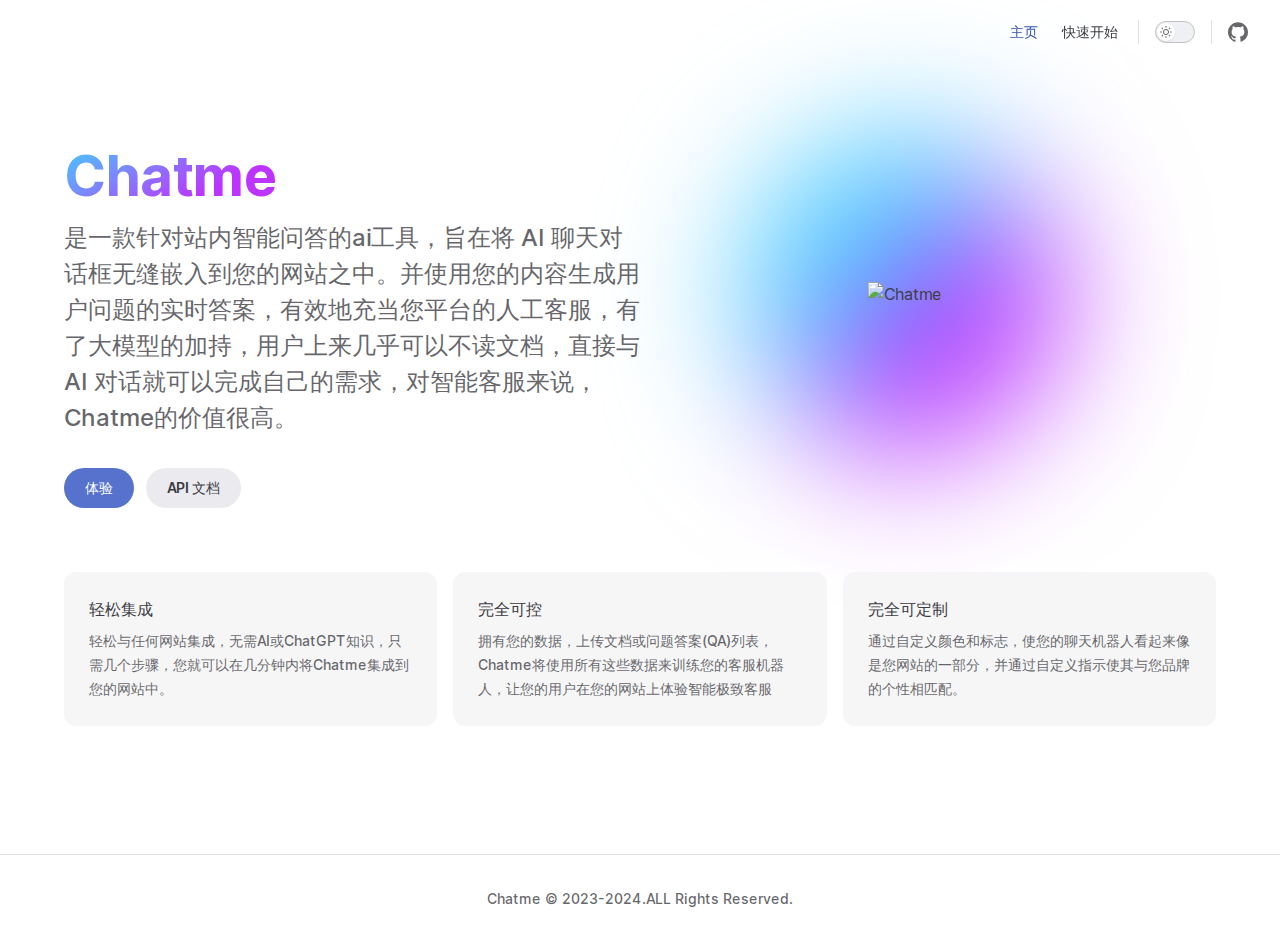
==== commit 8d027d4f: "Deploying to gh-pages from  @ 48f52f20791b41631ce8c231ea3aa3cfc5dd22c8 🚀" ====
--- a/index.html
+++ b/index.html
@@ -3,7 +3,7 @@
   <head>
     <meta charset="utf-8">
     <meta name="viewport" content="width=device-width,initial-scale=1">
-    <title>Chatme | :Chatme</title>
+    <title>Chatme</title>
     <meta name="description" content="Nathubs">
     <meta name="generator" content="VitePress v1.0.0-rc.31">
     <link rel="preload stylesheet" href="/assets/style.B3AI5vik.css" as="style">
@@ -13,15 +13,15 @@
     <link rel="modulepreload" href="/assets/chunks/framework.PhSmmzj5.js">
     <link rel="modulepreload" href="/assets/chunks/theme.hrUZpVqF.js">
     <link rel="modulepreload" href="/assets/index.md.QnqQRhSl.lean.js">
-    <link rel="icon" href="/img/logo.png">
+    <link rel="icon" href="/img/logo1.jpg">
     <script>window.embeddedChatbotConfig={chatbotId:"n8uYSHm1U_hVUj2KXqOTH",domain:"www.chatbase.co"};</script>
     <script src="https://www.chatbase.co/embed.min.js" chatbotId="n8uYSHm1U_hVUj2KXqOTH" domain="www.chatbase.co" defer></script>
     <script id="check-dark-mode">(()=>{const e=localStorage.getItem("vitepress-theme-appearance")||"auto",a=window.matchMedia("(prefers-color-scheme: dark)").matches;(!e||e==="auto"?a:e==="dark")&&document.documentElement.classList.add("dark")})();</script>
     <script id="check-mac-os">document.documentElement.classList.toggle("mac",/Mac|iPhone|iPod|iPad/i.test(navigator.platform));</script>
   </head>
   <body>
-    <div id="app"><div class="Layout" data-v-9d8abc1e><!--[--><!--]--><!--[--><span tabindex="-1" data-v-c8291ffa></span><a href="#VPContent" class="VPSkipLink visually-hidden" data-v-c8291ffa> Skip to content </a><!--]--><!----><header class="VPNav" data-v-9d8abc1e data-v-7ad780c2><div class="VPNavBar top" data-v-7ad780c2 data-v-5befd255><div class="container" data-v-5befd255><div class="title" data-v-5befd255><div class="VPNavBarTitle" data-v-5befd255 data-v-2973dbb4><a class="title" href="/" data-v-2973dbb4><!--[--><!--]--><!----><!----><!--[--><!--]--></a></div></div><div class="content" data-v-5befd255><div class="curtain" data-v-5befd255></div><div class="content-body" data-v-5befd255><!--[--><!--]--><div class="VPNavBarSearch search" data-v-5befd255><!----></div><nav aria-labelledby="main-nav-aria-label" class="VPNavBarMenu menu" data-v-5befd255 data-v-f732b5d0><span id="main-nav-aria-label" class="visually-hidden" data-v-f732b5d0>Main Navigation</span><!--[--><!--[--><a class="VPLink link VPNavBarMenuLink active" href="/" tabindex="0" data-v-f732b5d0 data-v-cb318fec><!--[--><span data-v-cb318fec>主页</span><!--]--></a><!--]--><!--[--><a class="VPLink link VPNavBarMenuLink" href="/markdown-examples.html" tabindex="0" data-v-f732b5d0 data-v-cb318fec><!--[--><span data-v-cb318fec>快速开始</span><!--]--></a><!--]--><!--]--></nav><!----><div class="VPNavBarAppearance appearance" data-v-5befd255 data-v-283b26e9><button class="VPSwitch VPSwitchAppearance" type="button" role="switch" title="Switch to dark theme" aria-checked="false" data-v-283b26e9 data-v-70af5d02 data-v-1c29e291><span class="check" data-v-1c29e291><span class="icon" data-v-1c29e291><!--[--><svg xmlns="http://www.w3.org/2000/svg" aria-hidden="true" focusable="false" viewbox="0 0 24 24" class="sun" data-v-70af5d02><path d="M12,18c-3.3,0-6-2.7-6-6s2.7-6,6-6s6,2.7,6,6S15.3,18,12,18zM12,8c-2.2,0-4,1.8-4,4c0,2.2,1.8,4,4,4c2.2,0,4-1.8,4-4C16,9.8,14.2,8,12,8z"></path><path d="M12,4c-0.6,0-1-0.4-1-1V1c0-0.6,0.4-1,1-1s1,0.4,1,1v2C13,3.6,12.6,4,12,4z"></path><path d="M12,24c-0.6,0-1-0.4-1-1v-2c0-0.6,0.4-1,1-1s1,0.4,1,1v2C13,23.6,12.6,24,12,24z"></path><path d="M5.6,6.6c-0.3,0-0.5-0.1-0.7-0.3L3.5,4.9c-0.4-0.4-0.4-1,0-1.4s1-0.4,1.4,0l1.4,1.4c0.4,0.4,0.4,1,0,1.4C6.2,6.5,5.9,6.6,5.6,6.6z"></path><path d="M19.8,20.8c-0.3,0-0.5-0.1-0.7-0.3l-1.4-1.4c-0.4-0.4-0.4-1,0-1.4s1-0.4,1.4,0l1.4,1.4c0.4,0.4,0.4,1,0,1.4C20.3,20.7,20,20.8,19.8,20.8z"></path><path d="M3,13H1c-0.6,0-1-0.4-1-1s0.4-1,1-1h2c0.6,0,1,0.4,1,1S3.6,13,3,13z"></path><path d="M23,13h-2c-0.6,0-1-0.4-1-1s0.4-1,1-1h2c0.6,0,1,0.4,1,1S23.6,13,23,13z"></path><path d="M4.2,20.8c-0.3,0-0.5-0.1-0.7-0.3c-0.4-0.4-0.4-1,0-1.4l1.4-1.4c0.4-0.4,1-0.4,1.4,0s0.4,1,0,1.4l-1.4,1.4C4.7,20.7,4.5,20.8,4.2,20.8z"></path><path d="M18.4,6.6c-0.3,0-0.5-0.1-0.7-0.3c-0.4-0.4-0.4-1,0-1.4l1.4-1.4c0.4-0.4,1-0.4,1.4,0s0.4,1,0,1.4l-1.4,1.4C18.9,6.5,18.6,6.6,18.4,6.6z"></path></svg><svg xmlns="http://www.w3.org/2000/svg" aria-hidden="true" focusable="false" viewbox="0 0 24 24" class="moon" data-v-70af5d02><path d="M12.1,22c-0.3,0-0.6,0-0.9,0c-5.5-0.5-9.5-5.4-9-10.9c0.4-4.8,4.2-8.6,9-9c0.4,0,0.8,0.2,1,0.5c0.2,0.3,0.2,0.8-0.1,1.1c-2,2.7-1.4,6.4,1.3,8.4c2.1,1.6,5,1.6,7.1,0c0.3-0.2,0.7-0.3,1.1-0.1c0.3,0.2,0.5,0.6,0.5,1c-0.2,2.7-1.5,5.1-3.6,6.8C16.6,21.2,14.4,22,12.1,22zM9.3,4.4c-2.9,1-5,3.6-5.2,6.8c-0.4,4.4,2.8,8.3,7.2,8.7c2.1,0.2,4.2-0.4,5.8-1.8c1.1-0.9,1.9-2.1,2.4-3.4c-2.5,0.9-5.3,0.5-7.5-1.1C9.2,11.4,8.1,7.7,9.3,4.4z"></path></svg><!--]--></span></span></button></div><div class="VPSocialLinks VPNavBarSocialLinks social-links" data-v-5befd255 data-v-ef6192dc data-v-e71e869c><!--[--><a class="VPSocialLink no-icon" href="https://github.com/vuejs/vitepress" aria-label="github" target="_blank" rel="noopener" data-v-e71e869c data-v-16cf740a><svg role="img" viewBox="0 0 24 24" xmlns="http://www.w3.org/2000/svg"><title>GitHub</title><path d="M12 .297c-6.63 0-12 5.373-12 12 0 5.303 3.438 9.8 8.205 11.385.6.113.82-.258.82-.577 0-.285-.01-1.04-.015-2.04-3.338.724-4.042-1.61-4.042-1.61C4.422 18.07 3.633 17.7 3.633 17.7c-1.087-.744.084-.729.084-.729 1.205.084 1.838 1.236 1.838 1.236 1.07 1.835 2.809 1.305 3.495.998.108-.776.417-1.305.76-1.605-2.665-.3-5.466-1.332-5.466-5.93 0-1.31.465-2.38 1.235-3.22-.135-.303-.54-1.523.105-3.176 0 0 1.005-.322 3.3 1.23.96-.267 1.98-.399 3-.405 1.02.006 2.04.138 3 .405 2.28-1.552 3.285-1.23 3.285-1.23.645 1.653.24 2.873.12 3.176.765.84 1.23 1.91 1.23 3.22 0 4.61-2.805 5.625-5.475 5.92.42.36.81 1.096.81 2.22 0 1.606-.015 2.896-.015 3.286 0 .315.21.69.825.57C20.565 22.092 24 17.592 24 12.297c0-6.627-5.373-12-12-12"/></svg></a><!--]--></div><div class="VPFlyout VPNavBarExtra extra" data-v-5befd255 data-v-8e87c032 data-v-aa8de344><button type="button" class="button" aria-haspopup="true" aria-expanded="false" aria-label="extra navigation" data-v-aa8de344><svg xmlns="http://www.w3.org/2000/svg" aria-hidden="true" focusable="false" viewbox="0 0 24 24" class="icon" data-v-aa8de344><circle cx="12" cy="12" r="2"></circle><circle cx="19" cy="12" r="2"></circle><circle cx="5" cy="12" r="2"></circle></svg></button><div class="menu" data-v-aa8de344><div class="VPMenu" data-v-aa8de344 data-v-e42ed9b3><!----><!--[--><!--[--><!----><div class="group" data-v-8e87c032><div class="item appearance" data-v-8e87c032><p class="label" data-v-8e87c032>Appearance</p><div class="appearance-action" data-v-8e87c032><button class="VPSwitch VPSwitchAppearance" type="button" role="switch" title="Switch to dark theme" aria-checked="false" data-v-8e87c032 data-v-70af5d02 data-v-1c29e291><span class="check" data-v-1c29e291><span class="icon" data-v-1c29e291><!--[--><svg xmlns="http://www.w3.org/2000/svg" aria-hidden="true" focusable="false" viewbox="0 0 24 24" class="sun" data-v-70af5d02><path d="M12,18c-3.3,0-6-2.7-6-6s2.7-6,6-6s6,2.7,6,6S15.3,18,12,18zM12,8c-2.2,0-4,1.8-4,4c0,2.2,1.8,4,4,4c2.2,0,4-1.8,4-4C16,9.8,14.2,8,12,8z"></path><path d="M12,4c-0.6,0-1-0.4-1-1V1c0-0.6,0.4-1,1-1s1,0.4,1,1v2C13,3.6,12.6,4,12,4z"></path><path d="M12,24c-0.6,0-1-0.4-1-1v-2c0-0.6,0.4-1,1-1s1,0.4,1,1v2C13,23.6,12.6,24,12,24z"></path><path d="M5.6,6.6c-0.3,0-0.5-0.1-0.7-0.3L3.5,4.9c-0.4-0.4-0.4-1,0-1.4s1-0.4,1.4,0l1.4,1.4c0.4,0.4,0.4,1,0,1.4C6.2,6.5,5.9,6.6,5.6,6.6z"></path><path d="M19.8,20.8c-0.3,0-0.5-0.1-0.7-0.3l-1.4-1.4c-0.4-0.4-0.4-1,0-1.4s1-0.4,1.4,0l1.4,1.4c0.4,0.4,0.4,1,0,1.4C20.3,20.7,20,20.8,19.8,20.8z"></path><path d="M3,13H1c-0.6,0-1-0.4-1-1s0.4-1,1-1h2c0.6,0,1,0.4,1,1S3.6,13,3,13z"></path><path d="M23,13h-2c-0.6,0-1-0.4-1-1s0.4-1,1-1h2c0.6,0,1,0.4,1,1S23.6,13,23,13z"></path><path d="M4.2,20.8c-0.3,0-0.5-0.1-0.7-0.3c-0.4-0.4-0.4-1,0-1.4l1.4-1.4c0.4-0.4,1-0.4,1.4,0s0.4,1,0,1.4l-1.4,1.4C4.7,20.7,4.5,20.8,4.2,20.8z"></path><path d="M18.4,6.6c-0.3,0-0.5-0.1-0.7-0.3c-0.4-0.4-0.4-1,0-1.4l1.4-1.4c0.4-0.4,1-0.4,1.4,0s0.4,1,0,1.4l-1.4,1.4C18.9,6.5,18.6,6.6,18.4,6.6z"></path></svg><svg xmlns="http://www.w3.org/2000/svg" aria-hidden="true" focusable="false" viewbox="0 0 24 24" class="moon" data-v-70af5d02><path d="M12.1,22c-0.3,0-0.6,0-0.9,0c-5.5-0.5-9.5-5.4-9-10.9c0.4-4.8,4.2-8.6,9-9c0.4,0,0.8,0.2,1,0.5c0.2,0.3,0.2,0.8-0.1,1.1c-2,2.7-1.4,6.4,1.3,8.4c2.1,1.6,5,1.6,7.1,0c0.3-0.2,0.7-0.3,1.1-0.1c0.3,0.2,0.5,0.6,0.5,1c-0.2,2.7-1.5,5.1-3.6,6.8C16.6,21.2,14.4,22,12.1,22zM9.3,4.4c-2.9,1-5,3.6-5.2,6.8c-0.4,4.4,2.8,8.3,7.2,8.7c2.1,0.2,4.2-0.4,5.8-1.8c1.1-0.9,1.9-2.1,2.4-3.4c-2.5,0.9-5.3,0.5-7.5-1.1C9.2,11.4,8.1,7.7,9.3,4.4z"></path></svg><!--]--></span></span></button></div></div></div><div class="group" data-v-8e87c032><div class="item social-links" data-v-8e87c032><div class="VPSocialLinks social-links-list" data-v-8e87c032 data-v-e71e869c><!--[--><a class="VPSocialLink no-icon" href="https://github.com/vuejs/vitepress" aria-label="github" target="_blank" rel="noopener" data-v-e71e869c data-v-16cf740a><svg role="img" viewBox="0 0 24 24" xmlns="http://www.w3.org/2000/svg"><title>GitHub</title><path d="M12 .297c-6.63 0-12 5.373-12 12 0 5.303 3.438 9.8 8.205 11.385.6.113.82-.258.82-.577 0-.285-.01-1.04-.015-2.04-3.338.724-4.042-1.61-4.042-1.61C4.422 18.07 3.633 17.7 3.633 17.7c-1.087-.744.084-.729.084-.729 1.205.084 1.838 1.236 1.838 1.236 1.07 1.835 2.809 1.305 3.495.998.108-.776.417-1.305.76-1.605-2.665-.3-5.466-1.332-5.466-5.93 0-1.31.465-2.38 1.235-3.22-.135-.303-.54-1.523.105-3.176 0 0 1.005-.322 3.3 1.23.96-.267 1.98-.399 3-.405 1.02.006 2.04.138 3 .405 2.28-1.552 3.285-1.23 3.285-1.23.645 1.653.24 2.873.12 3.176.765.84 1.23 1.91 1.23 3.22 0 4.61-2.805 5.625-5.475 5.92.42.36.81 1.096.81 2.22 0 1.606-.015 2.896-.015 3.286 0 .315.21.69.825.57C20.565 22.092 24 17.592 24 12.297c0-6.627-5.373-12-12-12"/></svg></a><!--]--></div></div></div><!--]--><!--]--></div></div></div><!--[--><!--]--><button type="button" class="VPNavBarHamburger hamburger" aria-label="mobile navigation" aria-expanded="false" aria-controls="VPNavScreen" data-v-5befd255 data-v-6bee1efd><span class="container" data-v-6bee1efd><span class="top" data-v-6bee1efd></span><span class="middle" data-v-6bee1efd></span><span class="bottom" data-v-6bee1efd></span></span></button></div></div></div></div><!----></header><!----><!----><div class="VPContent is-home" id="VPContent" data-v-9d8abc1e data-v-3cf691b6><div class="VPHome" data-v-3cf691b6 data-v-20eabd3a><!--[--><!--]--><div class="VPHero has-image VPHomeHero" data-v-20eabd3a data-v-5a3e9999><div class="container" data-v-5a3e9999><div class="main" data-v-5a3e9999><!--[--><h1 class="name" data-v-5a3e9999><span class="clip" data-v-5a3e9999>Chatme</span></h1><!----><p class="tagline" data-v-5a3e9999>是一款针对站内智能问答的ai工具，旨在将 AI 聊天对话框无缝嵌入到您的网站之中。并使用您的内容生成用户问题的实时答案，有效地充当您平台的人工客服，有了大模型的加持，用户上来几乎可以不读文档，直接与 AI 对话就可以完成自己的需求，对智能客服来说，Chatme的价值很高。</p><!--]--><div class="actions" data-v-5a3e9999><!--[--><div class="action" data-v-5a3e9999><a class="VPButton medium brand" href="/markdown-examples.html" data-v-5a3e9999 data-v-1e76fe75>体验</a></div><div class="action" data-v-5a3e9999><a class="VPButton medium alt" href="/api-examples.html" data-v-5a3e9999 data-v-1e76fe75>API 文档</a></div><!--]--></div></div><div class="image" data-v-5a3e9999><div class="image-container" data-v-5a3e9999><div class="image-bg" data-v-5a3e9999></div><!--[--><!--[--><img class="VPImage image-src" src="/screenrecord.webp" alt="Chatme" data-v-ab19afbb><!--]--><!--]--></div></div></div></div><!--[--><!--]--><!--[--><!--]--><div class="VPFeatures VPHomeFeatures" data-v-20eabd3a data-v-b1eea84a><div class="container" data-v-b1eea84a><div class="items" data-v-b1eea84a><!--[--><div class="grid-3 item" data-v-b1eea84a><div class="VPLink no-icon VPFeature" data-v-b1eea84a data-v-ee984185><!--[--><article class="box" data-v-ee984185><!----><h2 class="title" data-v-ee984185>轻松集成</h2><p class="details" data-v-ee984185>轻松与任何网站集成，无需AI或ChatGPT知识，只需几个步骤，您就可以在几分钟内将Chatme集成到您的网站中。</p><!----></article><!--]--></div></div><div class="grid-3 item" data-v-b1eea84a><div class="VPLink no-icon VPFeature" data-v-b1eea84a data-v-ee984185><!--[--><article class="box" data-v-ee984185><!----><h2 class="title" data-v-ee984185>完全可控</h2><p class="details" data-v-ee984185>拥有您的数据，上传文档或问题答案(QA)列表，Chatme将使用所有这些数据来训练您的客服机器人，让您的用户在您的网站上体验智能极致客服</p><!----></article><!--]--></div></div><div class="grid-3 item" data-v-b1eea84a><div class="VPLink no-icon VPFeature" data-v-b1eea84a data-v-ee984185><!--[--><article class="box" data-v-ee984185><!----><h2 class="title" data-v-ee984185>完全可定制</h2><p class="details" data-v-ee984185>通过自定义颜色和标志，使您的聊天机器人看起来像是您网站的一部分，并通过自定义指示使其与您品牌的个性相匹配。</p><!----></article><!--]--></div></div><!--]--></div></div></div><!--[--><!--]--><div style="position:relative;" data-v-20eabd3a><div></div></div></div></div><footer class="VPFooter" data-v-9d8abc1e data-v-566314d4><div class="container" data-v-566314d4><!----><p class="copyright" data-v-566314d4>Copyright © 2023-Chatme</p></div></footer><!--[--><!--]--></div></div>
-    <script>window.__VP_HASH_MAP__=JSON.parse("{\"readme.md\":\"vZO7o_Bh\",\"markdown-examples.md\":\"BUWlzS5f\",\"api-examples.md\":\"acT6hcff\",\"index.md\":\"QnqQRhSl\"}");window.__VP_SITE_DATA__=JSON.parse("{\"lang\":\"en-US\",\"dir\":\"ltr\",\"title\":\"Chatme\",\"titleTemplate\":\":Chatme\",\"description\":\"Nathubs\",\"base\":\"/\",\"head\":[],\"router\":{\"prefetchLinks\":true},\"appearance\":true,\"themeConfig\":{\"siteTitle\":false,\"nav\":[{\"text\":\"主页\",\"link\":\"/\"},{\"text\":\"快速开始\",\"link\":\"/markdown-examples\"}],\"sidebar\":[{\"text\":\"文档\",\"items\":[{\"text\":\"Markdown Examples\",\"link\":\"/markdown-examples\"},{\"text\":\"Runtime API Examples\",\"link\":\"/api-examples\"}]}],\"socialLinks\":[{\"icon\":\"github\",\"link\":\"https://github.com/vuejs/vitepress\"}],\"footer\":{\"copyright\":\"Copyright © 2023-Chatme\"}},\"locales\":{},\"scrollOffset\":90,\"cleanUrls\":false}");</script>
+    <div id="app"><div class="Layout" data-v-9d8abc1e><!--[--><!--]--><!--[--><span tabindex="-1" data-v-c8291ffa></span><a href="#VPContent" class="VPSkipLink visually-hidden" data-v-c8291ffa> Skip to content </a><!--]--><!----><header class="VPNav" data-v-9d8abc1e data-v-7ad780c2><div class="VPNavBar top" data-v-7ad780c2 data-v-5befd255><div class="container" data-v-5befd255><div class="title" data-v-5befd255><div class="VPNavBarTitle" data-v-5befd255 data-v-2973dbb4><a class="title" href="/" data-v-2973dbb4><!--[--><!--]--><!----><!----><!--[--><!--]--></a></div></div><div class="content" data-v-5befd255><div class="curtain" data-v-5befd255></div><div class="content-body" data-v-5befd255><!--[--><!--]--><div class="VPNavBarSearch search" data-v-5befd255><!----></div><nav aria-labelledby="main-nav-aria-label" class="VPNavBarMenu menu" data-v-5befd255 data-v-f732b5d0><span id="main-nav-aria-label" class="visually-hidden" data-v-f732b5d0>Main Navigation</span><!--[--><!--[--><a class="VPLink link VPNavBarMenuLink active" href="/" tabindex="0" data-v-f732b5d0 data-v-cb318fec><!--[--><span data-v-cb318fec>主页</span><!--]--></a><!--]--><!--[--><a class="VPLink link VPNavBarMenuLink" href="/markdown-examples.html" tabindex="0" data-v-f732b5d0 data-v-cb318fec><!--[--><span data-v-cb318fec>快速开始</span><!--]--></a><!--]--><!--]--></nav><!----><div class="VPNavBarAppearance appearance" data-v-5befd255 data-v-283b26e9><button class="VPSwitch VPSwitchAppearance" type="button" role="switch" title="Switch to dark theme" aria-checked="false" data-v-283b26e9 data-v-70af5d02 data-v-1c29e291><span class="check" data-v-1c29e291><span class="icon" data-v-1c29e291><!--[--><svg xmlns="http://www.w3.org/2000/svg" aria-hidden="true" focusable="false" viewbox="0 0 24 24" class="sun" data-v-70af5d02><path d="M12,18c-3.3,0-6-2.7-6-6s2.7-6,6-6s6,2.7,6,6S15.3,18,12,18zM12,8c-2.2,0-4,1.8-4,4c0,2.2,1.8,4,4,4c2.2,0,4-1.8,4-4C16,9.8,14.2,8,12,8z"></path><path d="M12,4c-0.6,0-1-0.4-1-1V1c0-0.6,0.4-1,1-1s1,0.4,1,1v2C13,3.6,12.6,4,12,4z"></path><path d="M12,24c-0.6,0-1-0.4-1-1v-2c0-0.6,0.4-1,1-1s1,0.4,1,1v2C13,23.6,12.6,24,12,24z"></path><path d="M5.6,6.6c-0.3,0-0.5-0.1-0.7-0.3L3.5,4.9c-0.4-0.4-0.4-1,0-1.4s1-0.4,1.4,0l1.4,1.4c0.4,0.4,0.4,1,0,1.4C6.2,6.5,5.9,6.6,5.6,6.6z"></path><path d="M19.8,20.8c-0.3,0-0.5-0.1-0.7-0.3l-1.4-1.4c-0.4-0.4-0.4-1,0-1.4s1-0.4,1.4,0l1.4,1.4c0.4,0.4,0.4,1,0,1.4C20.3,20.7,20,20.8,19.8,20.8z"></path><path d="M3,13H1c-0.6,0-1-0.4-1-1s0.4-1,1-1h2c0.6,0,1,0.4,1,1S3.6,13,3,13z"></path><path d="M23,13h-2c-0.6,0-1-0.4-1-1s0.4-1,1-1h2c0.6,0,1,0.4,1,1S23.6,13,23,13z"></path><path d="M4.2,20.8c-0.3,0-0.5-0.1-0.7-0.3c-0.4-0.4-0.4-1,0-1.4l1.4-1.4c0.4-0.4,1-0.4,1.4,0s0.4,1,0,1.4l-1.4,1.4C4.7,20.7,4.5,20.8,4.2,20.8z"></path><path d="M18.4,6.6c-0.3,0-0.5-0.1-0.7-0.3c-0.4-0.4-0.4-1,0-1.4l1.4-1.4c0.4-0.4,1-0.4,1.4,0s0.4,1,0,1.4l-1.4,1.4C18.9,6.5,18.6,6.6,18.4,6.6z"></path></svg><svg xmlns="http://www.w3.org/2000/svg" aria-hidden="true" focusable="false" viewbox="0 0 24 24" class="moon" data-v-70af5d02><path d="M12.1,22c-0.3,0-0.6,0-0.9,0c-5.5-0.5-9.5-5.4-9-10.9c0.4-4.8,4.2-8.6,9-9c0.4,0,0.8,0.2,1,0.5c0.2,0.3,0.2,0.8-0.1,1.1c-2,2.7-1.4,6.4,1.3,8.4c2.1,1.6,5,1.6,7.1,0c0.3-0.2,0.7-0.3,1.1-0.1c0.3,0.2,0.5,0.6,0.5,1c-0.2,2.7-1.5,5.1-3.6,6.8C16.6,21.2,14.4,22,12.1,22zM9.3,4.4c-2.9,1-5,3.6-5.2,6.8c-0.4,4.4,2.8,8.3,7.2,8.7c2.1,0.2,4.2-0.4,5.8-1.8c1.1-0.9,1.9-2.1,2.4-3.4c-2.5,0.9-5.3,0.5-7.5-1.1C9.2,11.4,8.1,7.7,9.3,4.4z"></path></svg><!--]--></span></span></button></div><div class="VPSocialLinks VPNavBarSocialLinks social-links" data-v-5befd255 data-v-ef6192dc data-v-e71e869c><!--[--><a class="VPSocialLink no-icon" href="https://github.com/vuejs/vitepress" aria-label="github" target="_blank" rel="noopener" data-v-e71e869c data-v-16cf740a><svg role="img" viewBox="0 0 24 24" xmlns="http://www.w3.org/2000/svg"><title>GitHub</title><path d="M12 .297c-6.63 0-12 5.373-12 12 0 5.303 3.438 9.8 8.205 11.385.6.113.82-.258.82-.577 0-.285-.01-1.04-.015-2.04-3.338.724-4.042-1.61-4.042-1.61C4.422 18.07 3.633 17.7 3.633 17.7c-1.087-.744.084-.729.084-.729 1.205.084 1.838 1.236 1.838 1.236 1.07 1.835 2.809 1.305 3.495.998.108-.776.417-1.305.76-1.605-2.665-.3-5.466-1.332-5.466-5.93 0-1.31.465-2.38 1.235-3.22-.135-.303-.54-1.523.105-3.176 0 0 1.005-.322 3.3 1.23.96-.267 1.98-.399 3-.405 1.02.006 2.04.138 3 .405 2.28-1.552 3.285-1.23 3.285-1.23.645 1.653.24 2.873.12 3.176.765.84 1.23 1.91 1.23 3.22 0 4.61-2.805 5.625-5.475 5.92.42.36.81 1.096.81 2.22 0 1.606-.015 2.896-.015 3.286 0 .315.21.69.825.57C20.565 22.092 24 17.592 24 12.297c0-6.627-5.373-12-12-12"/></svg></a><!--]--></div><div class="VPFlyout VPNavBarExtra extra" data-v-5befd255 data-v-8e87c032 data-v-aa8de344><button type="button" class="button" aria-haspopup="true" aria-expanded="false" aria-label="extra navigation" data-v-aa8de344><svg xmlns="http://www.w3.org/2000/svg" aria-hidden="true" focusable="false" viewbox="0 0 24 24" class="icon" data-v-aa8de344><circle cx="12" cy="12" r="2"></circle><circle cx="19" cy="12" r="2"></circle><circle cx="5" cy="12" r="2"></circle></svg></button><div class="menu" data-v-aa8de344><div class="VPMenu" data-v-aa8de344 data-v-e42ed9b3><!----><!--[--><!--[--><!----><div class="group" data-v-8e87c032><div class="item appearance" data-v-8e87c032><p class="label" data-v-8e87c032>Appearance</p><div class="appearance-action" data-v-8e87c032><button class="VPSwitch VPSwitchAppearance" type="button" role="switch" title="Switch to dark theme" aria-checked="false" data-v-8e87c032 data-v-70af5d02 data-v-1c29e291><span class="check" data-v-1c29e291><span class="icon" data-v-1c29e291><!--[--><svg xmlns="http://www.w3.org/2000/svg" aria-hidden="true" focusable="false" viewbox="0 0 24 24" class="sun" data-v-70af5d02><path d="M12,18c-3.3,0-6-2.7-6-6s2.7-6,6-6s6,2.7,6,6S15.3,18,12,18zM12,8c-2.2,0-4,1.8-4,4c0,2.2,1.8,4,4,4c2.2,0,4-1.8,4-4C16,9.8,14.2,8,12,8z"></path><path d="M12,4c-0.6,0-1-0.4-1-1V1c0-0.6,0.4-1,1-1s1,0.4,1,1v2C13,3.6,12.6,4,12,4z"></path><path d="M12,24c-0.6,0-1-0.4-1-1v-2c0-0.6,0.4-1,1-1s1,0.4,1,1v2C13,23.6,12.6,24,12,24z"></path><path d="M5.6,6.6c-0.3,0-0.5-0.1-0.7-0.3L3.5,4.9c-0.4-0.4-0.4-1,0-1.4s1-0.4,1.4,0l1.4,1.4c0.4,0.4,0.4,1,0,1.4C6.2,6.5,5.9,6.6,5.6,6.6z"></path><path d="M19.8,20.8c-0.3,0-0.5-0.1-0.7-0.3l-1.4-1.4c-0.4-0.4-0.4-1,0-1.4s1-0.4,1.4,0l1.4,1.4c0.4,0.4,0.4,1,0,1.4C20.3,20.7,20,20.8,19.8,20.8z"></path><path d="M3,13H1c-0.6,0-1-0.4-1-1s0.4-1,1-1h2c0.6,0,1,0.4,1,1S3.6,13,3,13z"></path><path d="M23,13h-2c-0.6,0-1-0.4-1-1s0.4-1,1-1h2c0.6,0,1,0.4,1,1S23.6,13,23,13z"></path><path d="M4.2,20.8c-0.3,0-0.5-0.1-0.7-0.3c-0.4-0.4-0.4-1,0-1.4l1.4-1.4c0.4-0.4,1-0.4,1.4,0s0.4,1,0,1.4l-1.4,1.4C4.7,20.7,4.5,20.8,4.2,20.8z"></path><path d="M18.4,6.6c-0.3,0-0.5-0.1-0.7-0.3c-0.4-0.4-0.4-1,0-1.4l1.4-1.4c0.4-0.4,1-0.4,1.4,0s0.4,1,0,1.4l-1.4,1.4C18.9,6.5,18.6,6.6,18.4,6.6z"></path></svg><svg xmlns="http://www.w3.org/2000/svg" aria-hidden="true" focusable="false" viewbox="0 0 24 24" class="moon" data-v-70af5d02><path d="M12.1,22c-0.3,0-0.6,0-0.9,0c-5.5-0.5-9.5-5.4-9-10.9c0.4-4.8,4.2-8.6,9-9c0.4,0,0.8,0.2,1,0.5c0.2,0.3,0.2,0.8-0.1,1.1c-2,2.7-1.4,6.4,1.3,8.4c2.1,1.6,5,1.6,7.1,0c0.3-0.2,0.7-0.3,1.1-0.1c0.3,0.2,0.5,0.6,0.5,1c-0.2,2.7-1.5,5.1-3.6,6.8C16.6,21.2,14.4,22,12.1,22zM9.3,4.4c-2.9,1-5,3.6-5.2,6.8c-0.4,4.4,2.8,8.3,7.2,8.7c2.1,0.2,4.2-0.4,5.8-1.8c1.1-0.9,1.9-2.1,2.4-3.4c-2.5,0.9-5.3,0.5-7.5-1.1C9.2,11.4,8.1,7.7,9.3,4.4z"></path></svg><!--]--></span></span></button></div></div></div><div class="group" data-v-8e87c032><div class="item social-links" data-v-8e87c032><div class="VPSocialLinks social-links-list" data-v-8e87c032 data-v-e71e869c><!--[--><a class="VPSocialLink no-icon" href="https://github.com/vuejs/vitepress" aria-label="github" target="_blank" rel="noopener" data-v-e71e869c data-v-16cf740a><svg role="img" viewBox="0 0 24 24" xmlns="http://www.w3.org/2000/svg"><title>GitHub</title><path d="M12 .297c-6.63 0-12 5.373-12 12 0 5.303 3.438 9.8 8.205 11.385.6.113.82-.258.82-.577 0-.285-.01-1.04-.015-2.04-3.338.724-4.042-1.61-4.042-1.61C4.422 18.07 3.633 17.7 3.633 17.7c-1.087-.744.084-.729.084-.729 1.205.084 1.838 1.236 1.838 1.236 1.07 1.835 2.809 1.305 3.495.998.108-.776.417-1.305.76-1.605-2.665-.3-5.466-1.332-5.466-5.93 0-1.31.465-2.38 1.235-3.22-.135-.303-.54-1.523.105-3.176 0 0 1.005-.322 3.3 1.23.96-.267 1.98-.399 3-.405 1.02.006 2.04.138 3 .405 2.28-1.552 3.285-1.23 3.285-1.23.645 1.653.24 2.873.12 3.176.765.84 1.23 1.91 1.23 3.22 0 4.61-2.805 5.625-5.475 5.92.42.36.81 1.096.81 2.22 0 1.606-.015 2.896-.015 3.286 0 .315.21.69.825.57C20.565 22.092 24 17.592 24 12.297c0-6.627-5.373-12-12-12"/></svg></a><!--]--></div></div></div><!--]--><!--]--></div></div></div><!--[--><!--]--><button type="button" class="VPNavBarHamburger hamburger" aria-label="mobile navigation" aria-expanded="false" aria-controls="VPNavScreen" data-v-5befd255 data-v-6bee1efd><span class="container" data-v-6bee1efd><span class="top" data-v-6bee1efd></span><span class="middle" data-v-6bee1efd></span><span class="bottom" data-v-6bee1efd></span></span></button></div></div></div></div><!----></header><!----><!----><div class="VPContent is-home" id="VPContent" data-v-9d8abc1e data-v-3cf691b6><div class="VPHome" data-v-3cf691b6 data-v-20eabd3a><!--[--><!--]--><div class="VPHero has-image VPHomeHero" data-v-20eabd3a data-v-5a3e9999><div class="container" data-v-5a3e9999><div class="main" data-v-5a3e9999><!--[--><h1 class="name" data-v-5a3e9999><span class="clip" data-v-5a3e9999>Chatme</span></h1><!----><p class="tagline" data-v-5a3e9999>是一款针对站内智能问答的ai工具，旨在将 AI 聊天对话框无缝嵌入到您的网站之中。并使用您的内容生成用户问题的实时答案，有效地充当您平台的人工客服，有了大模型的加持，用户上来几乎可以不读文档，直接与 AI 对话就可以完成自己的需求，对智能客服来说，Chatme的价值很高。</p><!--]--><div class="actions" data-v-5a3e9999><!--[--><div class="action" data-v-5a3e9999><a class="VPButton medium brand" href="/markdown-examples.html" data-v-5a3e9999 data-v-1e76fe75>体验</a></div><div class="action" data-v-5a3e9999><a class="VPButton medium alt" href="/api-examples.html" data-v-5a3e9999 data-v-1e76fe75>API 文档</a></div><!--]--></div></div><div class="image" data-v-5a3e9999><div class="image-container" data-v-5a3e9999><div class="image-bg" data-v-5a3e9999></div><!--[--><!--[--><img class="VPImage image-src" src="/screenrecord.webp" alt="Chatme" data-v-ab19afbb><!--]--><!--]--></div></div></div></div><!--[--><!--]--><!--[--><!--]--><div class="VPFeatures VPHomeFeatures" data-v-20eabd3a data-v-b1eea84a><div class="container" data-v-b1eea84a><div class="items" data-v-b1eea84a><!--[--><div class="grid-3 item" data-v-b1eea84a><div class="VPLink no-icon VPFeature" data-v-b1eea84a data-v-ee984185><!--[--><article class="box" data-v-ee984185><!----><h2 class="title" data-v-ee984185>轻松集成</h2><p class="details" data-v-ee984185>轻松与任何网站集成，无需AI或ChatGPT知识，只需几个步骤，您就可以在几分钟内将Chatme集成到您的网站中。</p><!----></article><!--]--></div></div><div class="grid-3 item" data-v-b1eea84a><div class="VPLink no-icon VPFeature" data-v-b1eea84a data-v-ee984185><!--[--><article class="box" data-v-ee984185><!----><h2 class="title" data-v-ee984185>完全可控</h2><p class="details" data-v-ee984185>拥有您的数据，上传文档或问题答案(QA)列表，Chatme将使用所有这些数据来训练您的客服机器人，让您的用户在您的网站上体验智能极致客服</p><!----></article><!--]--></div></div><div class="grid-3 item" data-v-b1eea84a><div class="VPLink no-icon VPFeature" data-v-b1eea84a data-v-ee984185><!--[--><article class="box" data-v-ee984185><!----><h2 class="title" data-v-ee984185>完全可定制</h2><p class="details" data-v-ee984185>通过自定义颜色和标志，使您的聊天机器人看起来像是您网站的一部分，并通过自定义指示使其与您品牌的个性相匹配。</p><!----></article><!--]--></div></div><!--]--></div></div></div><!--[--><!--]--><div style="position:relative;" data-v-20eabd3a><div></div></div></div></div><footer class="VPFooter" data-v-9d8abc1e data-v-566314d4><div class="container" data-v-566314d4><!----><p class="copyright" data-v-566314d4>Chatme © 2023-2024.ALL Rights Reserved.</p></div></footer><!--[--><!--]--></div></div>
+    <script>window.__VP_HASH_MAP__=JSON.parse("{\"index.md\":\"QnqQRhSl\",\"markdown-examples.md\":\"BUWlzS5f\",\"readme.md\":\"vZO7o_Bh\",\"api-examples.md\":\"acT6hcff\"}");window.__VP_SITE_DATA__=JSON.parse("{\"lang\":\"en-US\",\"dir\":\"ltr\",\"title\":\"Chatme\",\"titleTemplate\":\":title\",\"description\":\"Nathubs\",\"base\":\"/\",\"head\":[],\"router\":{\"prefetchLinks\":true},\"appearance\":true,\"themeConfig\":{\"siteTitle\":false,\"nav\":[{\"text\":\"主页\",\"link\":\"/\"},{\"text\":\"快速开始\",\"link\":\"/markdown-examples\"}],\"sidebar\":[{\"text\":\"文档\",\"items\":[{\"text\":\"Markdown Examples\",\"link\":\"/markdown-examples\"},{\"text\":\"Runtime API Examples\",\"link\":\"/api-examples\"}]}],\"socialLinks\":[{\"icon\":\"github\",\"link\":\"https://github.com/vuejs/vitepress\"}],\"footer\":{\"copyright\":\"Chatme © 2023-2024.ALL Rights Reserved.\"}},\"locales\":{},\"scrollOffset\":90,\"cleanUrls\":false}");</script>
     
   </body>
 </html>